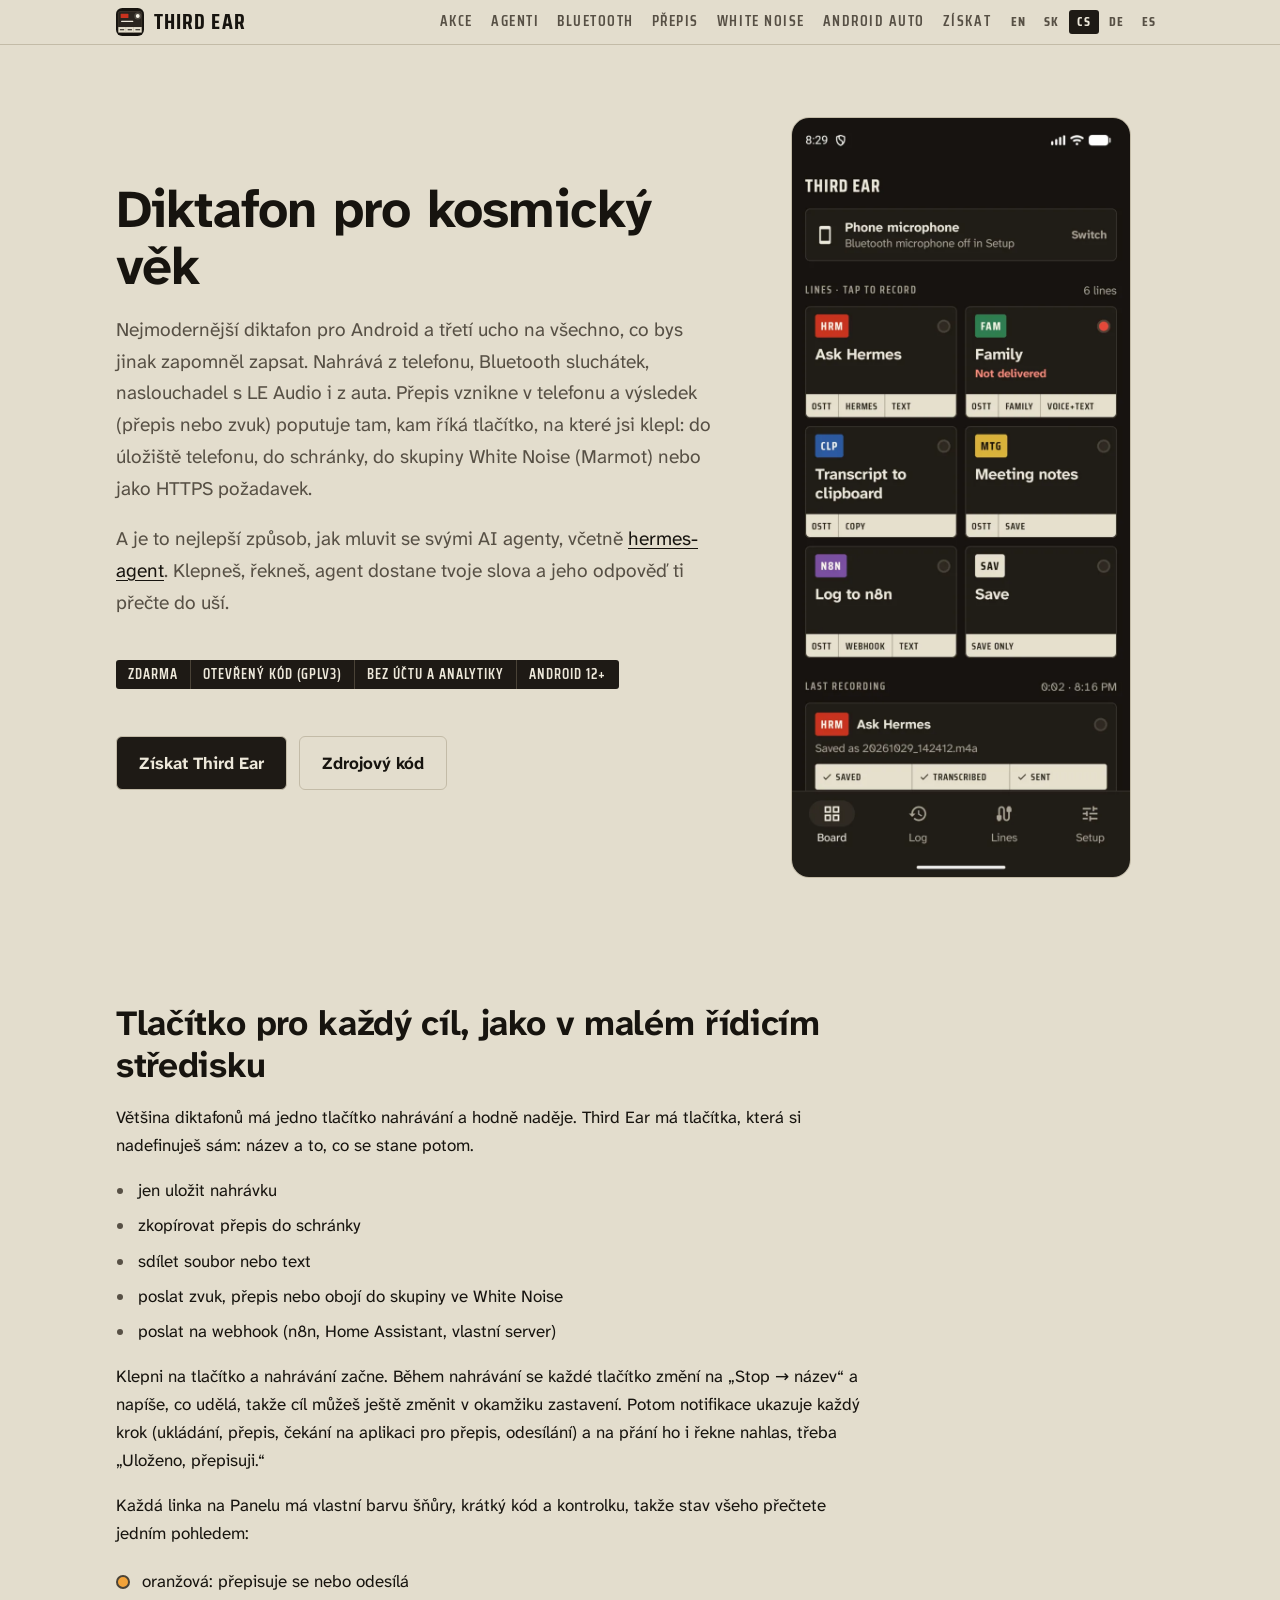
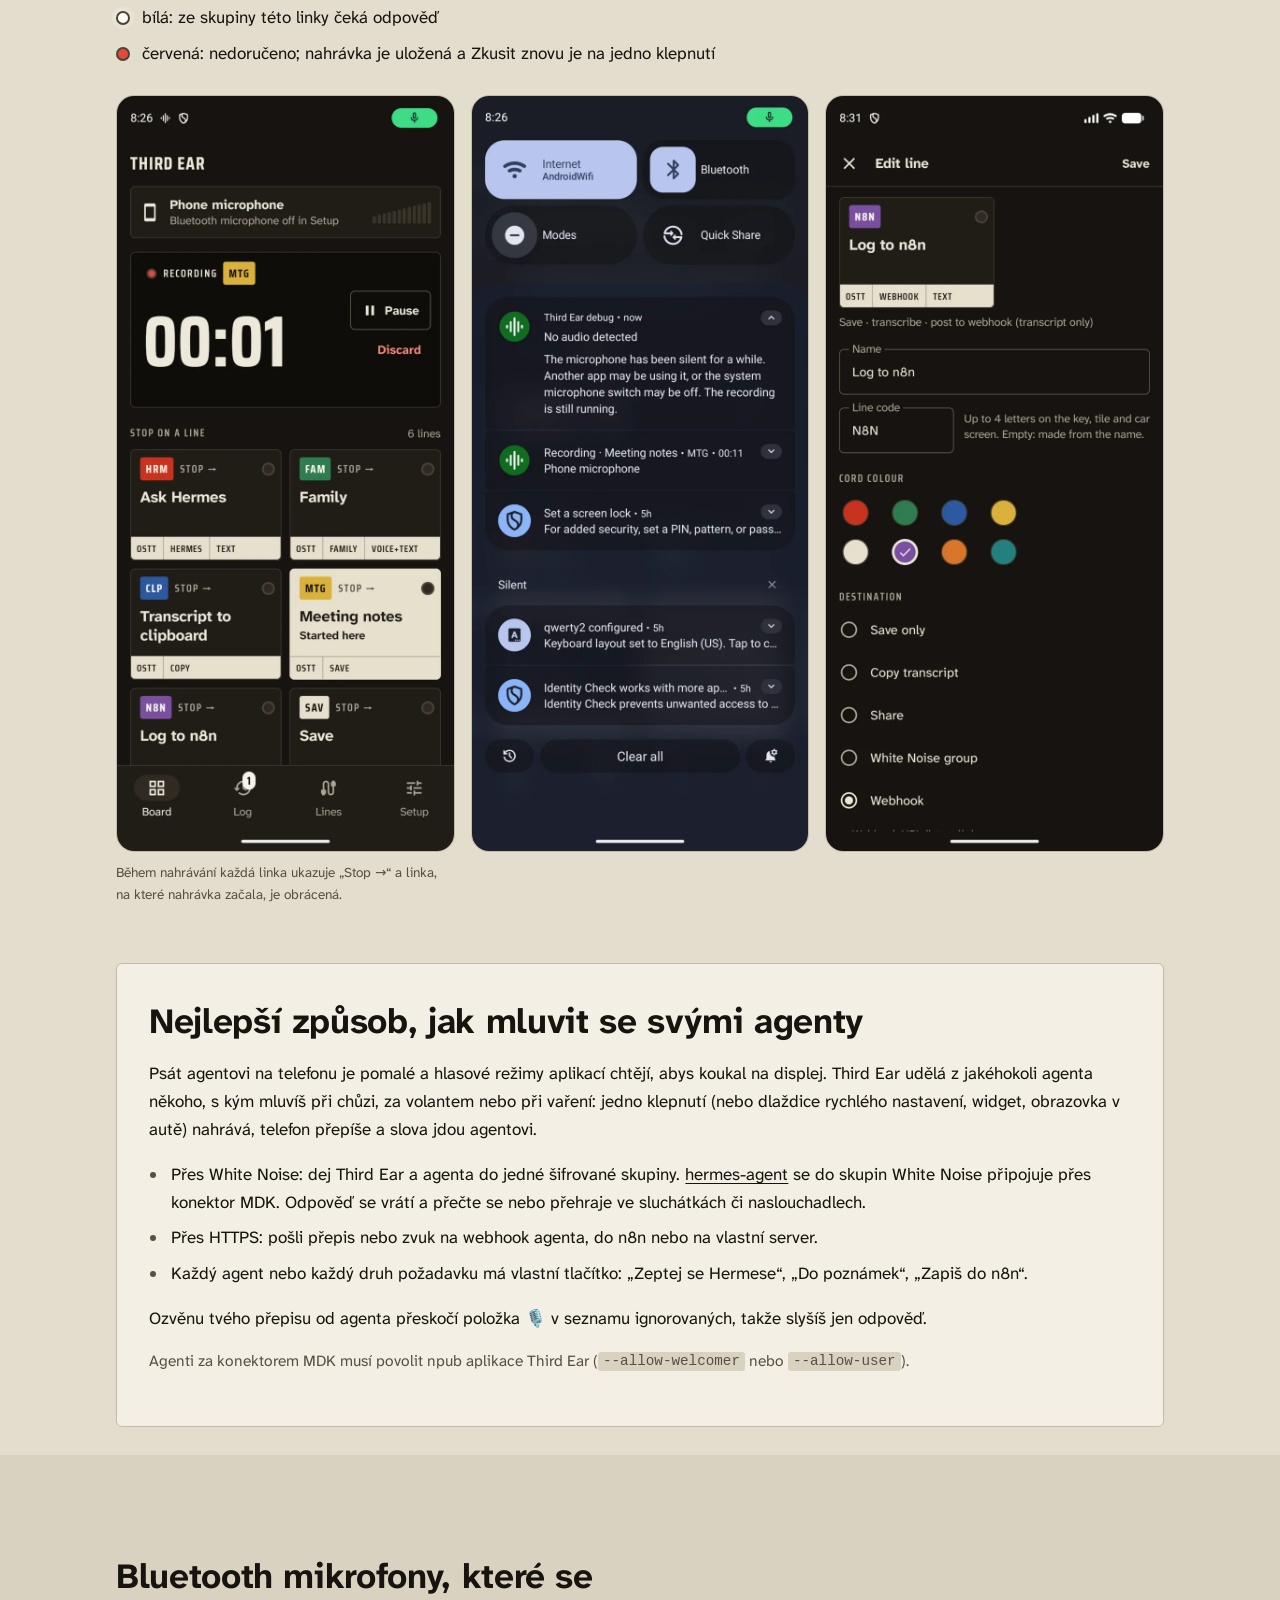
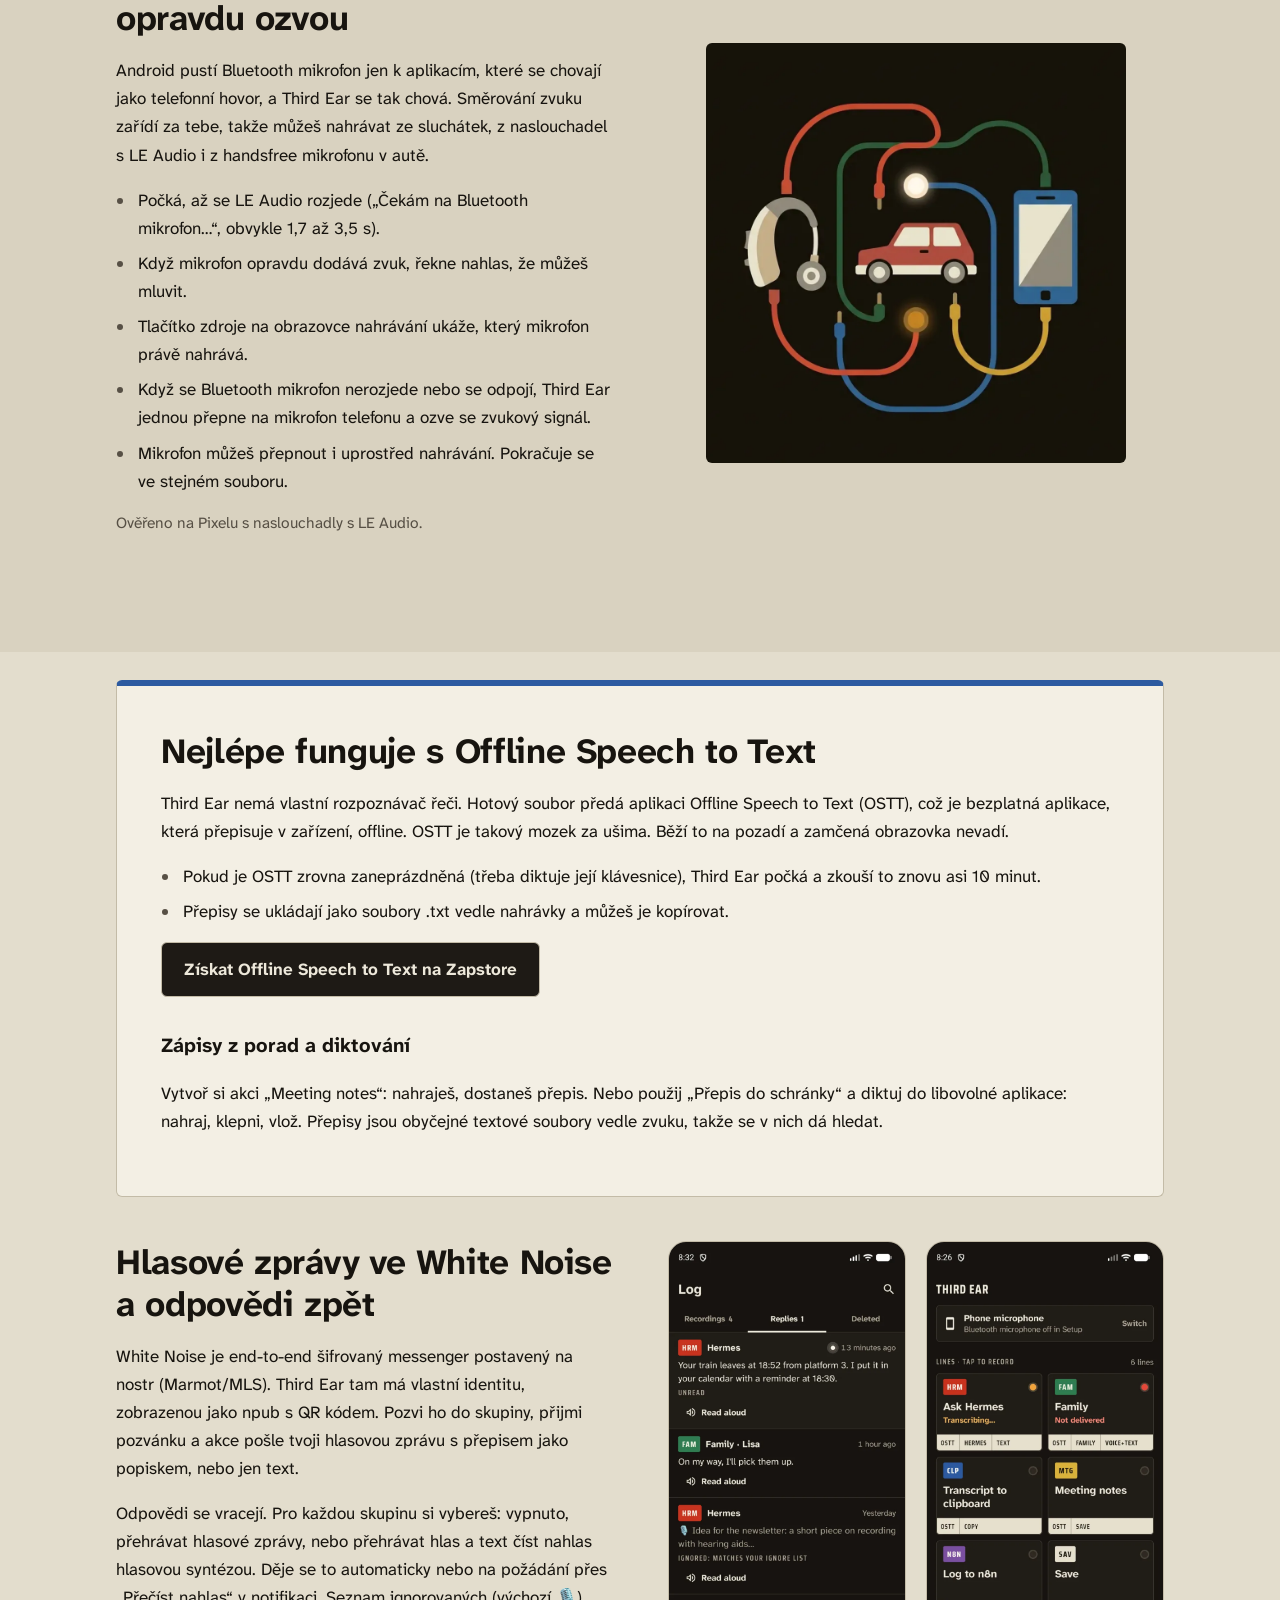
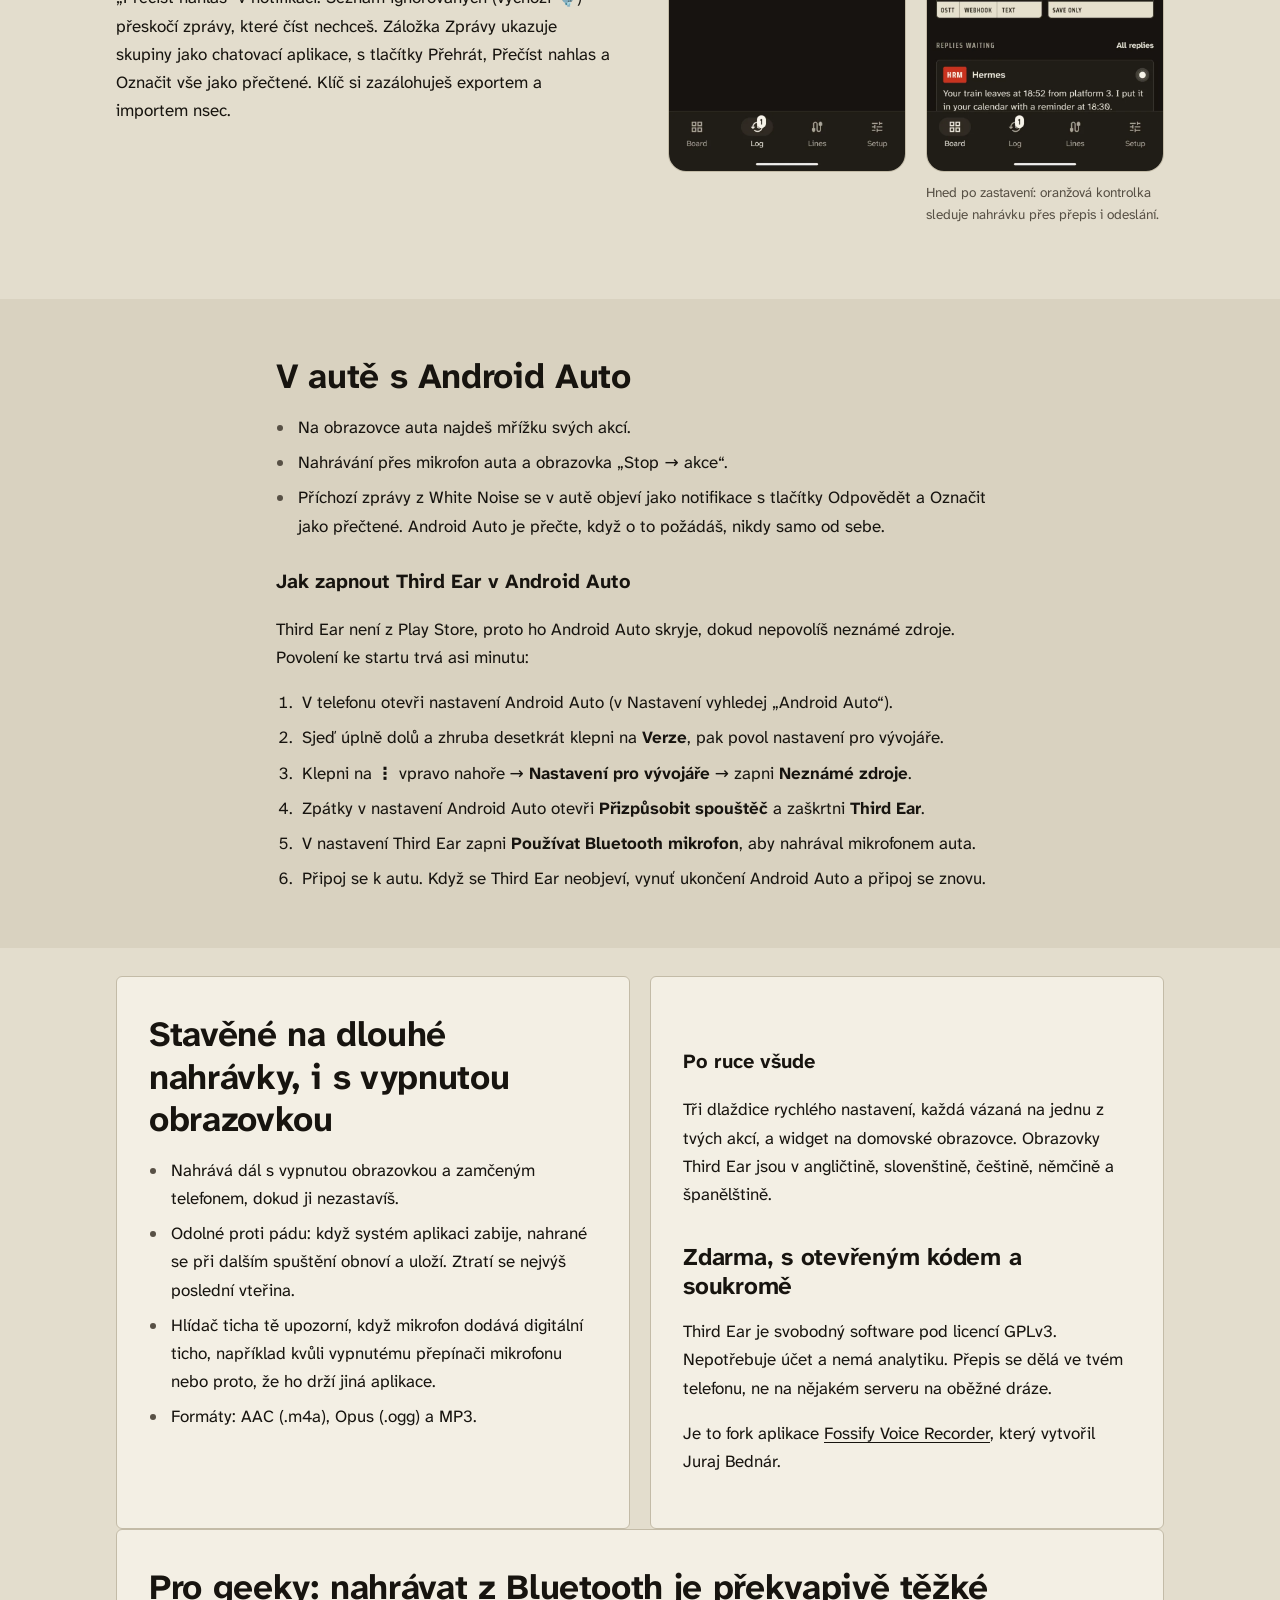
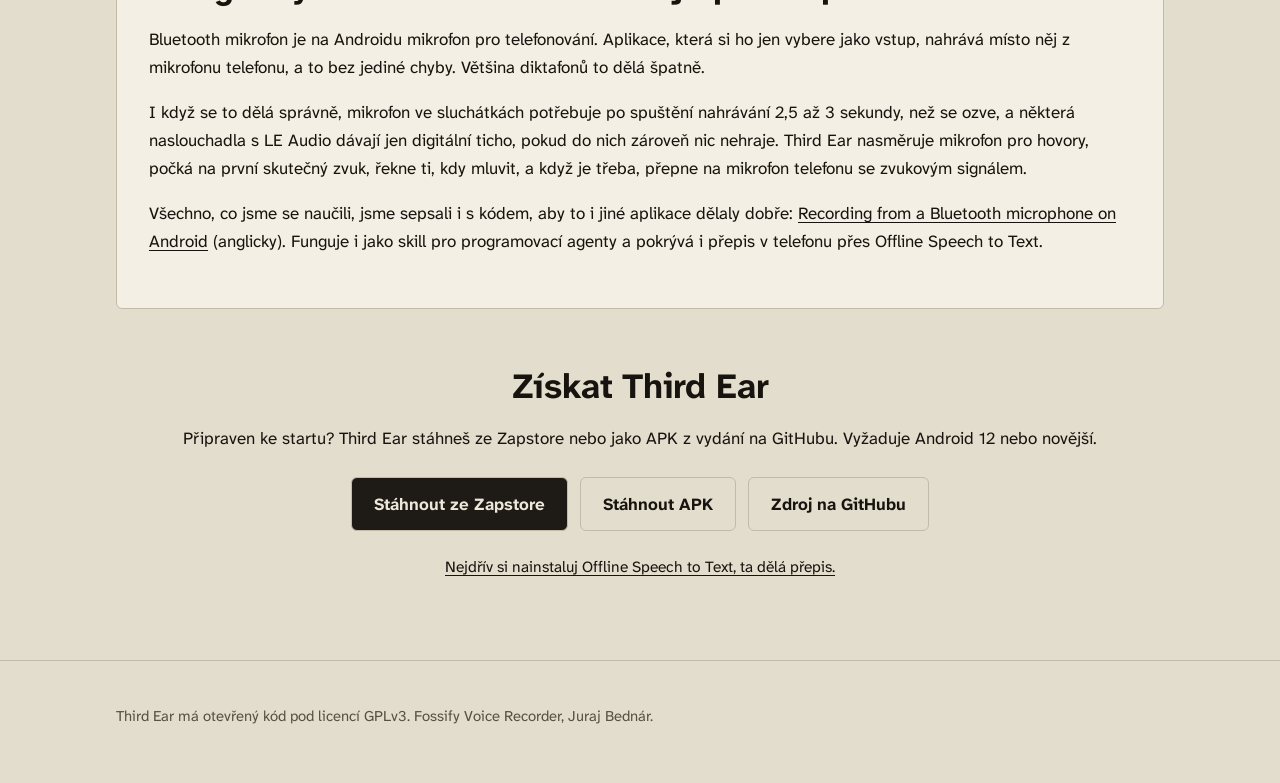
==== cs/index.html @ 3739c3a9 "Website: talk to your agents (hermes-agent), where results go, Bluetooth for the geeks Hero lists th" ====
<!doctype html>
<html lang="cs">
<head>
<meta charset="utf-8">
<meta name="viewport" content="width=device-width, initial-scale=1">
<title>Third Ear: diktafon pro kosmický věk</title>
<meta name="description" content="Nejmodernější diktafon pro Android. Zdarma a s otevřeným kódem. Nahrává z telefonu, Bluetooth sluchátek, naslouchadel s LE Audio i z auta, přepisuje v zařízení a spolupracuje s White Noise a Android Auto.">
<meta name="theme-color" content="#16130f">
<meta property="og:title" content="Third Ear: diktafon pro kosmický věk">
<meta property="og:description" content="Nejmodernější diktafon pro Android. Zdarma a s otevřeným kódem. Nahrává z telefonu, Bluetooth sluchátek, naslouchadel s LE Audio i z auta, přepisuje v zařízení a spolupracuje s White Noise a Android Auto.">
<meta property="og:type" content="website">
<meta property="og:image" content="../img/recorder.png">
<link rel="alternate" hreflang="en" href="../">
<link rel="alternate" hreflang="sk" href="../sk/">
<link rel="alternate" hreflang="cs" href="../cs/">
<link rel="alternate" hreflang="de" href="../de/">
<link rel="alternate" hreflang="es" href="../es/">
<link rel="alternate" hreflang="x-default" href="../">
<link rel="icon" href="data:image/svg+xml,%3Csvg xmlns="http://www.w3.org/2000/svg" viewBox="18 18 72 72"%3E %3Crect x="18" y="18" width="72" height="72" rx="16" fill="#16130F"/%3E %3Cpath fill="#2A251F" stroke="#4A4337" stroke-width="1.5" d="M28,27 h52 a4,4 0 0 1 4,4 v50 h-60 v-50 a4,4 0 0 1 4,-4 z"/%3E %3Crect x="30" y="33" width="20" height="11" rx="1.5" fill="#C8321E"/%3E %3Ccircle cx="74" cy="38.5" r="9" fill="#F7F4EA" fill-opacity="0.2"/%3E %3Ccircle cx="74" cy="38.5" r="6.5" fill="#4A4337"/%3E %3Ccircle cx="74" cy="38.5" r="5" fill="#F7F4EA"/%3E %3Crect x="31" y="51" width="31.5" height="3" rx="1.5" fill="#EDE8DA"/%3E %3Crect x="24" y="67" width="60" height="14" fill="#E6E0CE"/%3E %3Cpath fill="#B4AD9B" d="M43,67 h1 v14 h-1 z M63,67 h1 v14 h-1 z"/%3E %3Cpath fill="#1E1A14" d="M28,72.5 h11 v3 h-11 z M48,72.5 h11 v3 h-11 z M68,72.5 h12 v3 h-12 z"/%3E %3C/svg%3E">
<link rel="preconnect" href="https://fonts.googleapis.com">
<link rel="preconnect" href="https://fonts.gstatic.com" crossorigin>
<link rel="stylesheet" href="https://fonts.googleapis.com/css2?family=Atkinson+Hyperlegible+Next:wght@400;700&family=Saira+Condensed:wght@600;700&display=swap">
<link rel="stylesheet" href="../css/style.css">
</head>
<body>
<a class="skip" href="#main">Přeskočit na obsah</a>
<header class="top">
 <div class="wrap bar">
  <a class="brand" href="../cs/"><svg xmlns="http://www.w3.org/2000/svg" viewBox="18 18 72 72" width="28" height="28" aria-hidden="true"> <rect x="18" y="18" width="72" height="72" rx="16" fill="#16130F"/> <path fill="#2A251F" stroke="#4A4337" stroke-width="1.5" d="M28,27 h52 a4,4 0 0 1 4,4 v50 h-60 v-50 a4,4 0 0 1 4,-4 z"/> <rect x="30" y="33" width="20" height="11" rx="1.5" fill="#C8321E"/> <circle cx="74" cy="38.5" r="9" fill="#F7F4EA" fill-opacity="0.2"/> <circle cx="74" cy="38.5" r="6.5" fill="#4A4337"/> <circle cx="74" cy="38.5" r="5" fill="#F7F4EA"/> <rect x="31" y="51" width="31.5" height="3" rx="1.5" fill="#EDE8DA"/> <rect x="24" y="67" width="60" height="14" fill="#E6E0CE"/> <path fill="#B4AD9B" d="M43,67 h1 v14 h-1 z M63,67 h1 v14 h-1 z"/> <path fill="#1E1A14" d="M28,72.5 h11 v3 h-11 z M48,72.5 h11 v3 h-11 z M68,72.5 h12 v3 h-12 z"/> </svg>Third Ear</a>
  <nav class="links" aria-label="Sections"><a href="#actions">Akce</a><a href="#agents">Agenti</a><a href="#bluetooth">Bluetooth</a><a href="#ostt">Přepis</a><a href="#whitenoise">White Noise</a><a href="#car">Android Auto</a><a href="#get">Získat</a></nav>
  <nav class="lang" aria-label="Language"><a href="../" hreflang="en" lang="en">EN</a><a href="../sk/" hreflang="sk" lang="sk">SK</a><a href="../cs/" hreflang="cs" lang="cs" aria-current="page">CS</a><a href="../de/" hreflang="de" lang="de">DE</a><a href="../es/" hreflang="es" lang="es">ES</a></nav>
 </div>
</header>
<main id="main">
<section class="hero wrap">
 <div class="hero-text">
  <h1>Diktafon pro kosmický věk</h1>
  <p class="lead">Nejmodernější diktafon pro Android a třetí ucho na všechno, co bys jinak zapomněl zapsat. Nahrává z telefonu, Bluetooth sluchátek, naslouchadel s LE Audio i z auta. Přepis vznikne v telefonu a výsledek (přepis nebo zvuk) poputuje tam, kam říká tlačítko, na které jsi klepl: do úložiště telefonu, do schránky, do skupiny White Noise (Marmot) nebo jako HTTPS požadavek.</p>
  <p class="lead">A je to nejlepší způsob, jak mluvit se svými AI agenty, včetně <a href="https://github.com/NousResearch/hermes-agent">hermes-agent</a>. Klepneš, řekneš, agent dostane tvoje slova a jeho odpověď ti přečte do uší.</p>
  <ul class="badges"><li>Zdarma</li><li>Otevřený kód (GPLv3)</li><li>Bez účtu a analytiky</li><li>Android 12+</li></ul>
  <p class="cta"><a class="btn primary" href="#get">Získat Third Ear</a> <a class="btn" href="https://github.com/jooray/third-ear">Zdrojový kód</a></p>
 </div>
 <div class="hero-shot"><img class="shot hero-img" src="../img/recorder.webp" width="720" height="1616" alt="Panel Third Ear: šest linek (Ask Hermes, Family, Transcript to clipboard, Meeting notes, Log to n8n, Save), každá s barevným kódem, kontrolkou a potištěným proužkem, který říká, co dělá" loading="lazy" decoding="async"></div>
</section>

<section id="actions" class="wrap stack">
 <div class="copy">
  <h2>Tlačítko pro každý cíl, jako v malém řídicím středisku</h2>
  <p>Většina diktafonů má jedno tlačítko nahrávání a hodně naděje. Third Ear má tlačítka, která si nadefinuješ sám: název a to, co se stane potom.</p>
  <ul class="list"><li>jen uložit nahrávku</li><li>zkopírovat přepis do schránky</li><li>sdílet soubor nebo text</li><li>poslat zvuk, přepis nebo obojí do skupiny ve White Noise</li><li>poslat na webhook (n8n, Home Assistant, vlastní server)</li></ul>
  <p>Klepni na tlačítko a nahrávání začne. Během nahrávání se každé tlačítko změní na „Stop → název“ a napíše, co udělá, takže cíl můžeš ještě změnit v okamžiku zastavení. Potom notifikace ukazuje každý krok (ukládání, přepis, čekání na aplikaci pro přepis, odesílání) a na přání ho i řekne nahlas, třeba „Uloženo, přepisuji.“</p>
  <p>Každá linka na Panelu má vlastní barvu šňůry, krátký kód a kontrolku, takže stav všeho přečtete jedním pohledem:</p>
  <ul class="lamps"><li><i class="busy"></i>oranžová: přepisuje se nebo odesílá</li><li><i class="reply"></i>bílá: ze skupiny této linky čeká odpověď</li><li><i class="fault"></i>červená: nedoručeno; nahrávka je uložená a Zkusit znovu je na jedno klepnutí</li></ul>
 </div>
 <div class="shots three">
  <figure><img class="shot" src="../img/recording.webp" width="720" height="1616" alt="Obrazovka během nahrávání: velký časovač a každá linka ukazuje „Stop →“ a co udělá; linka, na které nahrávka začala, je obrácená" loading="lazy" decoding="async"><figcaption>Během nahrávání každá linka ukazuje „Stop →“ a linka, na které nahrávka začala, je obrácená.</figcaption></figure>
  <figure><img class="shot" src="../img/notification.webp" width="720" height="1616" alt="Oznámení nahrávání v barvě linky, s Pozastavit a „Stop → Meeting notes“" loading="lazy" decoding="async"></figure>
  <figure><img class="shot" src="../img/action-editor.webp" width="720" height="1616" alt="Úprava linky: klávesa tak, jak bude vypadat, název, kód linky, barva šňůry a cíl" loading="lazy" decoding="async"></figure>
 </div>
</section>

<section id="agents" class="wrap">
 <div class="card">
  <h2>Nejlepší způsob, jak mluvit se svými agenty</h2>
  <p>Psát agentovi na telefonu je pomalé a hlasové režimy aplikací chtějí, abys koukal na displej. Third Ear udělá z jakéhokoli agenta někoho, s kým mluvíš při chůzi, za volantem nebo při vaření: jedno klepnutí (nebo dlaždice rychlého nastavení, widget, obrazovka v autě) nahrává, telefon přepíše a slova jdou agentovi.</p>
  <ul class="list"><li>Přes White Noise: dej Third Ear a agenta do jedné šifrované skupiny. <a href="https://github.com/NousResearch/hermes-agent">hermes-agent</a> se do skupin White Noise připojuje přes konektor MDK. Odpověď se vrátí a přečte se nebo přehraje ve sluchátkách či naslouchadlech.</li><li>Přes HTTPS: pošli přepis nebo zvuk na webhook agenta, do n8n nebo na vlastní server.</li><li>Každý agent nebo každý druh požadavku má vlastní tlačítko: „Zeptej se Hermese“, „Do poznámek“, „Zapiš do n8n“.</li></ul>
  <p>Ozvěnu tvého přepisu od agenta přeskočí položka 🎙️ v seznamu ignorovaných, takže slyšíš jen odpověď.</p>
  <p class="note">Agenti za konektorem MDK musí povolit npub aplikace Third Ear (<code>--allow-welcomer</code> nebo <code>--allow-user</code>).</p>
 </div>
</section>

<section id="bluetooth" class="band">
 <div class="wrap split rev">
  <div class="copy">
   <h2>Bluetooth mikrofony, které se opravdu ozvou</h2>
   <p>Android pustí Bluetooth mikrofon jen k aplikacím, které se chovají jako telefonní hovor, a Third Ear se tak chová. Směrování zvuku zařídí za tebe, takže můžeš nahrávat ze sluchátek, z naslouchadel s LE Audio i z handsfree mikrofonu v autě.</p>
   <ul class="list"><li>Počká, až se LE Audio rozjede („Čekám na Bluetooth mikrofon…“, obvykle 1,7 až 3,5 s).</li><li>Když mikrofon opravdu dodává zvuk, řekne nahlas, že můžeš mluvit.</li><li>Tlačítko zdroje na obrazovce nahrávání ukáže, který mikrofon právě nahrává.</li><li>Když se Bluetooth mikrofon nerozjede nebo se odpojí, Third Ear jednou přepne na mikrofon telefonu a ozve se zvukový signál.</li><li>Mikrofon můžeš přepnout i uprostřed nahrávání. Pokračuje se ve stejném souboru.</li></ul>
   <p class="note">Ověřeno na Pixelu s naslouchadly s LE Audio.</p>
  </div>
  <div class="art"><img src="../img/hero-art.webp" width="1024" height="1024" alt="Ilustrace: naslouchadlo, auto a telefon propojené šňůrami ústředny v červené, zelené, modré a žluté, s rozsvícenou bílou a oranžovou kontrolkou" loading="lazy" decoding="async"></div>
 </div>
</section>

<section id="ostt" class="wrap">
 <div class="card ostt">
  <h2>Nejlépe funguje s Offline Speech to Text</h2>
  <p>Third Ear nemá vlastní rozpoznávač řeči. Hotový soubor předá aplikaci Offline Speech to Text (OSTT), což je bezplatná aplikace, která přepisuje v zařízení, offline. OSTT je takový mozek za ušima. Běží to na pozadí a zamčená obrazovka nevadí.</p>
  <ul class="list"><li>Pokud je OSTT zrovna zaneprázdněná (třeba diktuje její klávesnice), Third Ear počká a zkouší to znovu asi 10 minut.</li><li>Přepisy se ukládají jako soubory .txt vedle nahrávky a můžeš je kopírovat.</li></ul>
  <p><a class="btn primary" href="https://zapstore.dev/apps/app.offlinespeechtotext">Získat Offline Speech to Text na Zapstore</a></p>
  <h3 class="sub">Zápisy z porad a diktování</h3>
  <p>Vytvoř si akci „Meeting notes“: nahraješ, dostaneš přepis. Nebo použij „Přepis do schránky“ a diktuj do libovolné aplikace: nahraj, klepni, vlož. Přepisy jsou obyčejné textové soubory vedle zvuku, takže se v nich dá hledat.</p>
 </div>
</section>

<section id="whitenoise" class="wrap split">
 <div class="copy">
  <h2>Hlasové zprávy ve White Noise a odpovědi zpět</h2>
  <p>White Noise je end-to-end šifrovaný messenger postavený na nostr (Marmot/MLS). Third Ear tam má vlastní identitu, zobrazenou jako npub s QR kódem. Pozvi ho do skupiny, přijmi pozvánku a akce pošle tvoji hlasovou zprávu s přepisem jako popiskem, nebo jen text.</p>
  <p>Odpovědi se vracejí. Pro každou skupinu si vybereš: vypnuto, přehrávat hlasové zprávy, nebo přehrávat hlas a text číst nahlas hlasovou syntézou. Děje se to automaticky nebo na požádání přes „Přečíst nahlas“ v notifikaci. Seznam ignorovaných (výchozí 🎙️) přeskočí zprávy, které číst nechceš. Záložka Zprávy ukazuje skupiny jako chatovací aplikace, s tlačítky Přehrát, Přečíst nahlas a Označit vše jako přečtené. Klíč si zazálohuješ exportem a importem nsec.</p>
 </div>
 <div class="shots two">
  <figure><img class="shot" src="../img/replies.webp" width="720" height="1616" alt="Záznam, Odpovědi: nepřečtená odpověď od Herma s Přečíst nahlas; ozvěna přepisu ignorovaná položkou 🎙️" loading="lazy" decoding="async"></figure>
  <figure><img class="shot" src="../img/board-busy.webp" width="720" height="1616" alt="Panel hned po zastavení: Ask Hermes odesílá (oranžová kontrolka), Family nebylo doručeno (červená kontrolka)" loading="lazy" decoding="async"><figcaption>Hned po zastavení: oranžová kontrolka sleduje nahrávku přes přepis i odeslání.</figcaption></figure>
 </div>
</section>

<section id="car" class="band">
 <div class="wrap narrow">
  <h2>V autě s Android Auto</h2>
  <ul class="list"><li>Na obrazovce auta najdeš mřížku svých akcí.</li><li>Nahrávání přes mikrofon auta a obrazovka „Stop → akce“.</li><li>Příchozí zprávy z White Noise se v autě objeví jako notifikace s tlačítky Odpovědět a Označit jako přečtené. Android Auto je přečte, když o to požádáš, nikdy samo od sebe.</li></ul>
  <h3 id="car-setup">Jak zapnout Third Ear v Android Auto</h3>
  <p>Third Ear není z Play Store, proto ho Android Auto skryje, dokud nepovolíš neznámé zdroje. Povolení ke startu trvá asi minutu:</p>
  <ol class="steps"><li>V telefonu otevři nastavení Android Auto (v Nastavení vyhledej „Android Auto“).</li><li>Sjeď úplně dolů a zhruba desetkrát klepni na <b>Verze</b>, pak povol nastavení pro vývojáře.</li><li>Klepni na <b>⋮</b> vpravo nahoře → <b>Nastavení pro vývojáře</b> → zapni <b>Neznámé zdroje</b>.</li><li>Zpátky v nastavení Android Auto otevři <b>Přizpůsobit spouštěč</b> a zaškrtni <b>Third Ear</b>.</li><li>V nastavení Third Ear zapni <b>Používat Bluetooth mikrofon</b>, aby nahrával mikrofonem auta.</li><li>Připoj se k autu. Když se Third Ear neobjeví, vynuť ukončení Android Auto a připoj se znovu.</li></ol>
 </div>
</section>

<section id="reliability" class="wrap grid2">
 <div class="card">
  <h2>Stavěné na dlouhé nahrávky, i s vypnutou obrazovkou</h2>
  <ul class="list"><li>Nahrává dál s vypnutou obrazovkou a zamčeným telefonem, dokud ji nezastavíš.</li><li>Odolné proti pádu: když systém aplikaci zabije, nahrané se při dalším spuštění obnoví a uloží. Ztratí se nejvýš poslední vteřina.</li><li>Hlídač ticha tě upozorní, když mikrofon dodává digitální ticho, například kvůli vypnutému přepínači mikrofonu nebo proto, že ho drží jiná aplikace.</li><li>Formáty: AAC (.m4a), Opus (.ogg) a MP3.</li></ul>
 </div>
 <div class="card">
  <h3 class="sub">Po ruce všude</h3>
  <p>Tři dlaždice rychlého nastavení, každá vázaná na jednu z tvých akcí, a widget na domovské obrazovce. Obrazovky Third Ear jsou v angličtině, slovenštině, češtině, němčině a španělštině.</p>
  <h2 class="h2b">Zdarma, s otevřeným kódem a soukromě</h2>
  <p>Third Ear je svobodný software pod licencí GPLv3. Nepotřebuje účet a nemá analytiku. Přepis se dělá ve tvém telefonu, ne na nějakém serveru na oběžné dráze.</p>
  <p>Je to fork aplikace <a href="https://github.com/FossifyOrg/Voice-Recorder">Fossify Voice Recorder</a>, který vytvořil Juraj Bednár.</p>
 </div>
</section>

<section id="geek" class="wrap">
 <div class="card">
  <h2>Pro geeky: nahrávat z Bluetooth je překvapivě těžké</h2>
  <p>Bluetooth mikrofon je na Androidu mikrofon pro telefonování. Aplikace, která si ho jen vybere jako vstup, nahrává místo něj z mikrofonu telefonu, a to bez jediné chyby. Většina diktafonů to dělá špatně.</p>
  <p>I když se to dělá správně, mikrofon ve sluchátkách potřebuje po spuštění nahrávání 2,5 až 3 sekundy, než se ozve, a některá naslouchadla s LE Audio dávají jen digitální ticho, pokud do nich zároveň nic nehraje. Third Ear nasměruje mikrofon pro hovory, počká na první skutečný zvuk, řekne ti, kdy mluvit, a když je třeba, přepne na mikrofon telefonu se zvukovým signálem.</p>
  <p>Všechno, co jsme se naučili, jsme sepsali i s kódem, aby to i jiné aplikace dělaly dobře: <a href="https://github.com/jooray/android-bluetooth-microphone">Recording from a Bluetooth microphone on Android</a> (anglicky). Funguje i jako skill pro programovací agenty a pokrývá i přepis v telefonu přes Offline Speech to Text.</p>
 </div>
</section>

<section id="get" class="wrap get">
 <h2>Získat Third Ear</h2>
 <p>Připraven ke startu? Third Ear stáhneš ze Zapstore nebo jako APK z vydání na GitHubu. Vyžaduje Android 12 nebo novější.</p>
 <p class="cta"><a class="btn primary" href="https://zapstore.dev/apps/app.thirdear">Stáhnout ze Zapstore</a>
 <a class="btn" href="https://github.com/jooray/third-ear/releases/latest">Stáhnout APK</a>
 <a class="btn" href="https://github.com/jooray/third-ear">Zdroj na GitHubu</a></p>
 <p class="note"><a href="https://zapstore.dev/apps/app.offlinespeechtotext">Nejdřív si nainstaluj Offline Speech to Text, ta dělá přepis.</a></p>
</section>
</main>
<footer class="foot">
 <div class="wrap">
  <p>Third Ear má otevřený kód pod licencí GPLv3. Fossify Voice Recorder, Juraj Bednár.</p>
 </div>
</footer>
</body>
</html>
---- css/style.css ----
:root{--bg:#16130f;--bg2:#1c1914;--card:#211d18;--line:#3a342b;--text:#ede8da;--mute:#ada595;--acc:#e6e0ce;--accfg:#1e1a14;--link:#ede8da;--strip:#e6e0ce;--stripfg:#1e1a14;--striprule:#b4ad9b;--red:#c8321e;--green:#2f7d4f;--blue:#2c5aa0;--yellow:#d9b23a;--lamp:#f7f4ea;color-scheme:dark light}
@media (prefers-color-scheme:light){:root{--bg:#e3ddcd;--bg2:#d9d2c0;--card:#f3efe4;--line:#c3bba7;--text:#17140f;--mute:#575045;--acc:#1e1a15;--accfg:#ede8da;--link:#17140f;--strip:#1e1a15;--stripfg:#ede8da;--striprule:#4a4337;--lamp:#fffdf6}}
*{box-sizing:border-box}
html{scroll-behavior:smooth;-webkit-text-size-adjust:100%}
body{margin:0;background:var(--bg);color:var(--text);font:400 1.0625rem/1.65 "Atkinson Hyperlegible Next",system-ui,-apple-system,"Segoe UI",Roboto,sans-serif;overflow-x:hidden}
a{color:var(--link);text-underline-offset:.18em}
img{max-width:100%;height:auto;display:block}
code{background:var(--bg2);padding:.1em .35em;border-radius:3px;font-size:.92em;overflow-wrap:anywhere}
.wrap{max-width:1080px;margin:0 auto;padding:0 16px}
.narrow{max-width:760px}
.skip{position:absolute;left:-999px;top:0;background:var(--acc);color:var(--accfg);padding:.5rem 1rem;z-index:10}
.skip:focus{left:8px;top:8px}
.top{position:sticky;top:0;z-index:5;background:var(--bg);border-bottom:1px solid var(--line)}
.bar{display:flex;align-items:center;gap:12px;flex-wrap:wrap;padding-top:8px;padding-bottom:8px}
.brand{display:flex;align-items:center;gap:10px;font:700 1.35rem/1 "Saira Condensed",sans-serif;letter-spacing:.05em;text-transform:uppercase;color:var(--text);text-decoration:none}
.links{display:none;gap:18px;margin-left:auto}
.links a{color:var(--mute);text-decoration:none;font:600 .95rem/1 "Saira Condensed",sans-serif;letter-spacing:.1em;text-transform:uppercase}
.links a:hover{color:var(--text)}
.lang{display:flex;gap:2px;margin-left:auto}
.lang a{padding:5px 8px;border-radius:3px;font:700 .85rem/1 "Saira Condensed",sans-serif;letter-spacing:.08em;text-decoration:none;color:var(--mute)}
.lang a[aria-current]{background:var(--acc);color:var(--accfg)}
.lang a:not([aria-current]):hover{background:var(--card);color:var(--text)}
@media(min-width:900px){.links{display:flex}.lang{margin-left:0}}
h1{font-size:clamp(2rem,6.5vw,3.3rem);line-height:1.08;margin:0 0 1rem;letter-spacing:-.015em;overflow-wrap:break-word}
h2{font-size:clamp(1.55rem,4.5vw,2.2rem);line-height:1.2;margin:0 0 1rem;letter-spacing:-.01em;overflow-wrap:break-word}
h3{font-size:1.25rem;margin:1.8rem 0 .5rem}
h3.sub{margin-top:2rem}.h2b{margin-top:2.2rem;font-size:1.5rem}
.hero{display:grid;gap:32px;padding-top:40px;padding-bottom:56px;align-items:center}
.lead{font-size:1.2rem;color:var(--mute);max-width:36em}
/* the facts printed as a designation strip */
.badges{list-style:none;padding:0;margin:1.4rem 0;display:inline-flex;flex-wrap:wrap;background:var(--strip);border-radius:3px;overflow:hidden}
.badges li{padding:6px 12px;font:600 .9rem/1.2 "Saira Condensed",sans-serif;letter-spacing:.07em;text-transform:uppercase;color:var(--stripfg);border-right:1px solid var(--striprule)}
.badges li:last-child{border-right:0}
.cta{display:flex;flex-wrap:wrap;gap:12px;margin:1.5rem 0}
.btn{display:inline-block;padding:12px 22px;border-radius:6px;border:1px solid var(--line);color:var(--text);text-decoration:none;font-weight:700}
.btn.primary{background:var(--acc);color:var(--accfg)}
.btn:hover{background:var(--card)}
.btn.primary:hover{background:var(--acc);filter:brightness(1.08)}
.btn.disabled{opacity:.85;cursor:default}
.btn.disabled:hover{filter:none}
a:focus-visible,.btn:focus-visible{outline:3px solid var(--link);outline-offset:3px}
.shot{border-radius:18px;border:1px solid var(--line);width:100%;height:auto;background:var(--card)}
.hero-shot{max-width:320px;margin:0 auto}
.hero-img{border-color:var(--line)}
section{padding-top:28px;padding-bottom:28px}
.band{background:var(--bg2);padding-top:56px;padding-bottom:56px;margin:28px 0}
.split{display:grid;gap:32px;align-items:start;padding-top:44px;padding-bottom:44px}
.stack{padding-top:44px;padding-bottom:44px}
.stack .copy{max-width:760px}
.list{padding-left:1.2rem;margin:1rem 0}
.list li{margin:.45rem 0;padding-left:.2rem}
.list li::marker{color:var(--mute)}
.note{color:var(--mute);font-size:.97rem}
.shots{display:grid;gap:20px;grid-template-columns:1fr 1fr;min-width:0}
.shots figure{margin:0;min-width:0}
.shots.three{display:flex;gap:16px;overflow-x:auto;scroll-snap-type:x mandatory;margin-top:28px;padding-bottom:12px}
.shots.three figure{flex:0 0 min(70vw,260px);scroll-snap-align:start}
figcaption{font-size:.85rem;color:var(--mute);margin-top:.6rem}
.art{max-width:420px;margin:0 auto}
.art img{border-radius:6px}
.card{background:var(--card);border:1px solid var(--line);border-radius:6px;padding:28px 22px}
.ostt{border-top:6px solid var(--blue)}
.grid2{display:grid;gap:20px}
.get{text-align:center;padding-top:56px;padding-bottom:64px}
.get .cta{justify-content:center}
.foot{border-top:1px solid var(--line);padding:28px 0 40px;color:var(--mute);font-size:.93rem}
@media(min-width:760px){
 .hero{grid-template-columns:1.2fr .8fr;padding-top:72px;padding-bottom:80px}
 .hero-shot{max-width:340px}
 .split{grid-template-columns:1fr 1fr;gap:56px}
 .split.rev{align-items:center}
 .shots.three{display:grid;grid-template-columns:repeat(3,1fr);overflow:visible}
 .shots.three figure{flex:none}
 .grid2{grid-template-columns:1fr 1fr}
 .card{padding:36px 32px}
 #ostt .card{padding:44px}
}
@media(prefers-reduced-motion:reduce){html{scroll-behavior:auto}}
h2,h3{font-weight:700}
/* the line code cell and lamp, as on the keys */
.code{display:inline-block;font:700 .85rem/1 "Saira Condensed",sans-serif;letter-spacing:.1em;padding:4px 7px;border-radius:3px;color:#f7f4ea;vertical-align:.12em;margin-right:.45em}
.code.red{background:var(--red)}.code.green{background:var(--green)}.code.blue{background:var(--blue)}.code.yellow{background:var(--yellow);color:#17140f}
.lamps{list-style:none;padding:0;margin:1.2rem 0}
.lamps li{display:flex;gap:12px;align-items:baseline;margin:.5rem 0}
.lamps i{flex:none;width:14px;height:14px;border-radius:50%;border:2px solid #4a4337;transform:translateY(2px)}
.lamps .busy{background:#f2a33a}.lamps .reply{background:var(--lamp);box-shadow:0 0 0 4px color-mix(in srgb,var(--lamp) 18%,transparent)}.lamps .fault{background:#e5483a}
::selection{background:var(--strip);color:var(--stripfg)}
.steps{margin:.6rem 0 0;padding-left:1.4rem;display:grid;gap:.45rem}
.steps li{padding-left:.2rem}
#car-setup{margin-top:1.6rem}
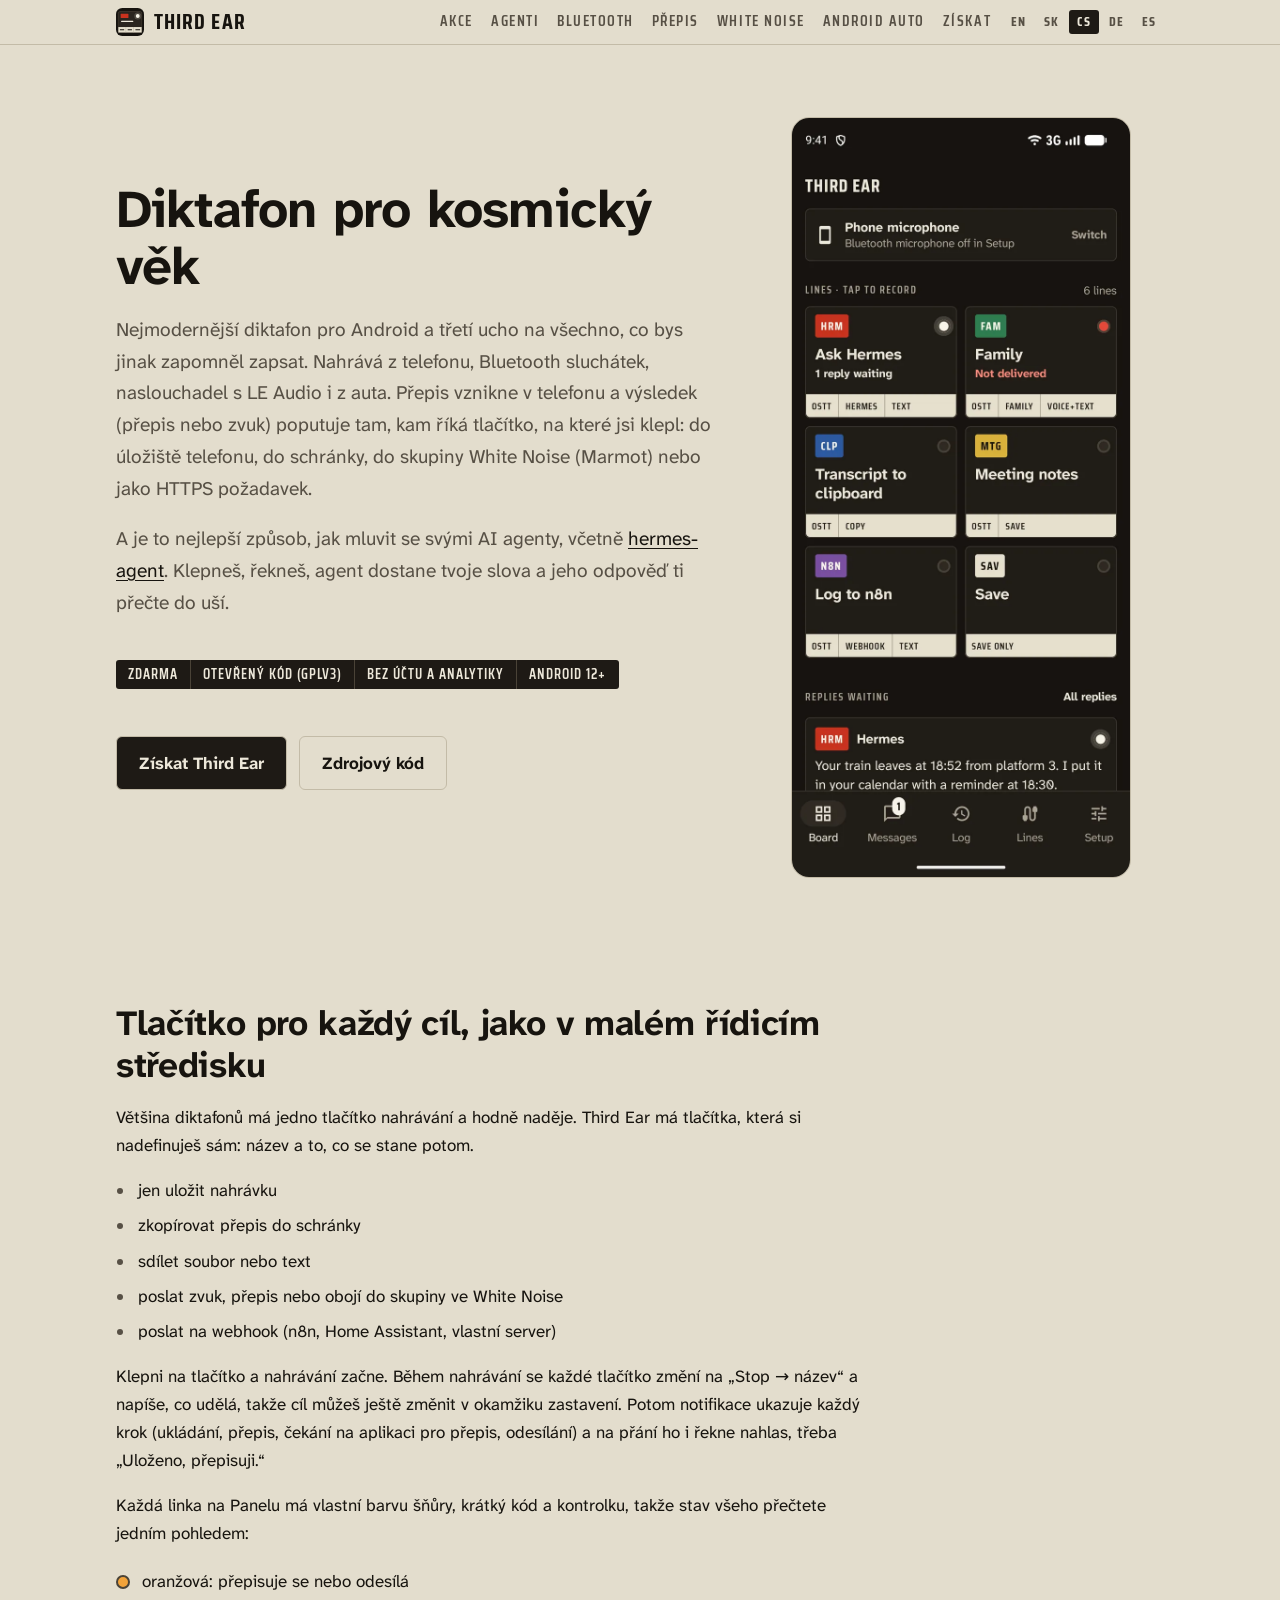
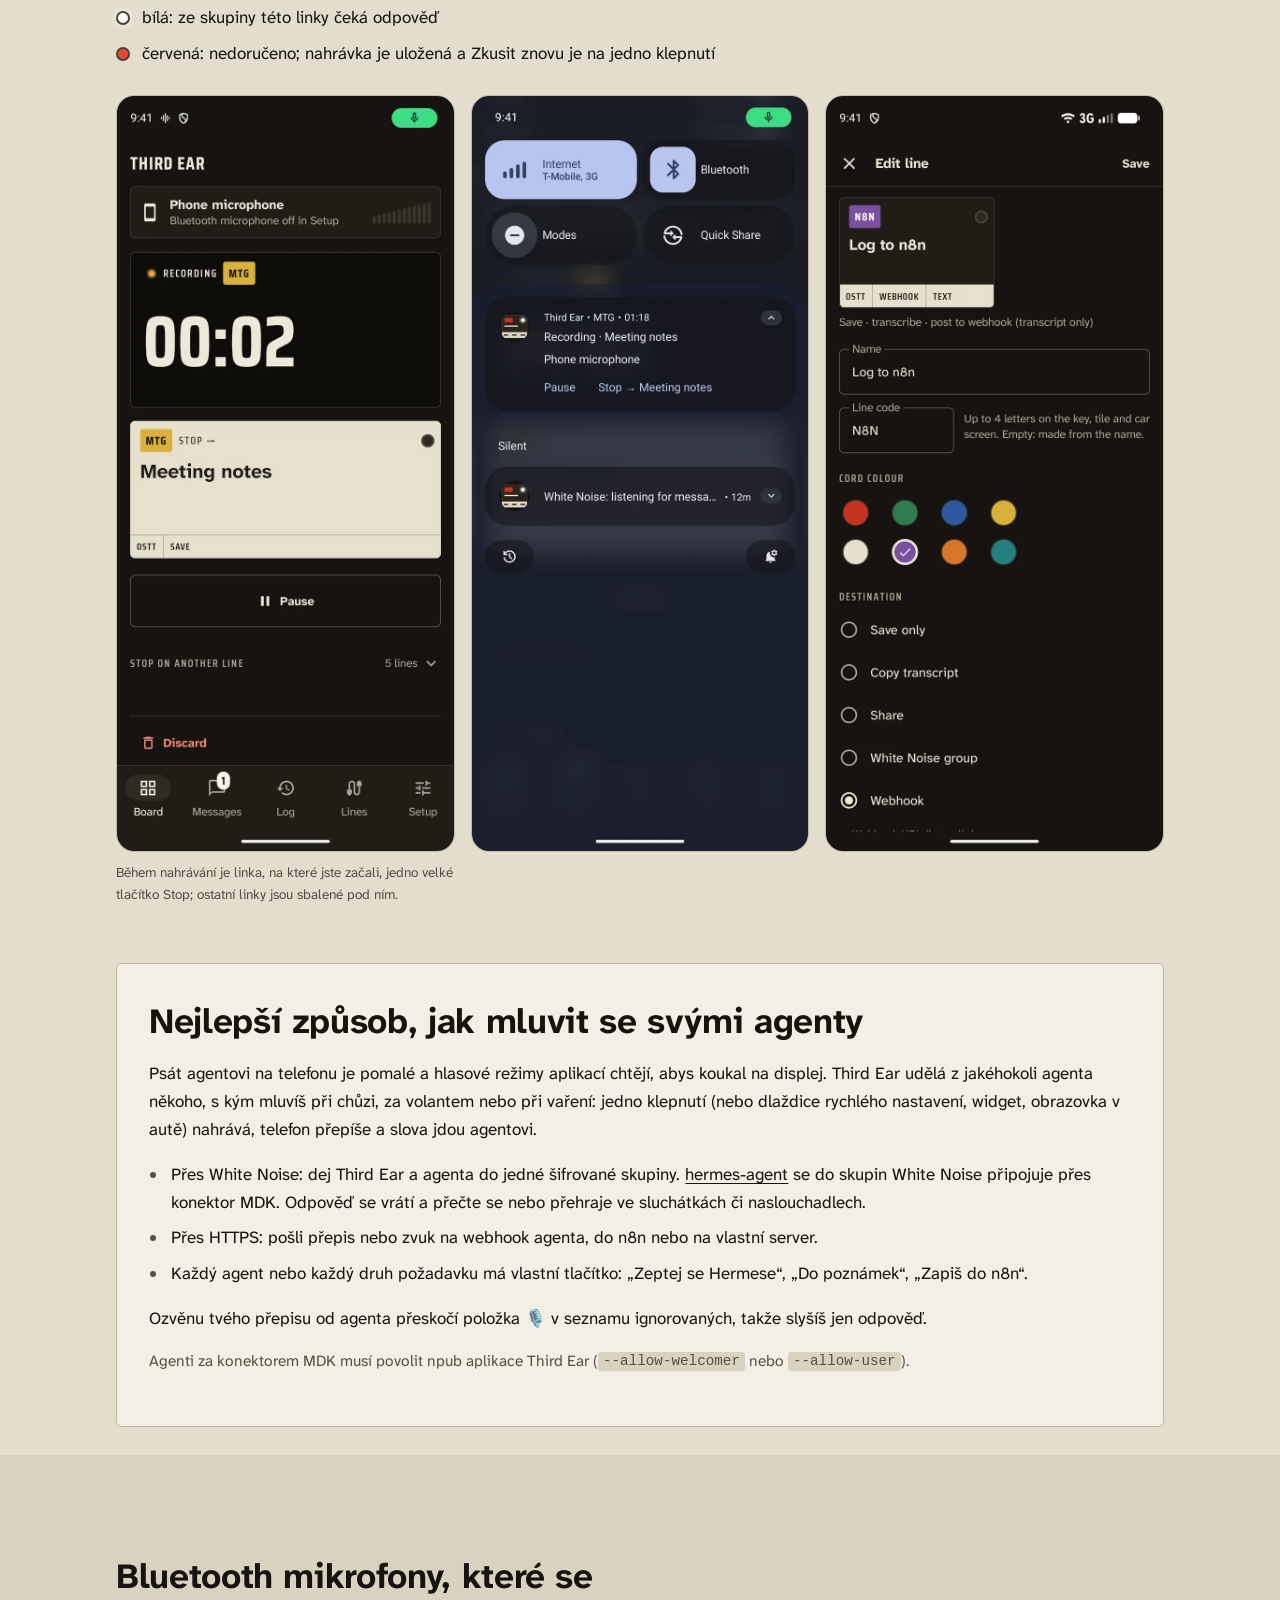
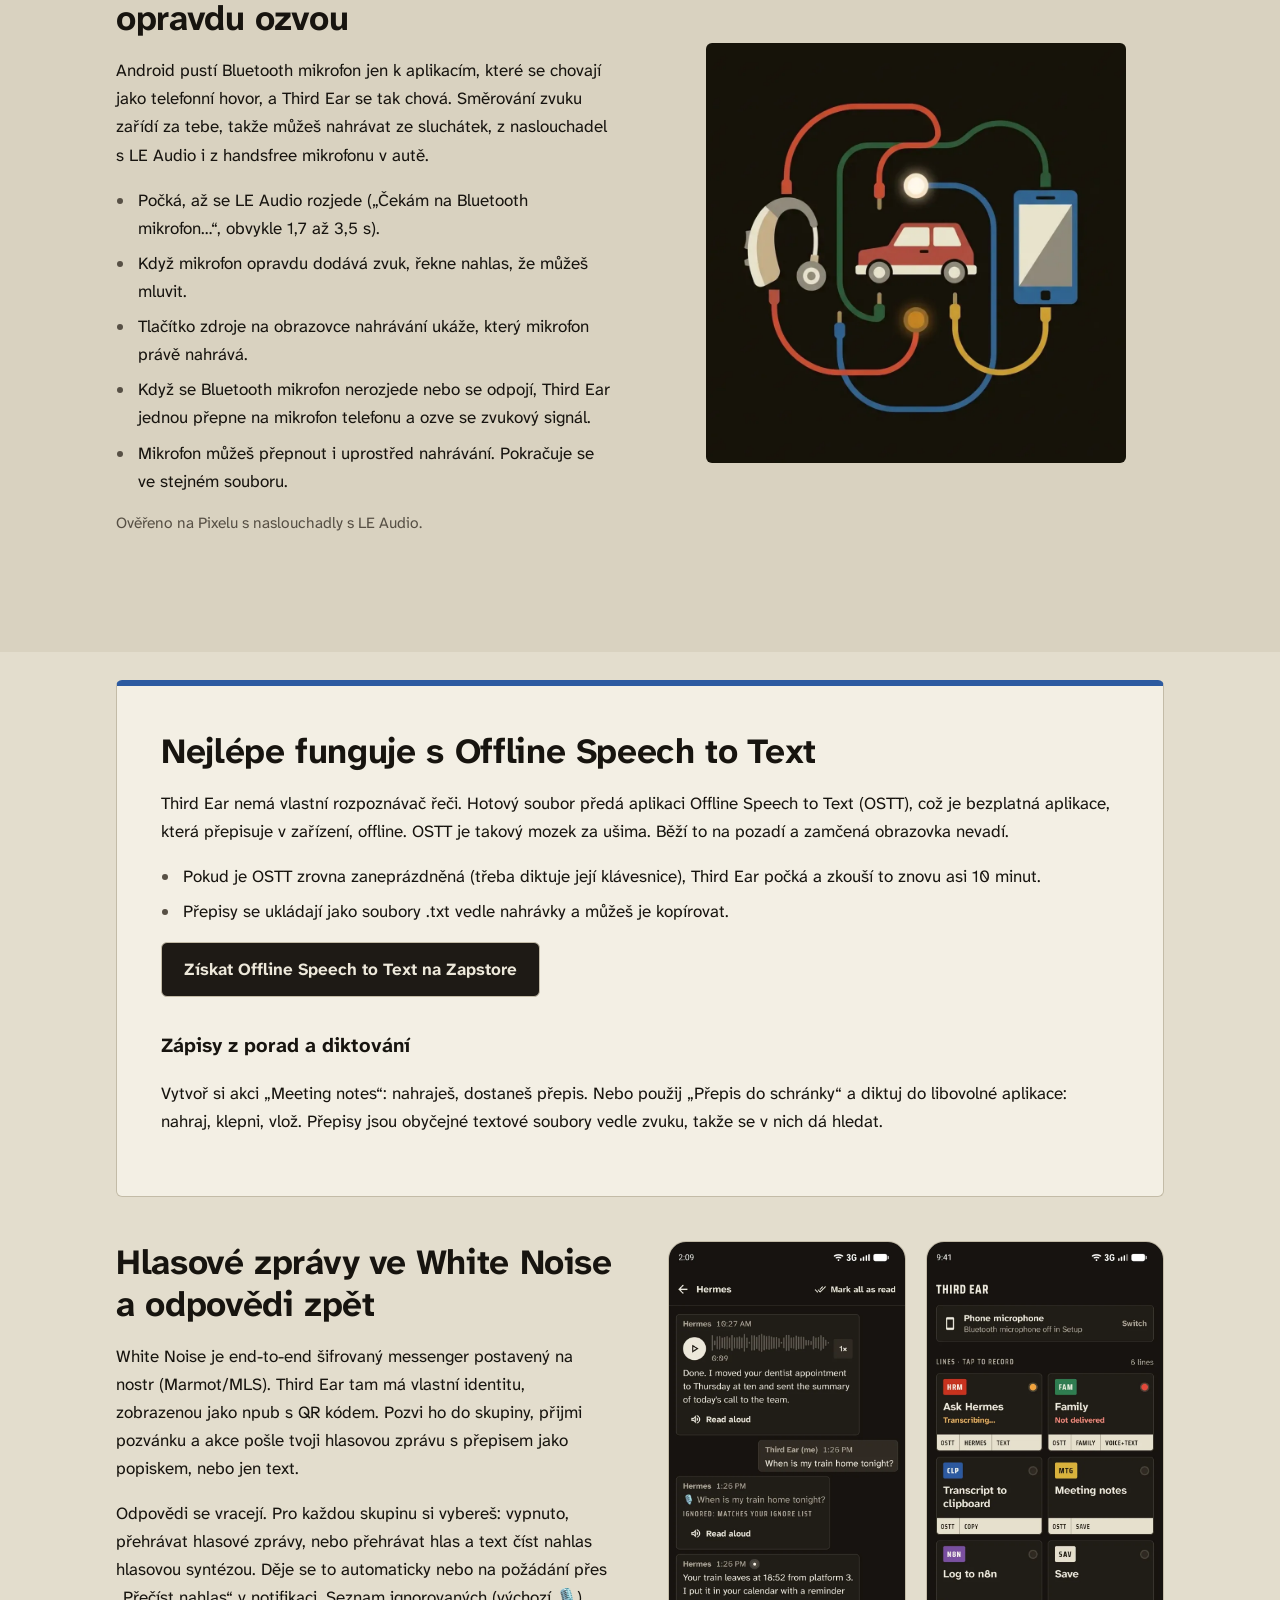
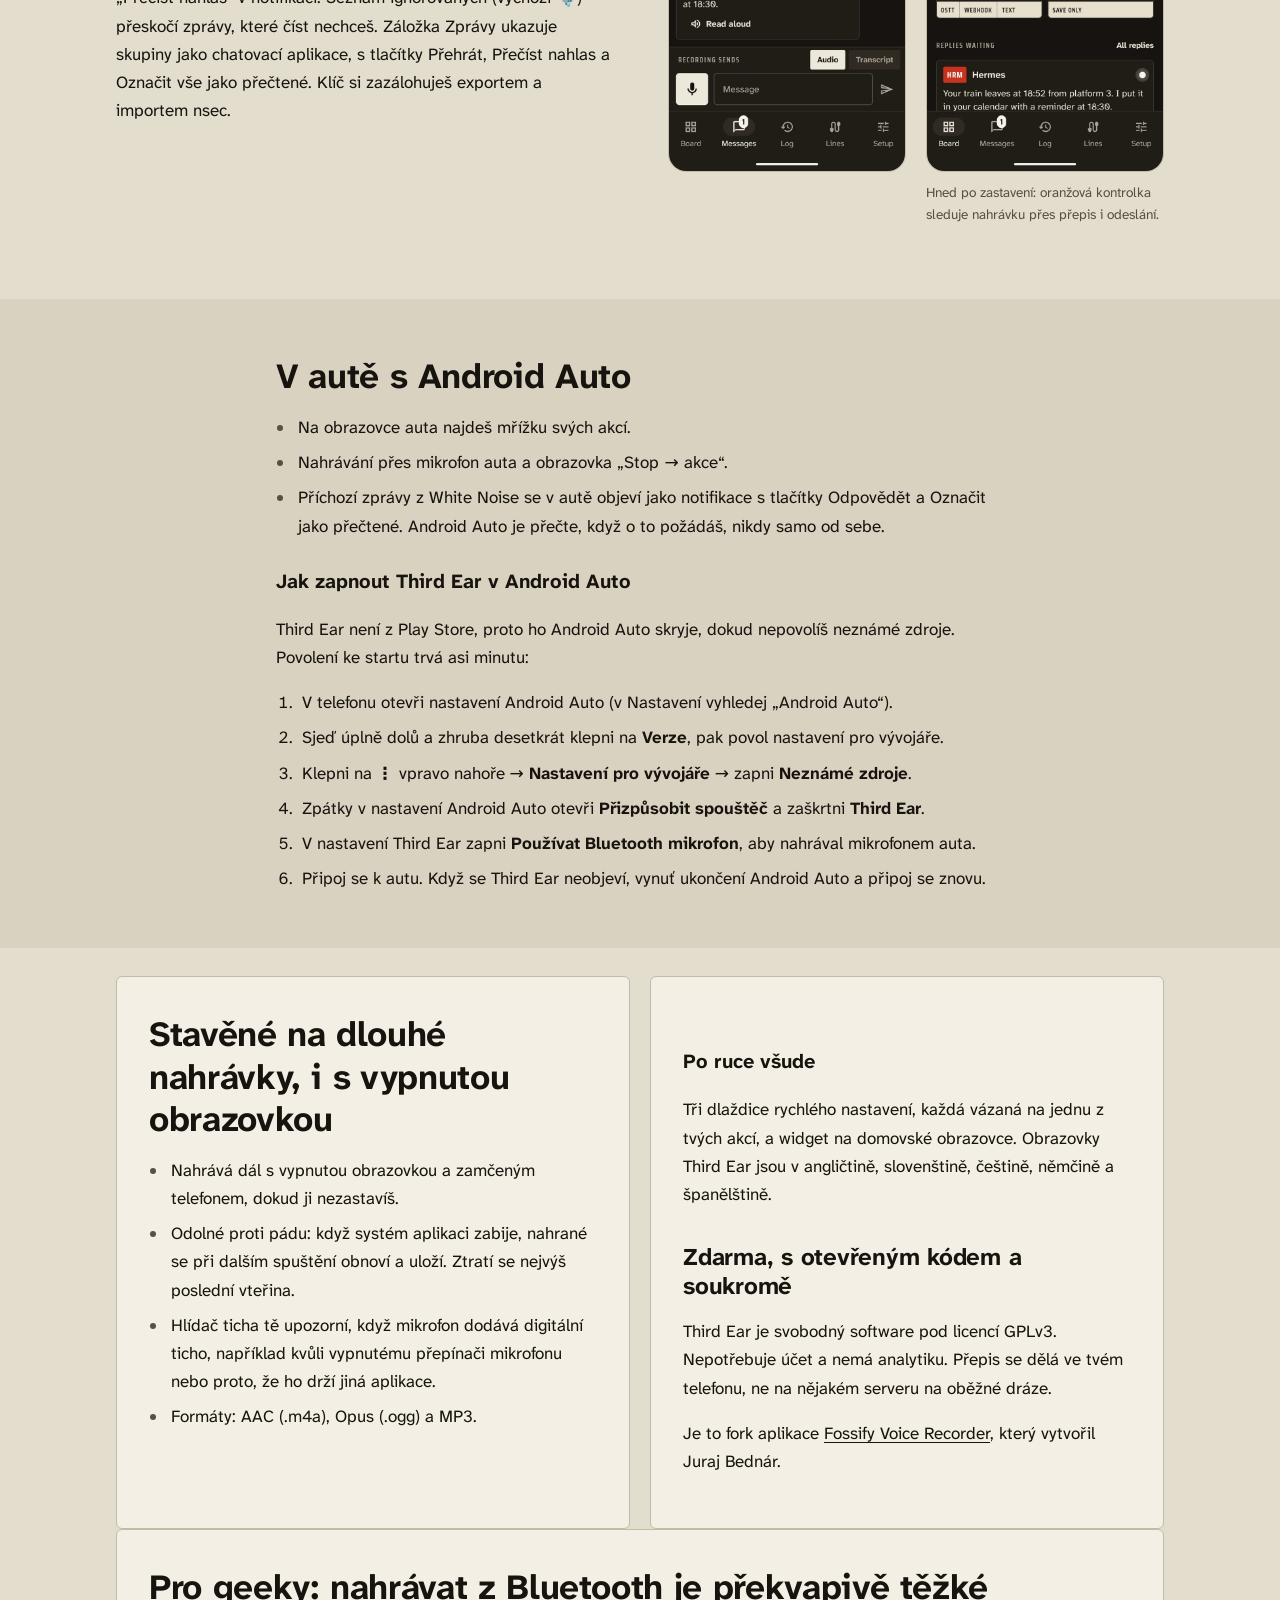
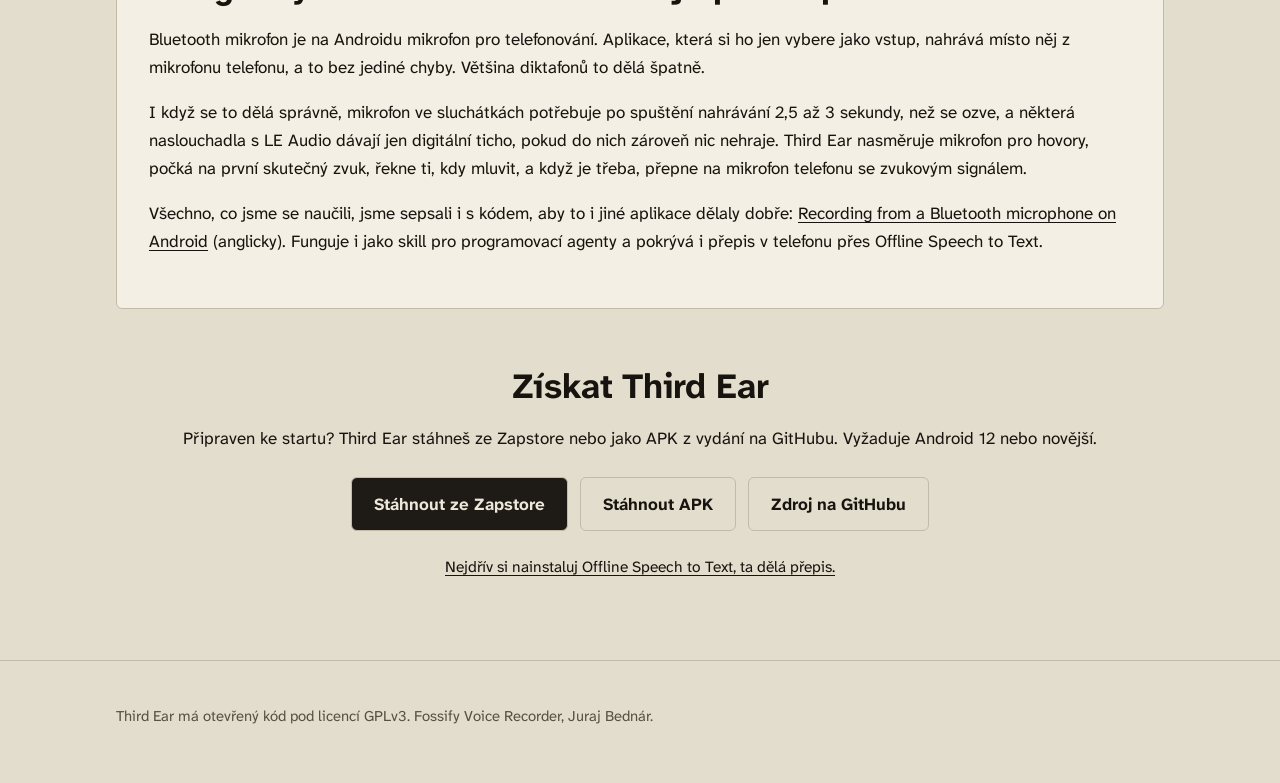
==== commit 58842bd3: "Website: screenshots from 0.1.3, the Messages conversation instead of Log replies Board, recording (" ====
--- a/cs/index.html
+++ b/cs/index.html
@@ -53,7 +53,7 @@
   <ul class="lamps"><li><i class="busy"></i>oranžová: přepisuje se nebo odesílá</li><li><i class="reply"></i>bílá: ze skupiny této linky čeká odpověď</li><li><i class="fault"></i>červená: nedoručeno; nahrávka je uložená a Zkusit znovu je na jedno klepnutí</li></ul>
  </div>
  <div class="shots three">
-  <figure><img class="shot" src="../img/recording.webp" width="720" height="1616" alt="Obrazovka během nahrávání: velký časovač a každá linka ukazuje „Stop →“ a co udělá; linka, na které nahrávka začala, je obrácená" loading="lazy" decoding="async"><figcaption>Během nahrávání každá linka ukazuje „Stop →“ a linka, na které nahrávka začala, je obrácená.</figcaption></figure>
+  <figure><img class="shot" src="../img/recording.webp" width="720" height="1616" alt="Obrazovka během nahrávání: velký časovač a linka, na které nahrávka začala, jako jedno velké tlačítko „Stop →“, pod ním Pauza a ostatní linky sbalené" loading="lazy" decoding="async"><figcaption>Během nahrávání je linka, na které jste začali, jedno velké tlačítko Stop; ostatní linky jsou sbalené pod ním.</figcaption></figure>
   <figure><img class="shot" src="../img/notification.webp" width="720" height="1616" alt="Oznámení nahrávání v barvě linky, s Pozastavit a „Stop → Meeting notes“" loading="lazy" decoding="async"></figure>
   <figure><img class="shot" src="../img/action-editor.webp" width="720" height="1616" alt="Úprava linky: klávesa tak, jak bude vypadat, název, kód linky, barva šňůry a cíl" loading="lazy" decoding="async"></figure>
  </div>
@@ -99,8 +99,8 @@
   <p>Odpovědi se vracejí. Pro každou skupinu si vybereš: vypnuto, přehrávat hlasové zprávy, nebo přehrávat hlas a text číst nahlas hlasovou syntézou. Děje se to automaticky nebo na požádání přes „Přečíst nahlas“ v notifikaci. Seznam ignorovaných (výchozí 🎙️) přeskočí zprávy, které číst nechceš. Záložka Zprávy ukazuje skupiny jako chatovací aplikace, s tlačítky Přehrát, Přečíst nahlas a Označit vše jako přečtené. Klíč si zazálohuješ exportem a importem nsec.</p>
  </div>
  <div class="shots two">
-  <figure><img class="shot" src="../img/replies.webp" width="720" height="1616" alt="Záznam, Odpovědi: nepřečtená odpověď od Herma s Přečíst nahlas; ozvěna přepisu ignorovaná položkou 🎙️" loading="lazy" decoding="async"></figure>
-  <figure><img class="shot" src="../img/board-busy.webp" width="720" height="1616" alt="Panel hned po zastavení: Ask Hermes odesílá (oranžová kontrolka), Family nebylo doručeno (červená kontrolka)" loading="lazy" decoding="async"><figcaption>Hned po zastavení: oranžová kontrolka sleduje nahrávku přes přepis i odeslání.</figcaption></figure>
+  <figure><img class="shot" src="../img/conversation.webp" width="720" height="1616" alt="Zprávy, skupina Hermes: hlasová zpráva s waveformem při 1×, otázka položená z Third Ear, nepřečtená odpověď s Přečíst nahlas a ozvěna přepisu ignorovaná položkou 🎙️" loading="lazy" decoding="async"></figure>
+  <figure><img class="shot" src="../img/board-busy.webp" width="720" height="1616" alt="Panel hned po zastavení: Ask Hermes přepisuje (oranžová kontrolka), Family nebylo doručeno (červená kontrolka)" loading="lazy" decoding="async"><figcaption>Hned po zastavení: oranžová kontrolka sleduje nahrávku přes přepis i odeslání.</figcaption></figure>
  </div>
 </section>
 
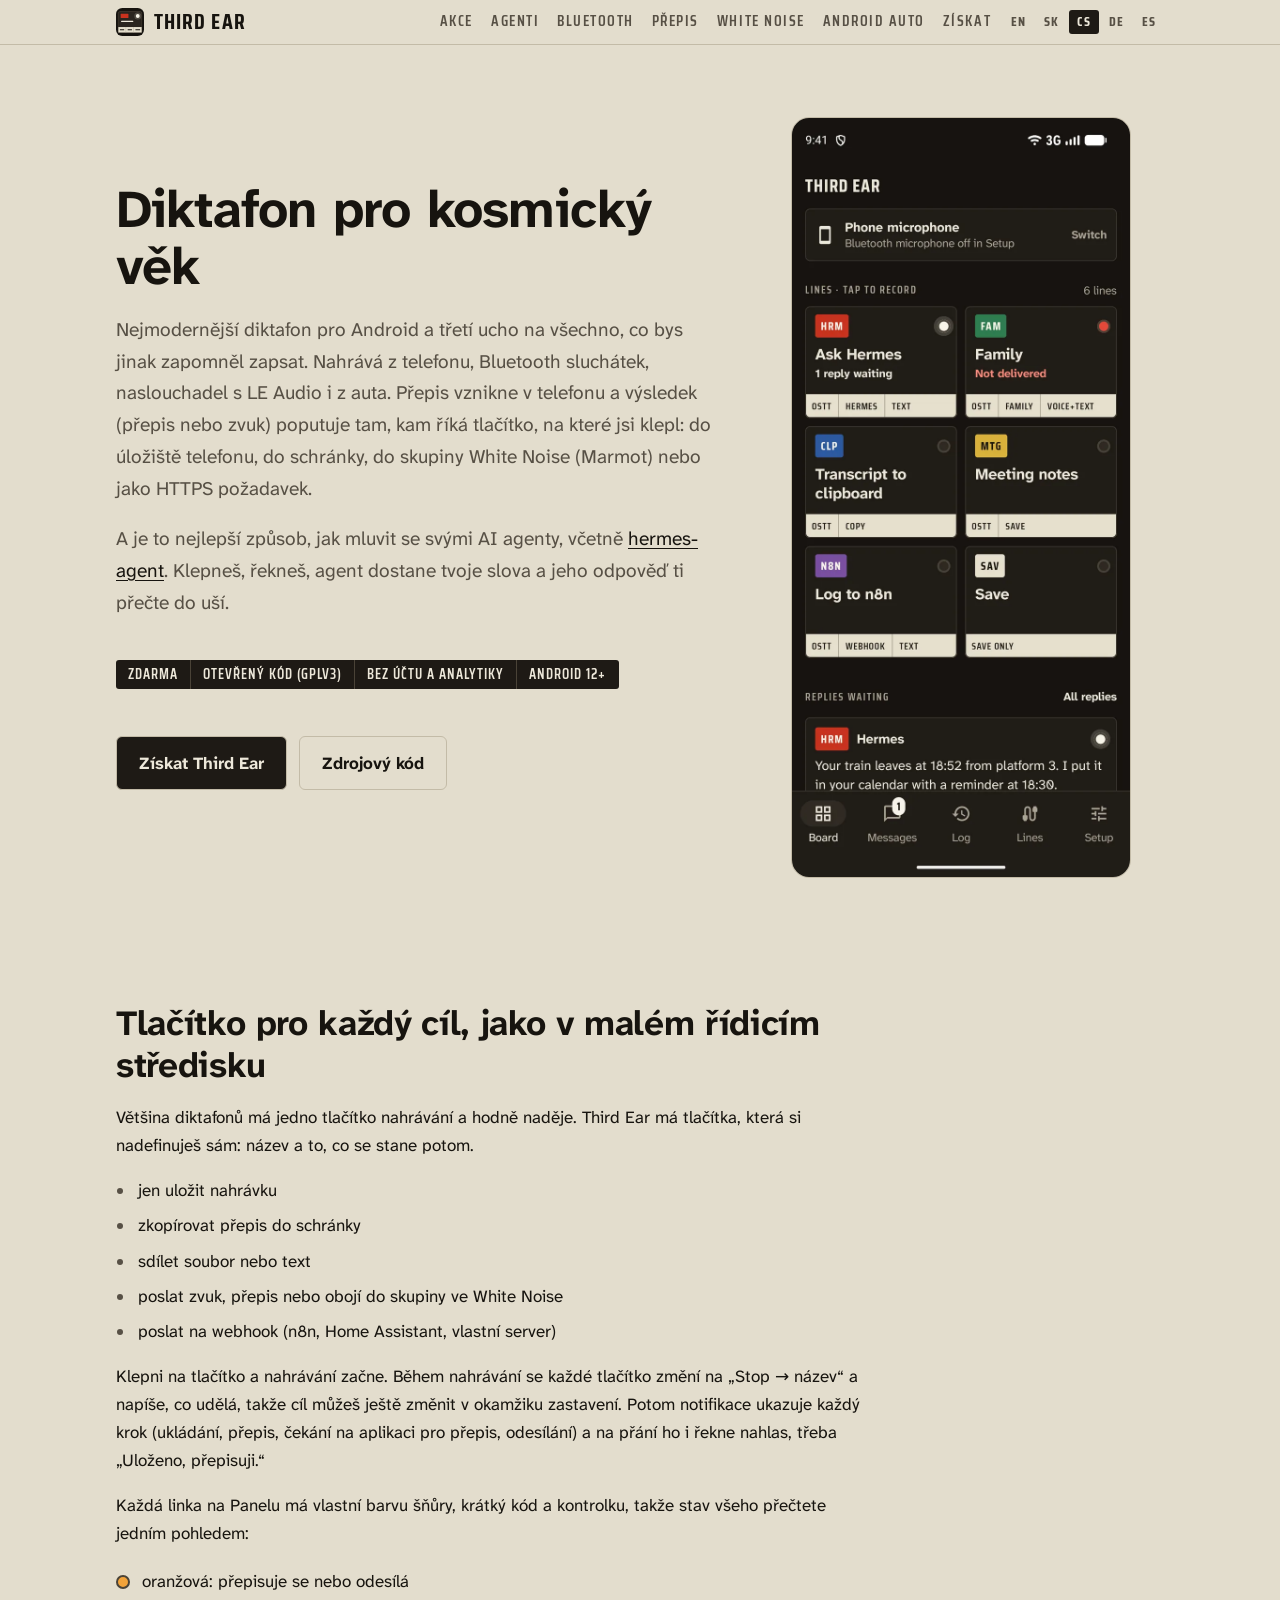
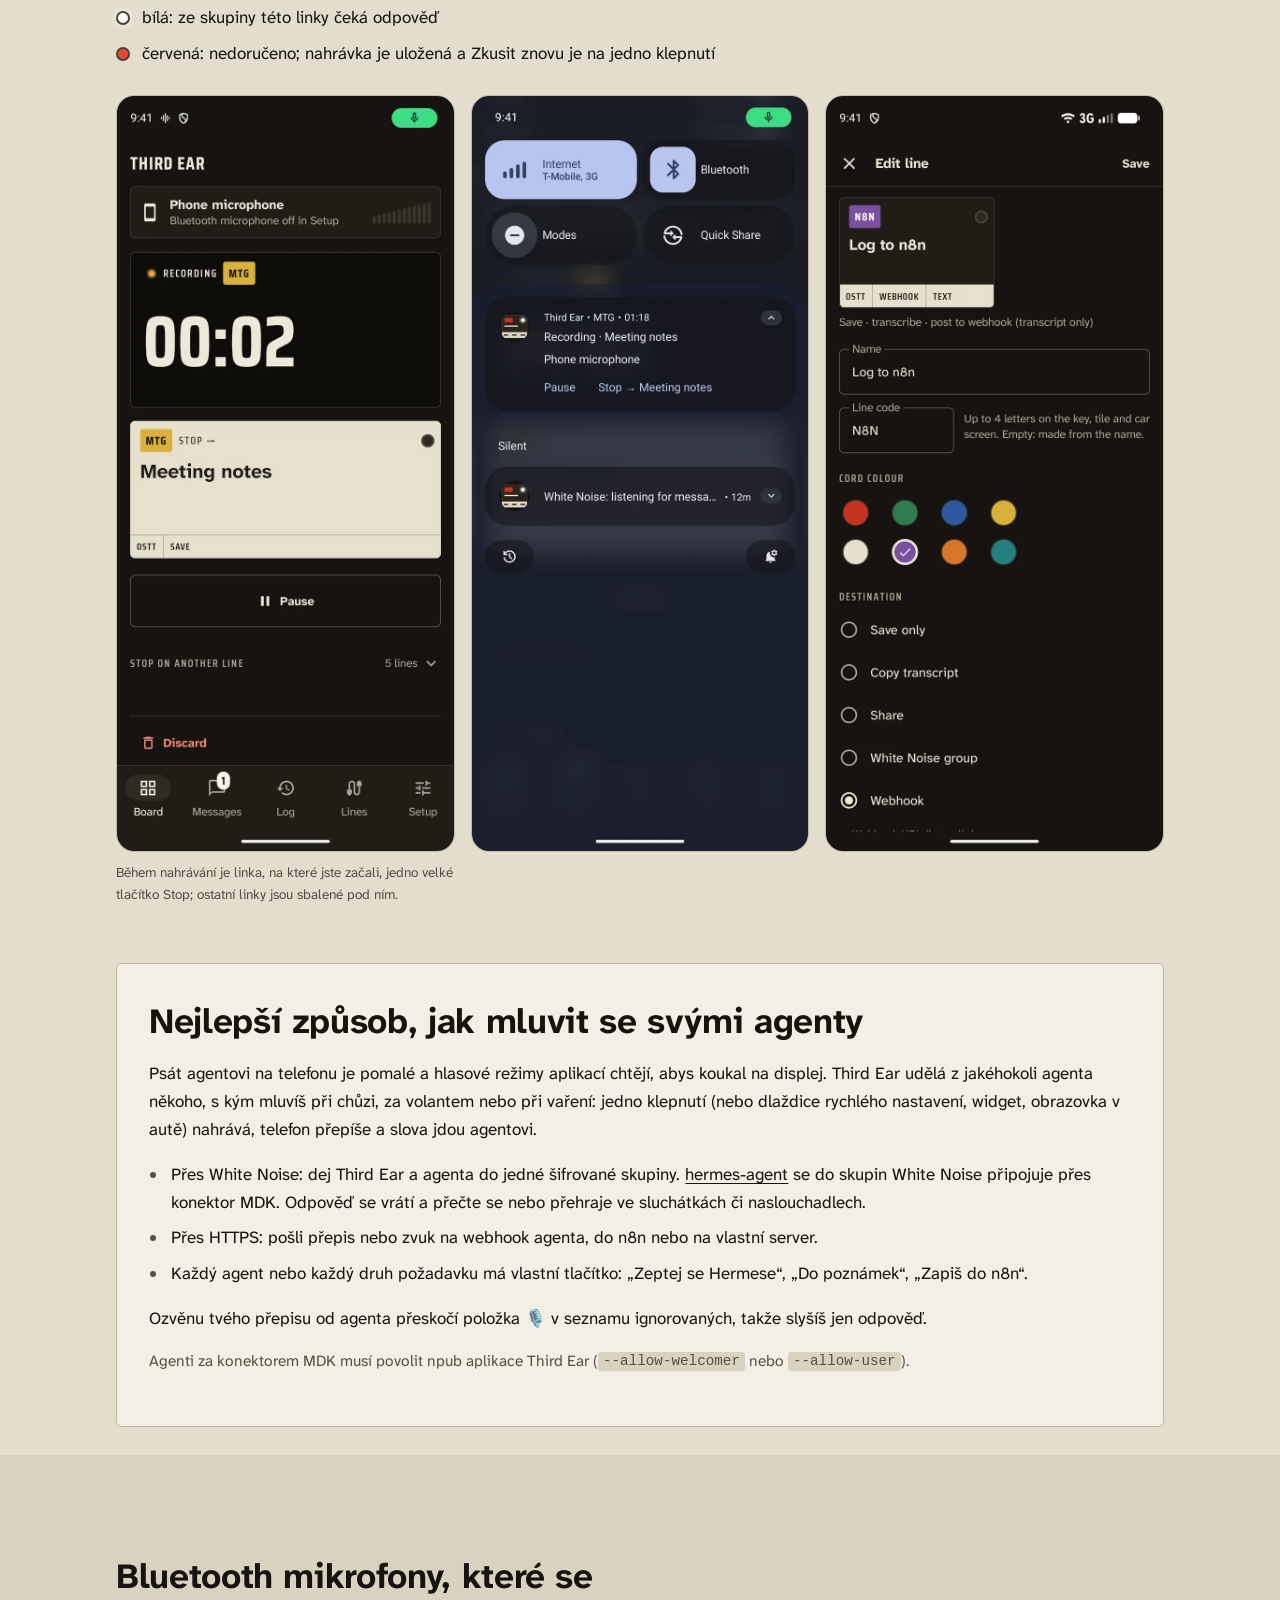
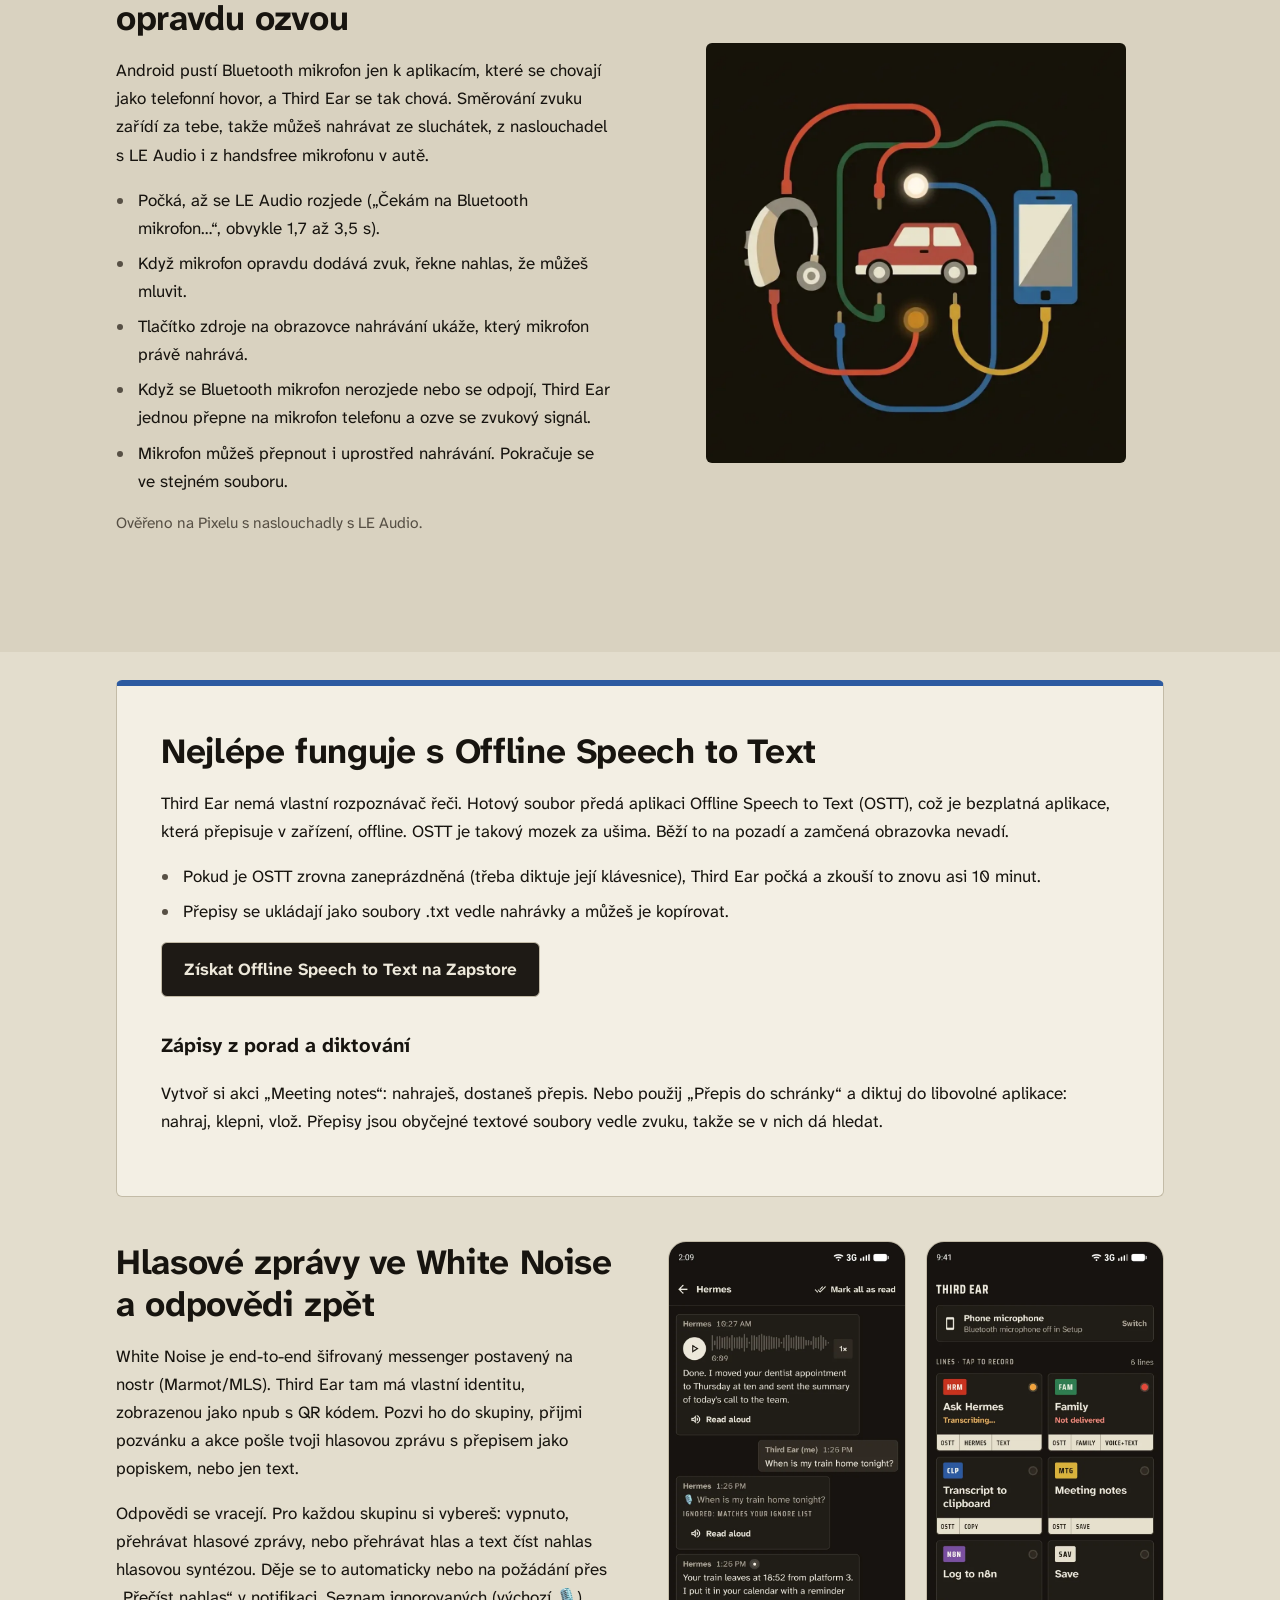
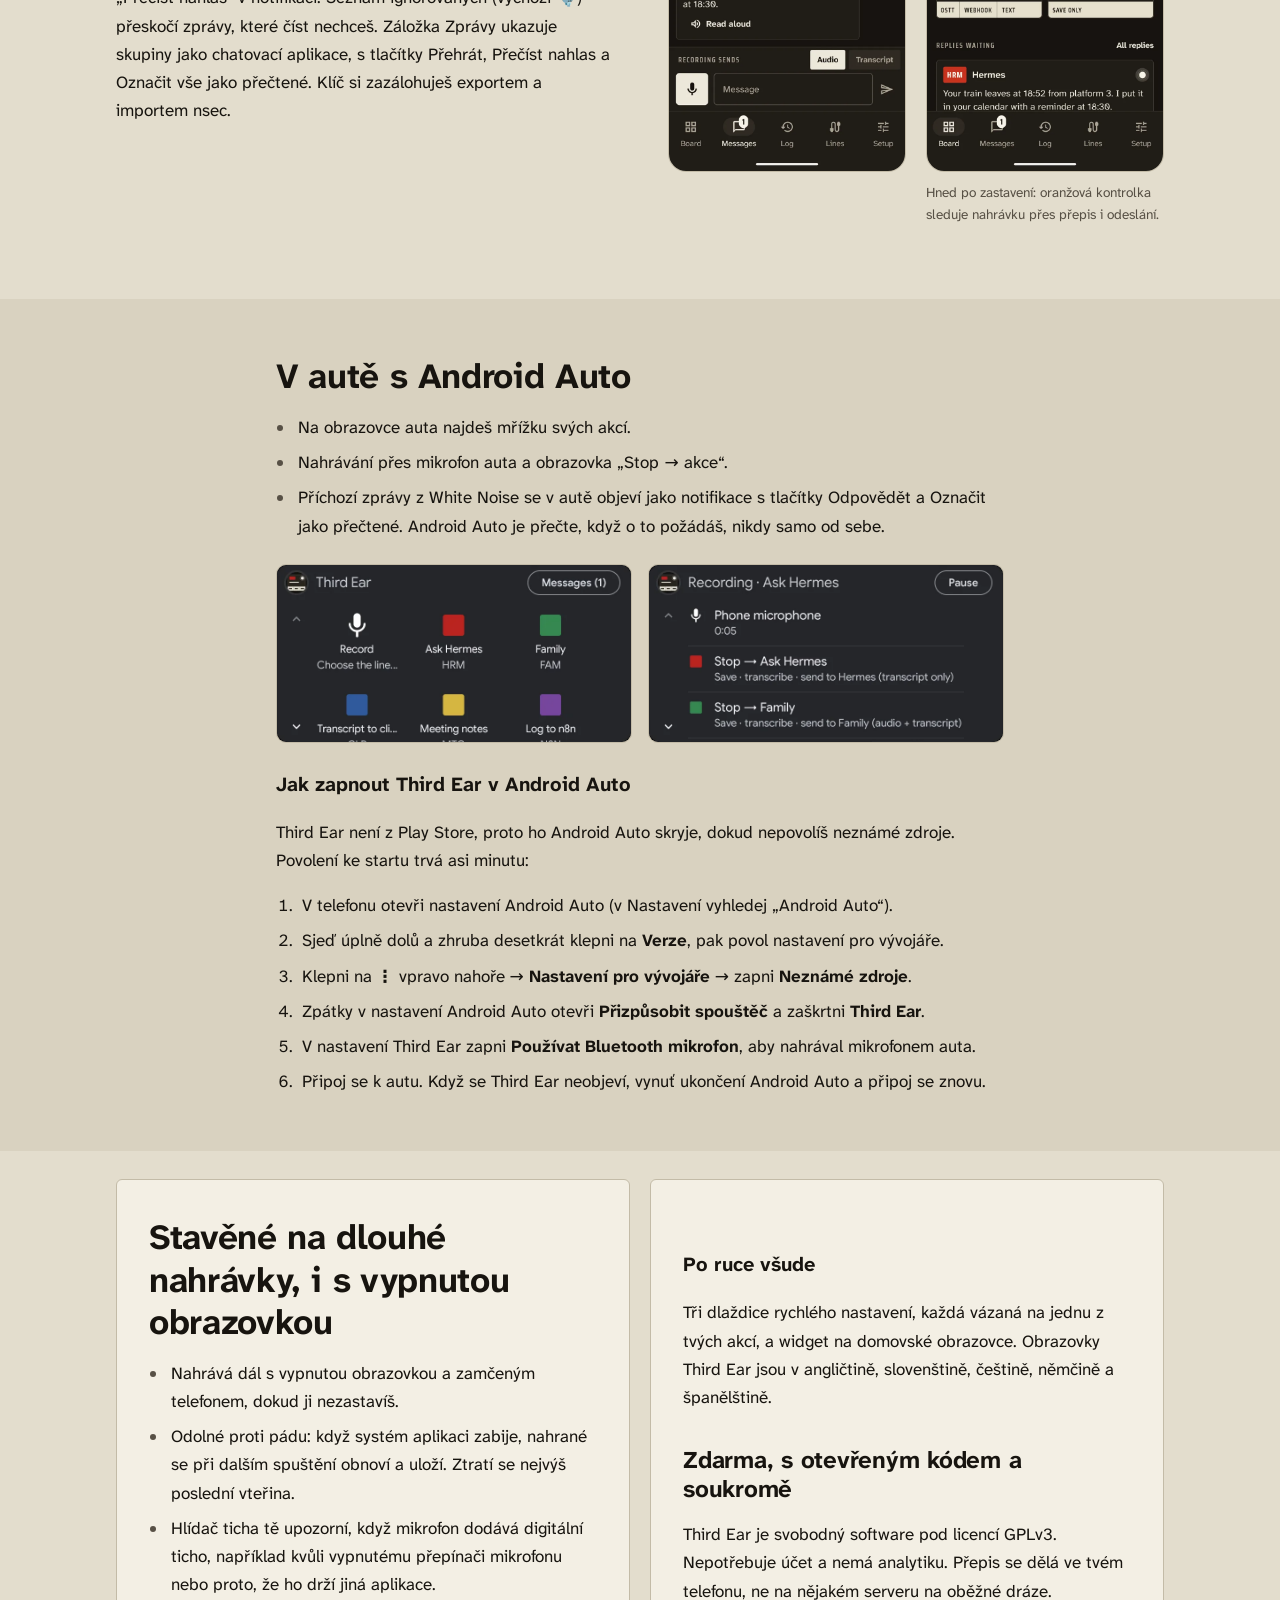
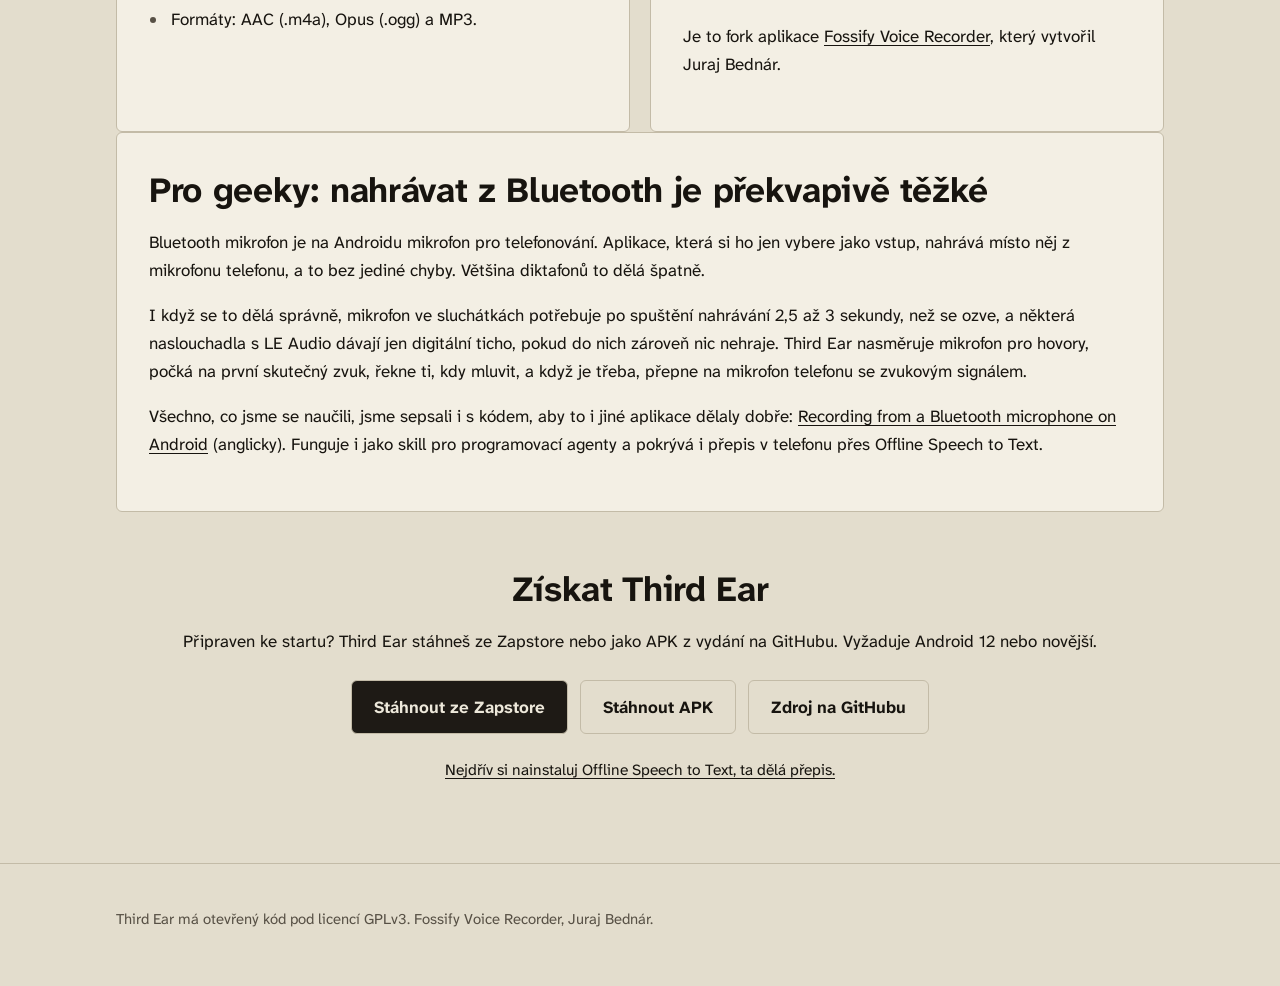
==== commit 251f489c: "Release 0.1.3: release notes, publish script, zapstore.yaml; website shows Android Auto Car screens " ====
--- a/cs/index.html
+++ b/cs/index.html
@@ -108,6 +108,7 @@
  <div class="wrap narrow">
   <h2>V autě s Android Auto</h2>
   <ul class="list"><li>Na obrazovce auta najdeš mřížku svých akcí.</li><li>Nahrávání přes mikrofon auta a obrazovka „Stop → akce“.</li><li>Příchozí zprávy z White Noise se v autě objeví jako notifikace s tlačítky Odpovědět a Označit jako přečtené. Android Auto je přečte, když o to požádáš, nikdy samo od sebe.</li></ul>
+  <div class="car-shots"><img src="../img/car-actions.webp" width="800" height="400" alt="Android Auto: Third Ear na obrazovce auta, tlačítko Nahrát a linky Ask Hermes, Family, Transcript to clipboard, Meeting notes a Log to n8n, nahoře Zprávy (1)" loading="lazy" decoding="async"><img src="../img/car-recording.webp" width="800" height="400" alt="Android Auto během nahrávání na Ask Hermes: mikrofon a čas, Pauza a řádek Stop → pro každou linku" loading="lazy" decoding="async"></div>
   <h3 id="car-setup">Jak zapnout Third Ear v Android Auto</h3>
   <p>Third Ear není z Play Store, proto ho Android Auto skryje, dokud nepovolíš neznámé zdroje. Povolení ke startu trvá asi minutu:</p>
   <ol class="steps"><li>V telefonu otevři nastavení Android Auto (v Nastavení vyhledej „Android Auto“).</li><li>Sjeď úplně dolů a zhruba desetkrát klepni na <b>Verze</b>, pak povol nastavení pro vývojáře.</li><li>Klepni na <b>⋮</b> vpravo nahoře → <b>Nastavení pro vývojáře</b> → zapni <b>Neznámé zdroje</b>.</li><li>Zpátky v nastavení Android Auto otevři <b>Přizpůsobit spouštěč</b> a zaškrtni <b>Third Ear</b>.</li><li>V nastavení Third Ear zapni <b>Používat Bluetooth mikrofon</b>, aby nahrával mikrofonem auta.</li><li>Připoj se k autu. Když se Third Ear neobjeví, vynuť ukončení Android Auto a připoj se znovu.</li></ol>
--- a/css/style.css
+++ b/css/style.css
@@ -88,3 +88,8 @@
 .steps{margin:.6rem 0 0;padding-left:1.4rem;display:grid;gap:.45rem}
 .steps li{padding-left:.2rem}
 #car-setup{margin-top:1.6rem}
+
+/* Android Auto screens: landscape, two side by side, one per row on phones */
+.car-shots{display:grid;grid-template-columns:1fr 1fr;gap:16px;margin:24px 0 8px}
+.car-shots img{width:100%;height:auto;border-radius:10px;border:1px solid var(--line)}
+@media (max-width:640px){.car-shots{grid-template-columns:1fr}}
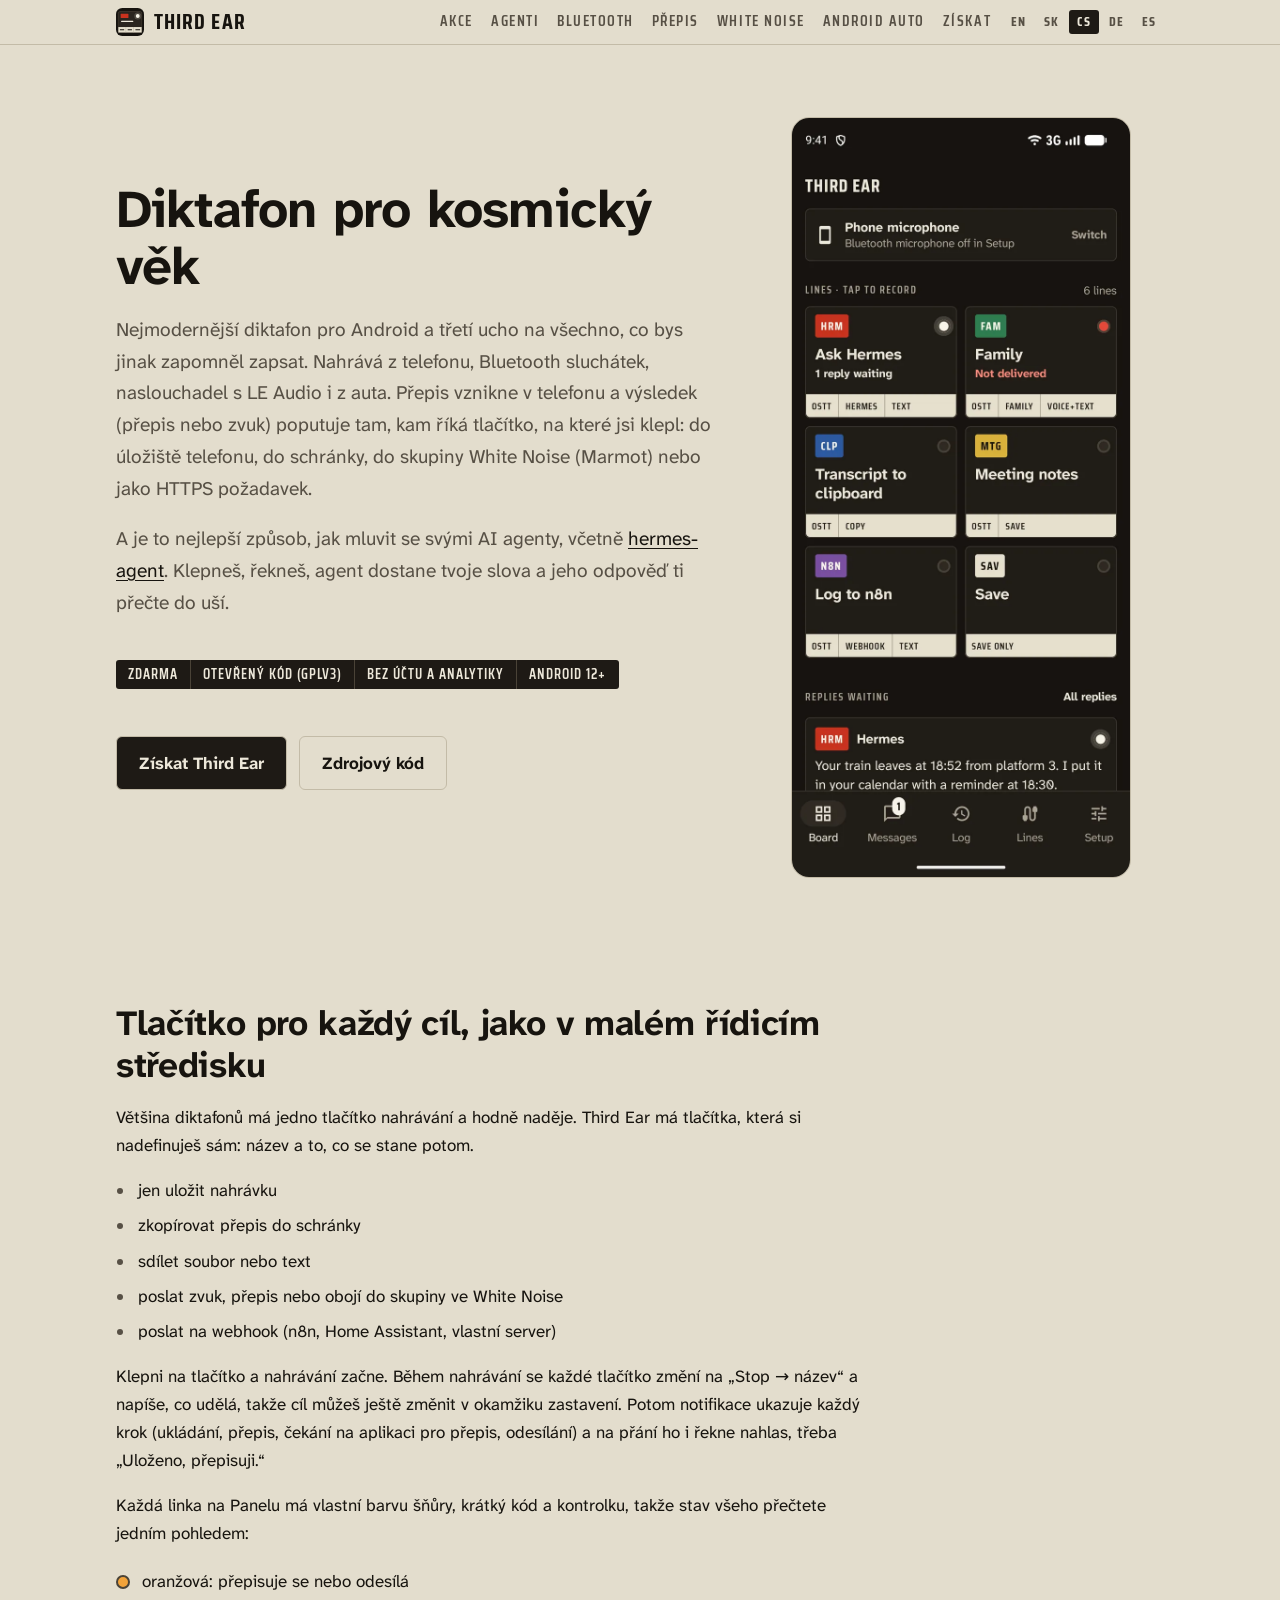
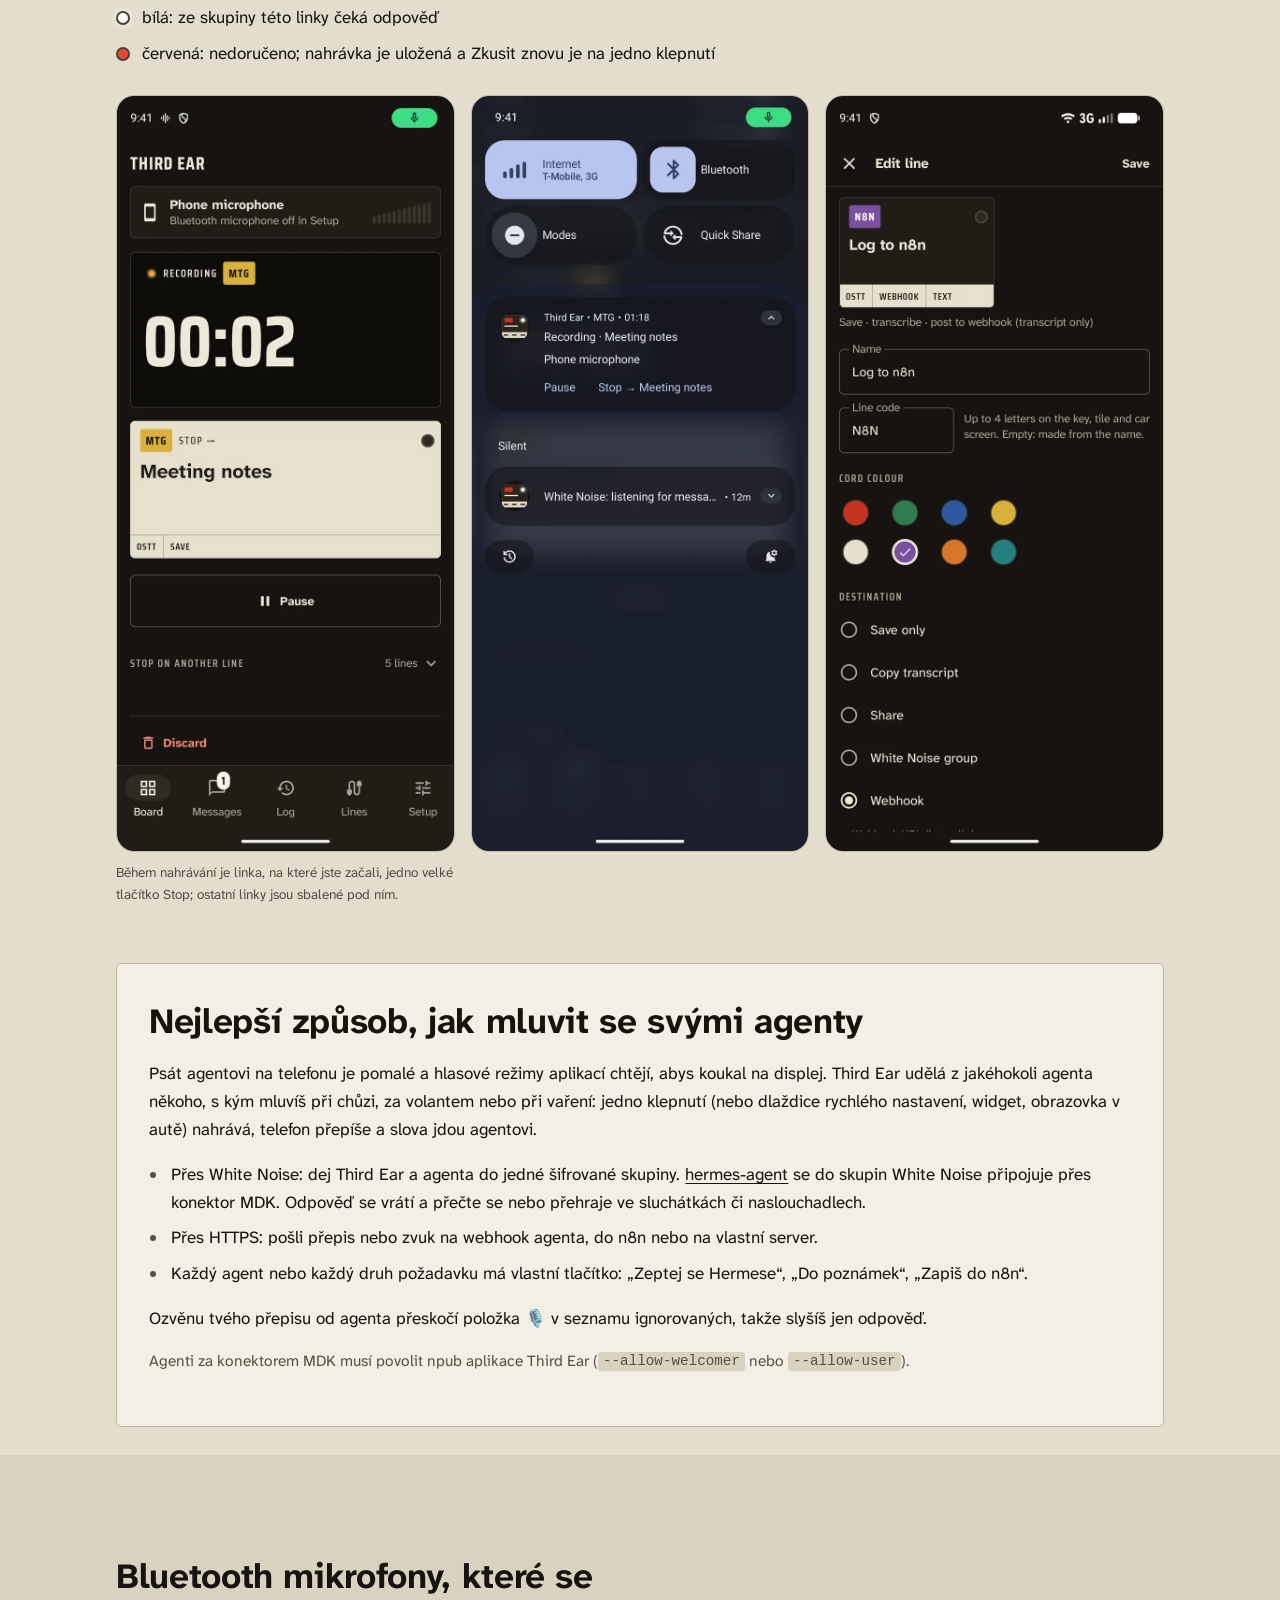
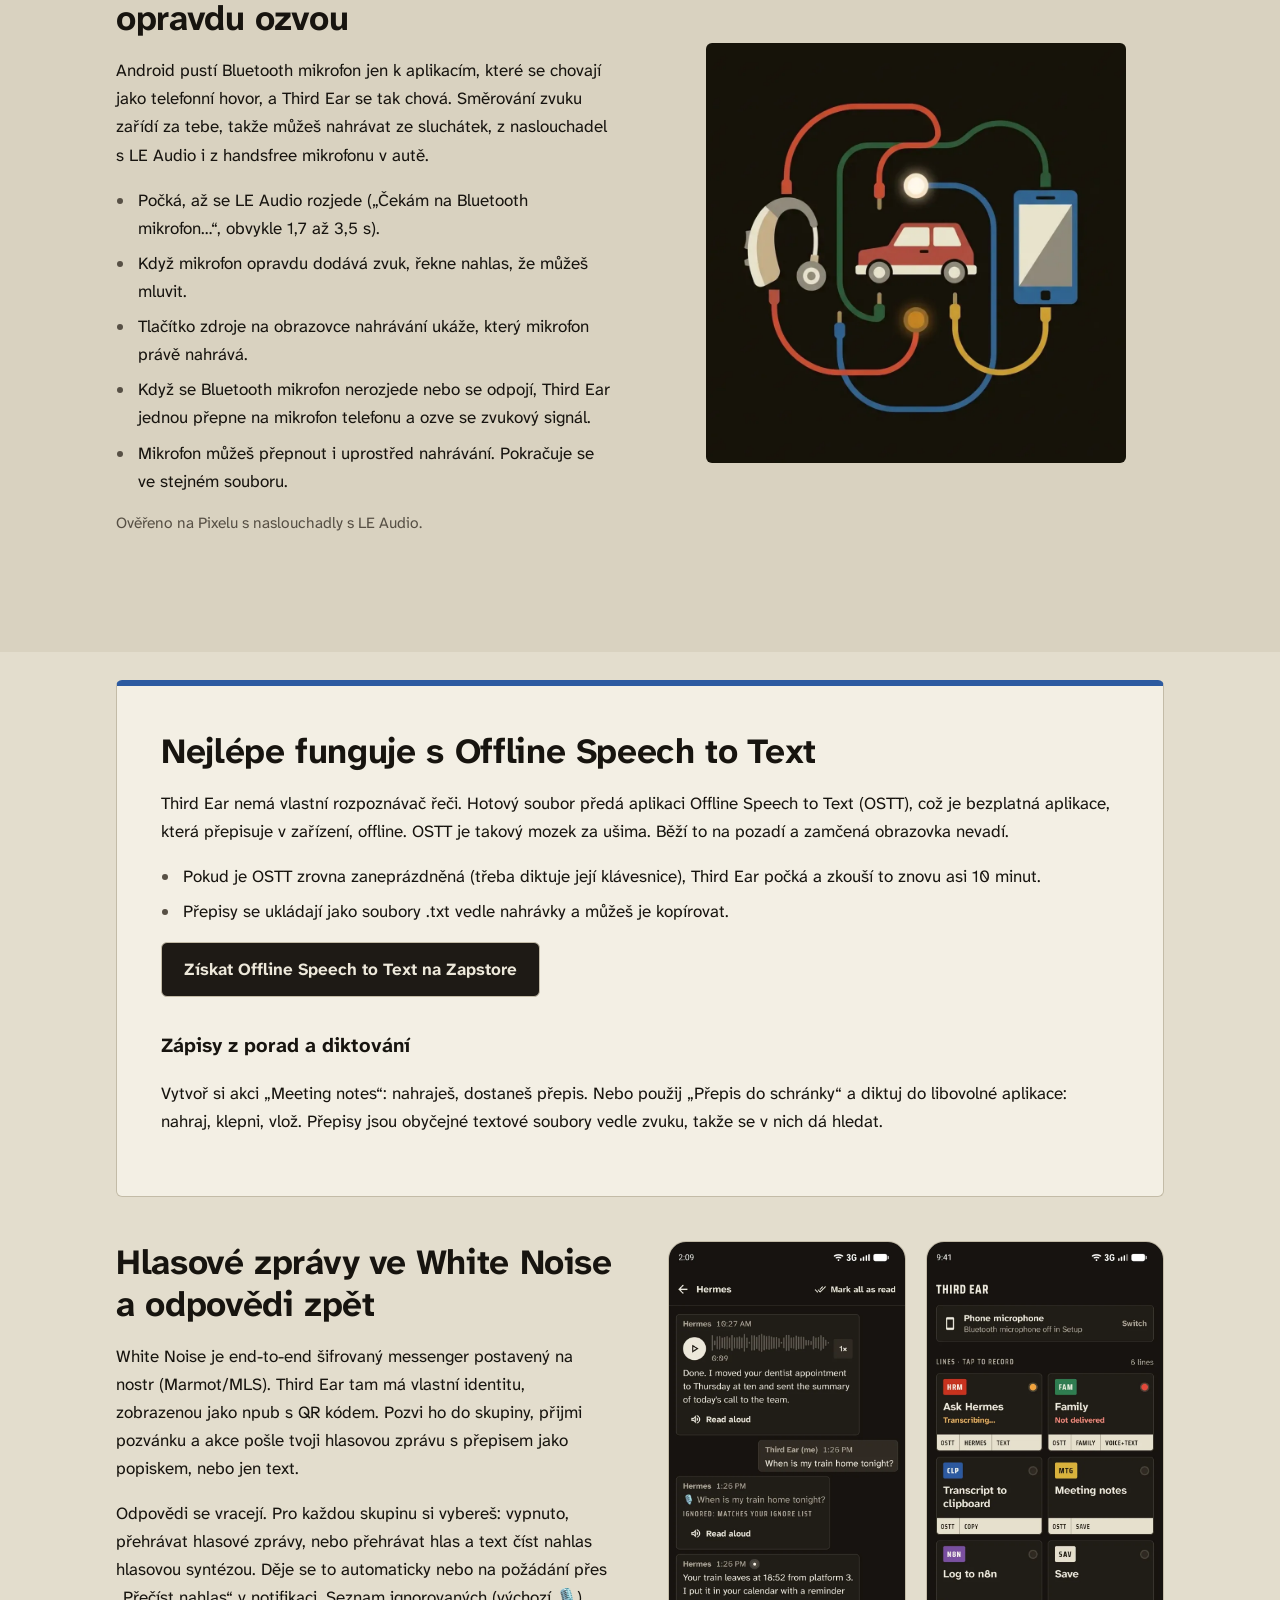
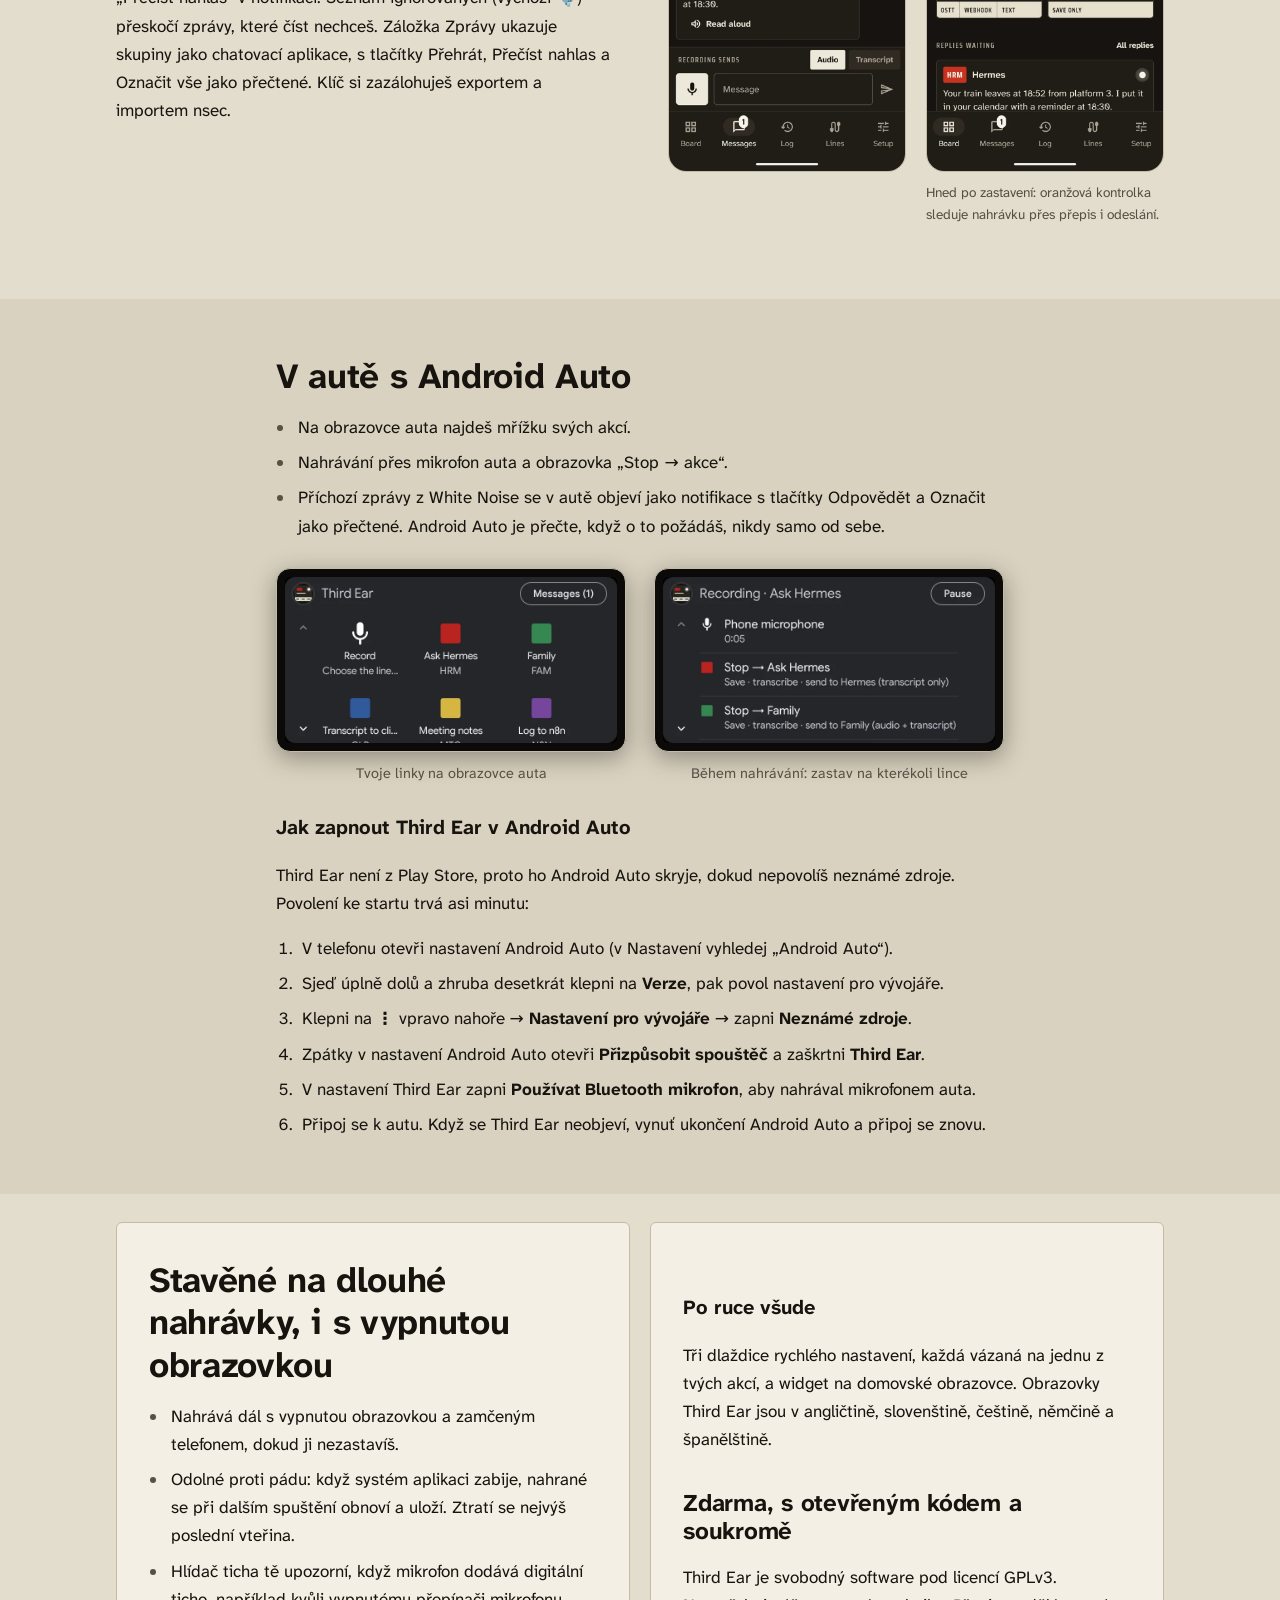
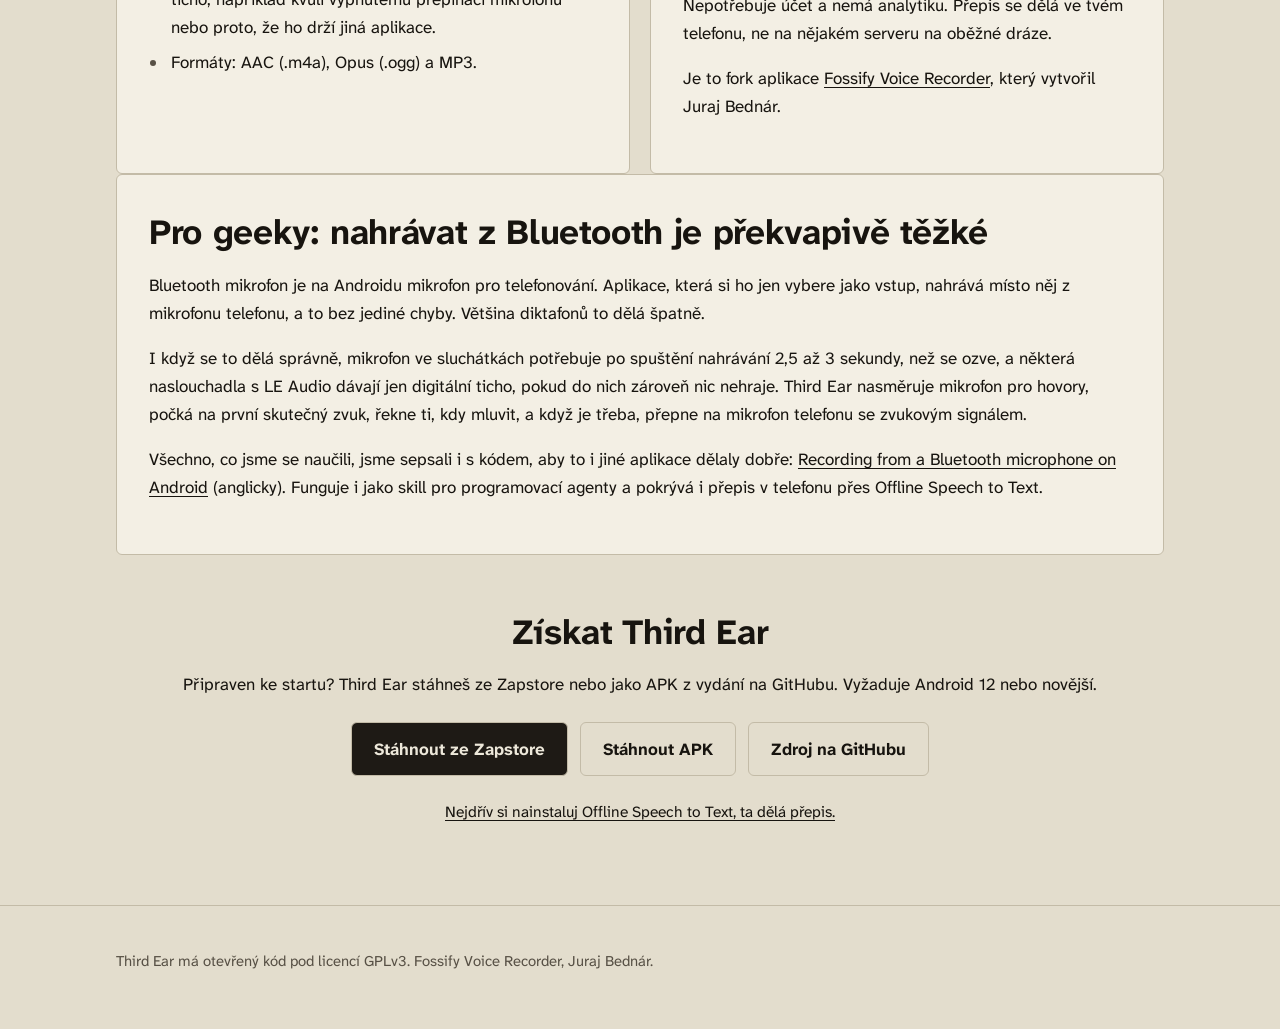
==== commit 71cccfce: "Website: the Android Auto screens get their own frame and caption Stacked on a narrow page the two c" ====
--- a/cs/index.html
+++ b/cs/index.html
@@ -108,7 +108,7 @@
  <div class="wrap narrow">
   <h2>V autě s Android Auto</h2>
   <ul class="list"><li>Na obrazovce auta najdeš mřížku svých akcí.</li><li>Nahrávání přes mikrofon auta a obrazovka „Stop → akce“.</li><li>Příchozí zprávy z White Noise se v autě objeví jako notifikace s tlačítky Odpovědět a Označit jako přečtené. Android Auto je přečte, když o to požádáš, nikdy samo od sebe.</li></ul>
-  <div class="car-shots"><img src="../img/car-actions.webp" width="800" height="400" alt="Android Auto: Third Ear na obrazovce auta, tlačítko Nahrát a linky Ask Hermes, Family, Transcript to clipboard, Meeting notes a Log to n8n, nahoře Zprávy (1)" loading="lazy" decoding="async"><img src="../img/car-recording.webp" width="800" height="400" alt="Android Auto během nahrávání na Ask Hermes: mikrofon a čas, Pauza a řádek Stop → pro každou linku" loading="lazy" decoding="async"></div>
+  <div class="car-shots"><figure class="car"><img src="../img/car-actions.webp" width="800" height="400" alt="Android Auto: Third Ear na obrazovce auta, tlačítko Nahrát a linky Ask Hermes, Family, Transcript to clipboard, Meeting notes a Log to n8n, nahoře Zprávy (1)" loading="lazy" decoding="async"><figcaption>Tvoje linky na obrazovce auta</figcaption></figure><figure class="car"><img src="../img/car-recording.webp" width="800" height="400" alt="Android Auto během nahrávání na Ask Hermes: mikrofon a čas, Pauza a řádek Stop → pro každou linku" loading="lazy" decoding="async"><figcaption>Během nahrávání: zastav na kterékoli lince</figcaption></figure></div>
   <h3 id="car-setup">Jak zapnout Third Ear v Android Auto</h3>
   <p>Third Ear není z Play Store, proto ho Android Auto skryje, dokud nepovolíš neznámé zdroje. Povolení ke startu trvá asi minutu:</p>
   <ol class="steps"><li>V telefonu otevři nastavení Android Auto (v Nastavení vyhledej „Android Auto“).</li><li>Sjeď úplně dolů a zhruba desetkrát klepni na <b>Verze</b>, pak povol nastavení pro vývojáře.</li><li>Klepni na <b>⋮</b> vpravo nahoře → <b>Nastavení pro vývojáře</b> → zapni <b>Neznámé zdroje</b>.</li><li>Zpátky v nastavení Android Auto otevři <b>Přizpůsobit spouštěč</b> a zaškrtni <b>Third Ear</b>.</li><li>V nastavení Third Ear zapni <b>Používat Bluetooth mikrofon</b>, aby nahrával mikrofonem auta.</li><li>Připoj se k autu. Když se Third Ear neobjeví, vynuť ukončení Android Auto a připoj se znovu.</li></ol>
--- a/css/style.css
+++ b/css/style.css
@@ -89,7 +89,8 @@
 .steps li{padding-left:.2rem}
 #car-setup{margin-top:1.6rem}
 
-/* Android Auto screens: landscape, two side by side, one per row on phones */
-.car-shots{display:grid;grid-template-columns:1fr 1fr;gap:16px;margin:24px 0 8px}
-.car-shots img{width:100%;height:auto;border-radius:10px;border:1px solid var(--line)}
-@media (max-width:640px){.car-shots{grid-template-columns:1fr}}
+/* Android Auto screens: each in its own dark bezel with a caption; side by side when there is room */
+.car-shots{display:grid;grid-template-columns:repeat(auto-fit,minmax(260px,1fr));gap:28px;margin:28px 0 12px}
+.car-shots figure.car{margin:0;max-width:440px;justify-self:center;width:100%}
+.car-shots figure.car img{display:block;width:100%;height:auto;border-radius:14px;background:#0b0a08;padding:8px;border:1px solid var(--line);box-shadow:0 6px 24px rgba(0,0,0,.35)}
+.car-shots figcaption{margin-top:10px;font-size:.9rem;color:var(--mute);text-align:center}
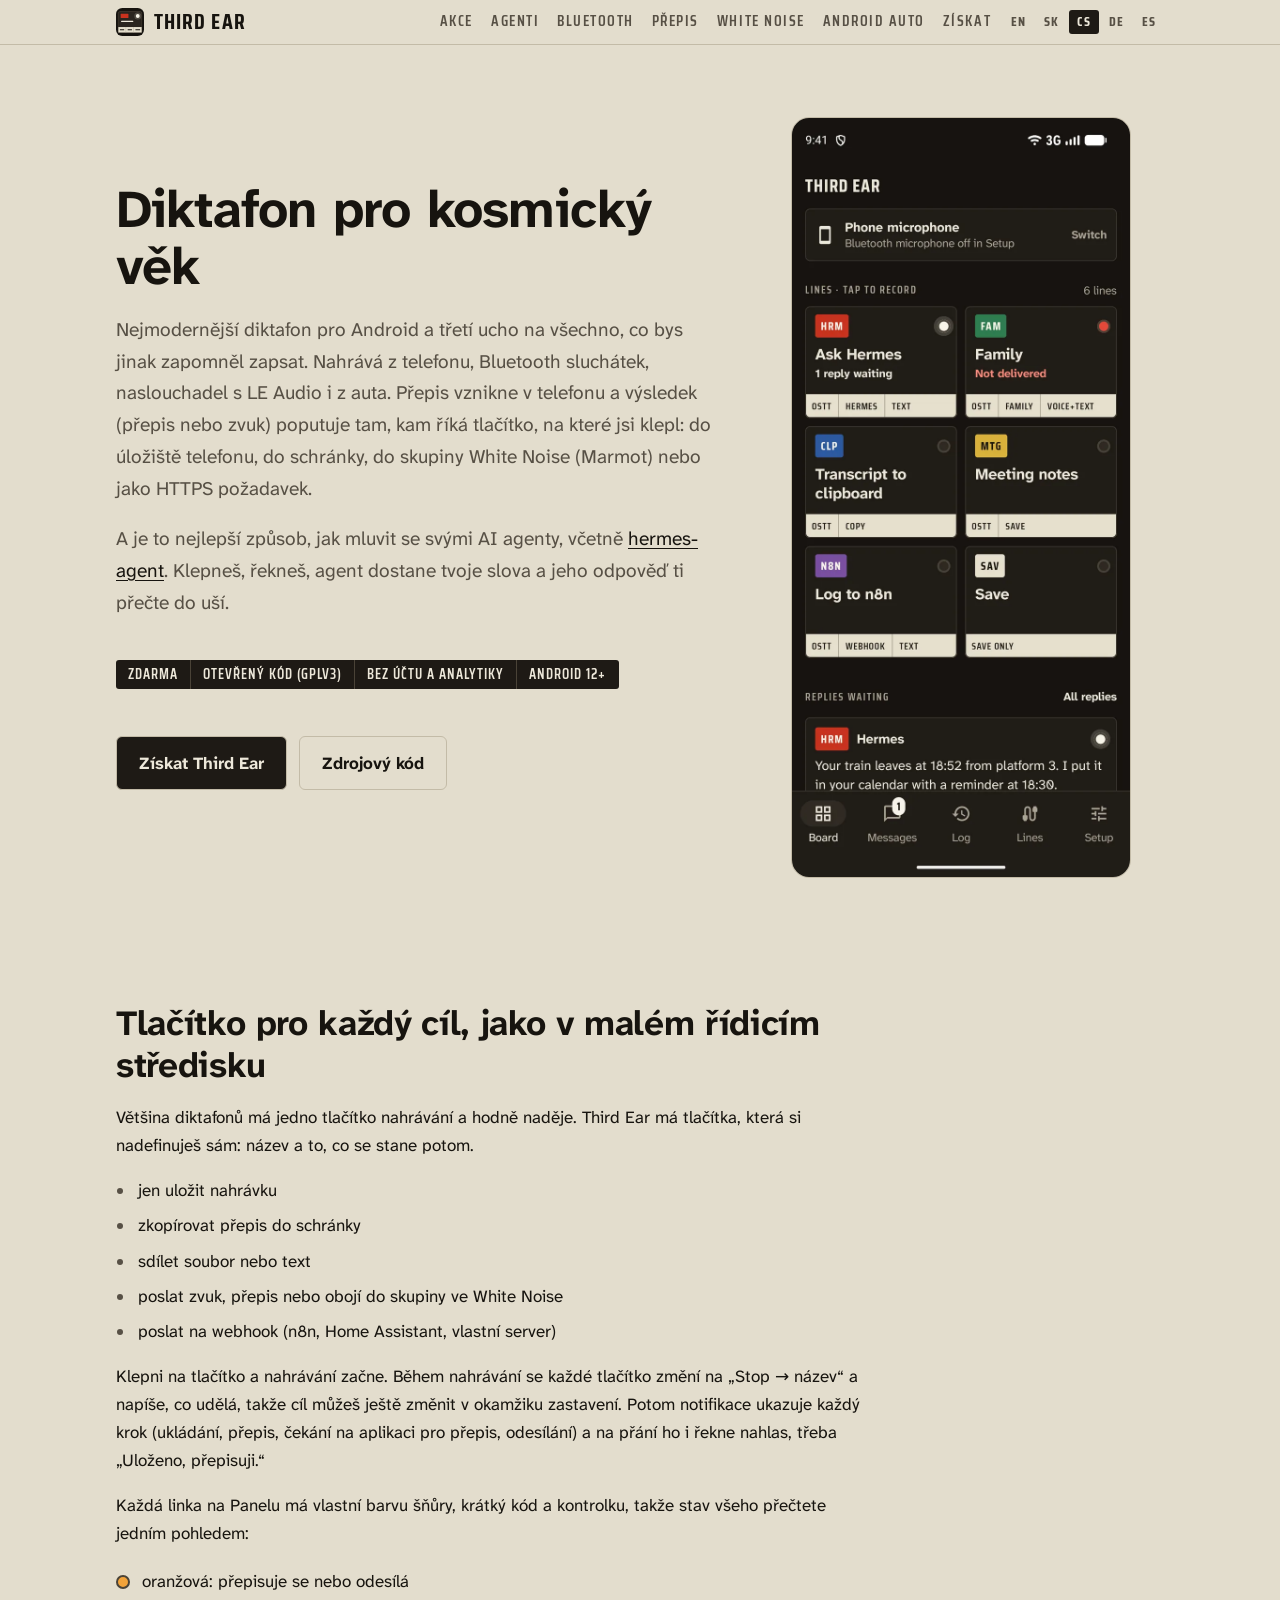
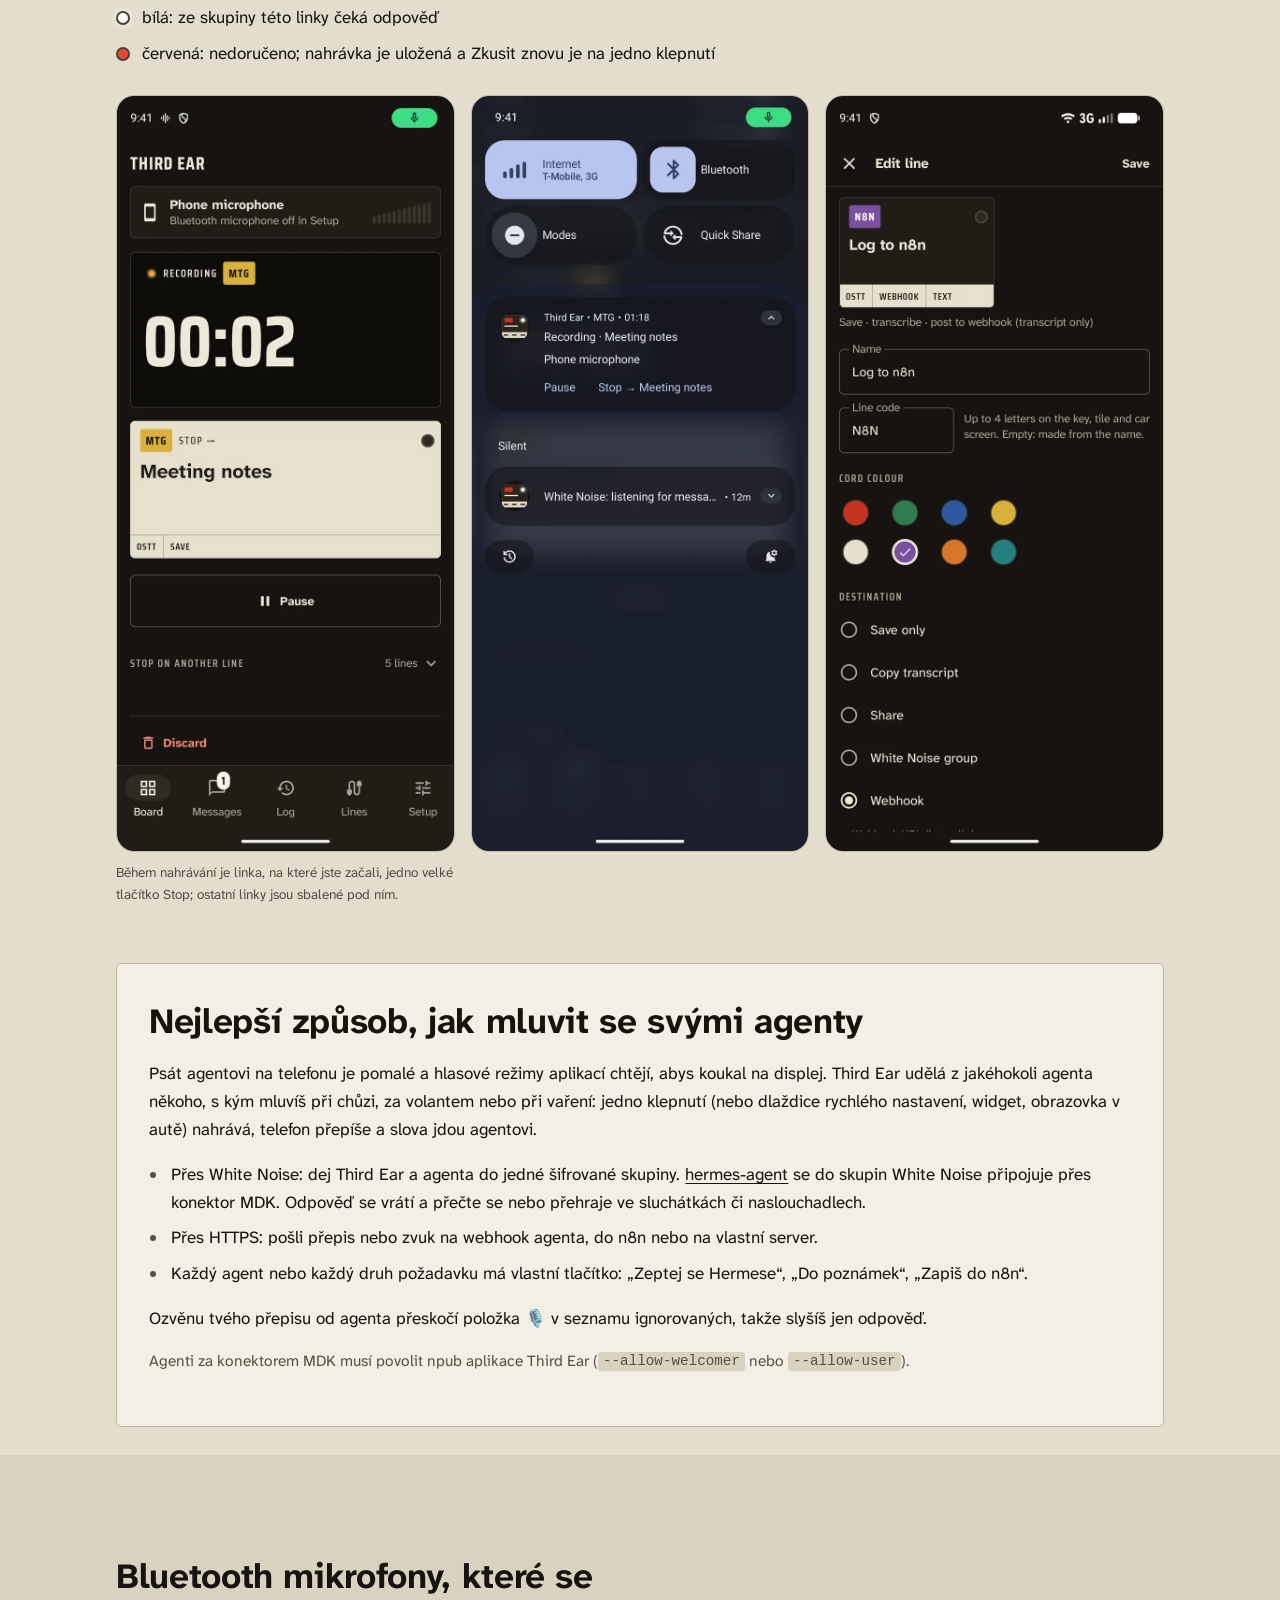
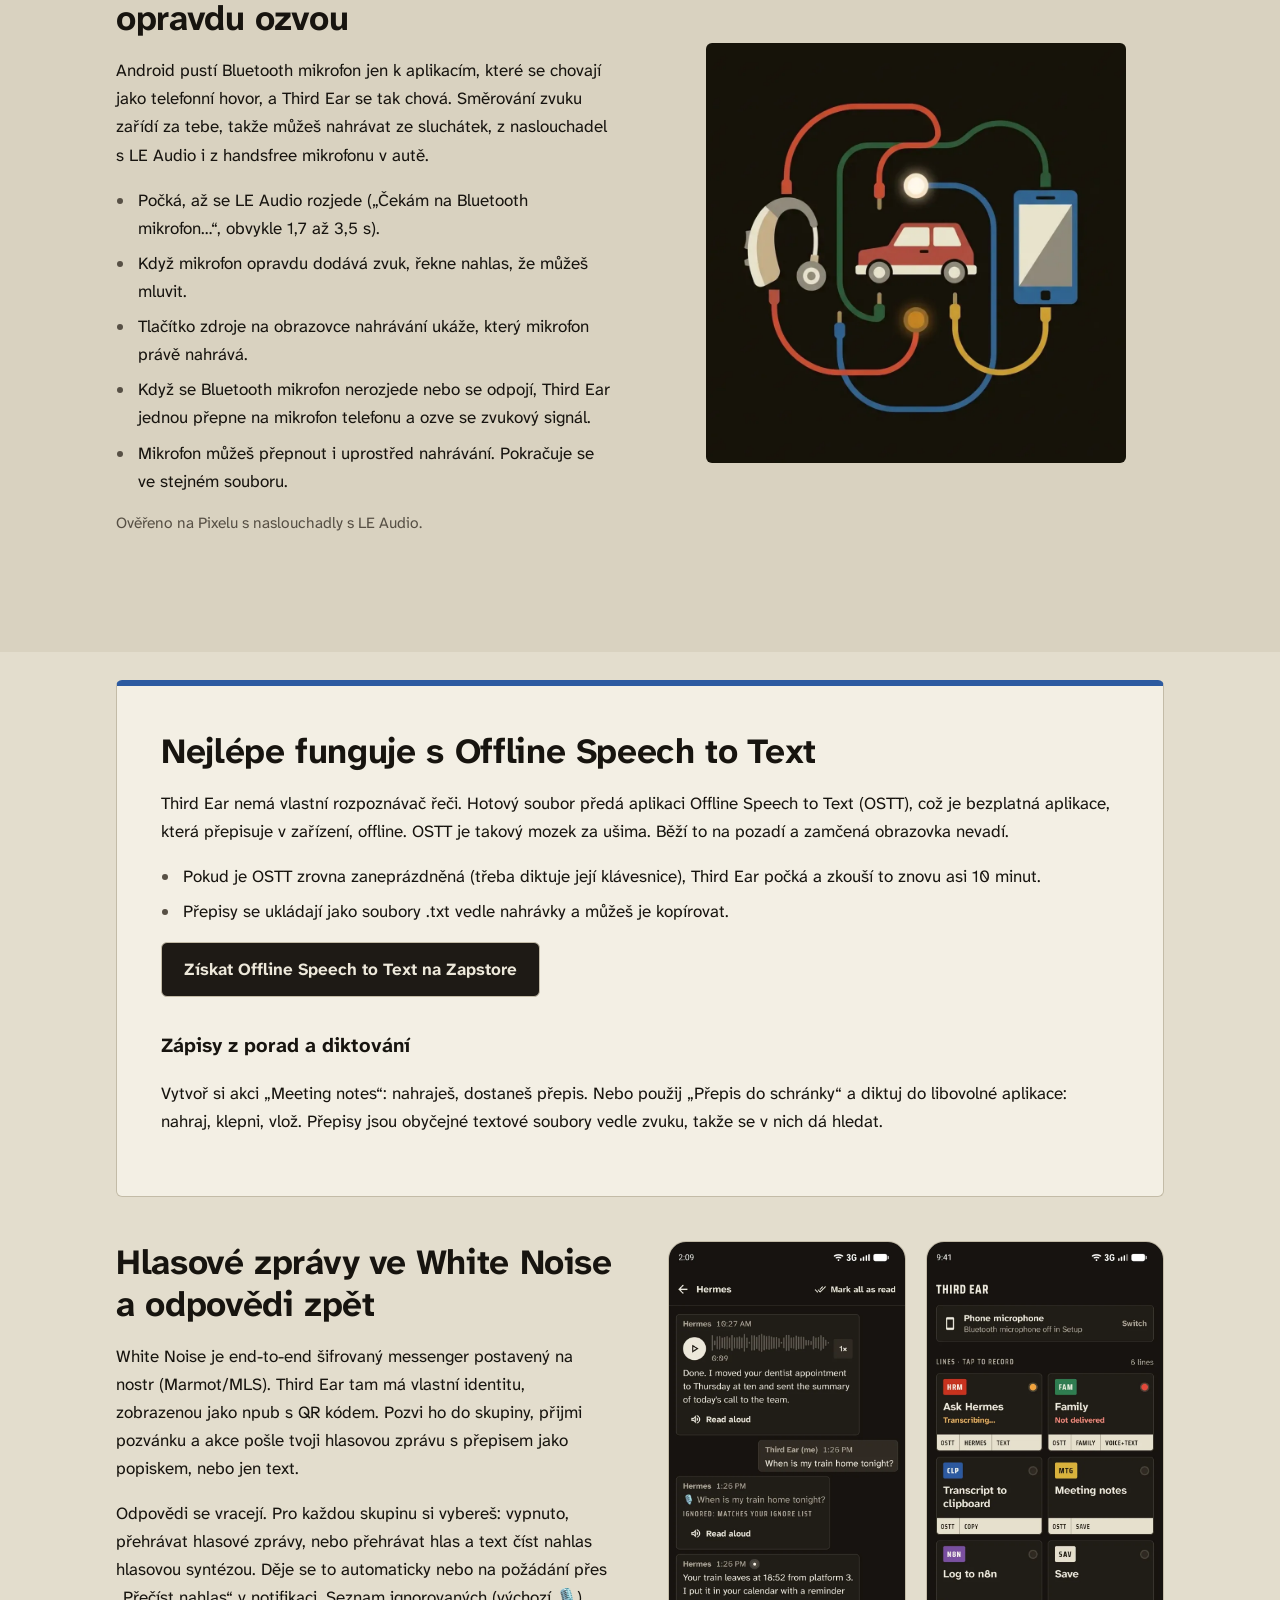
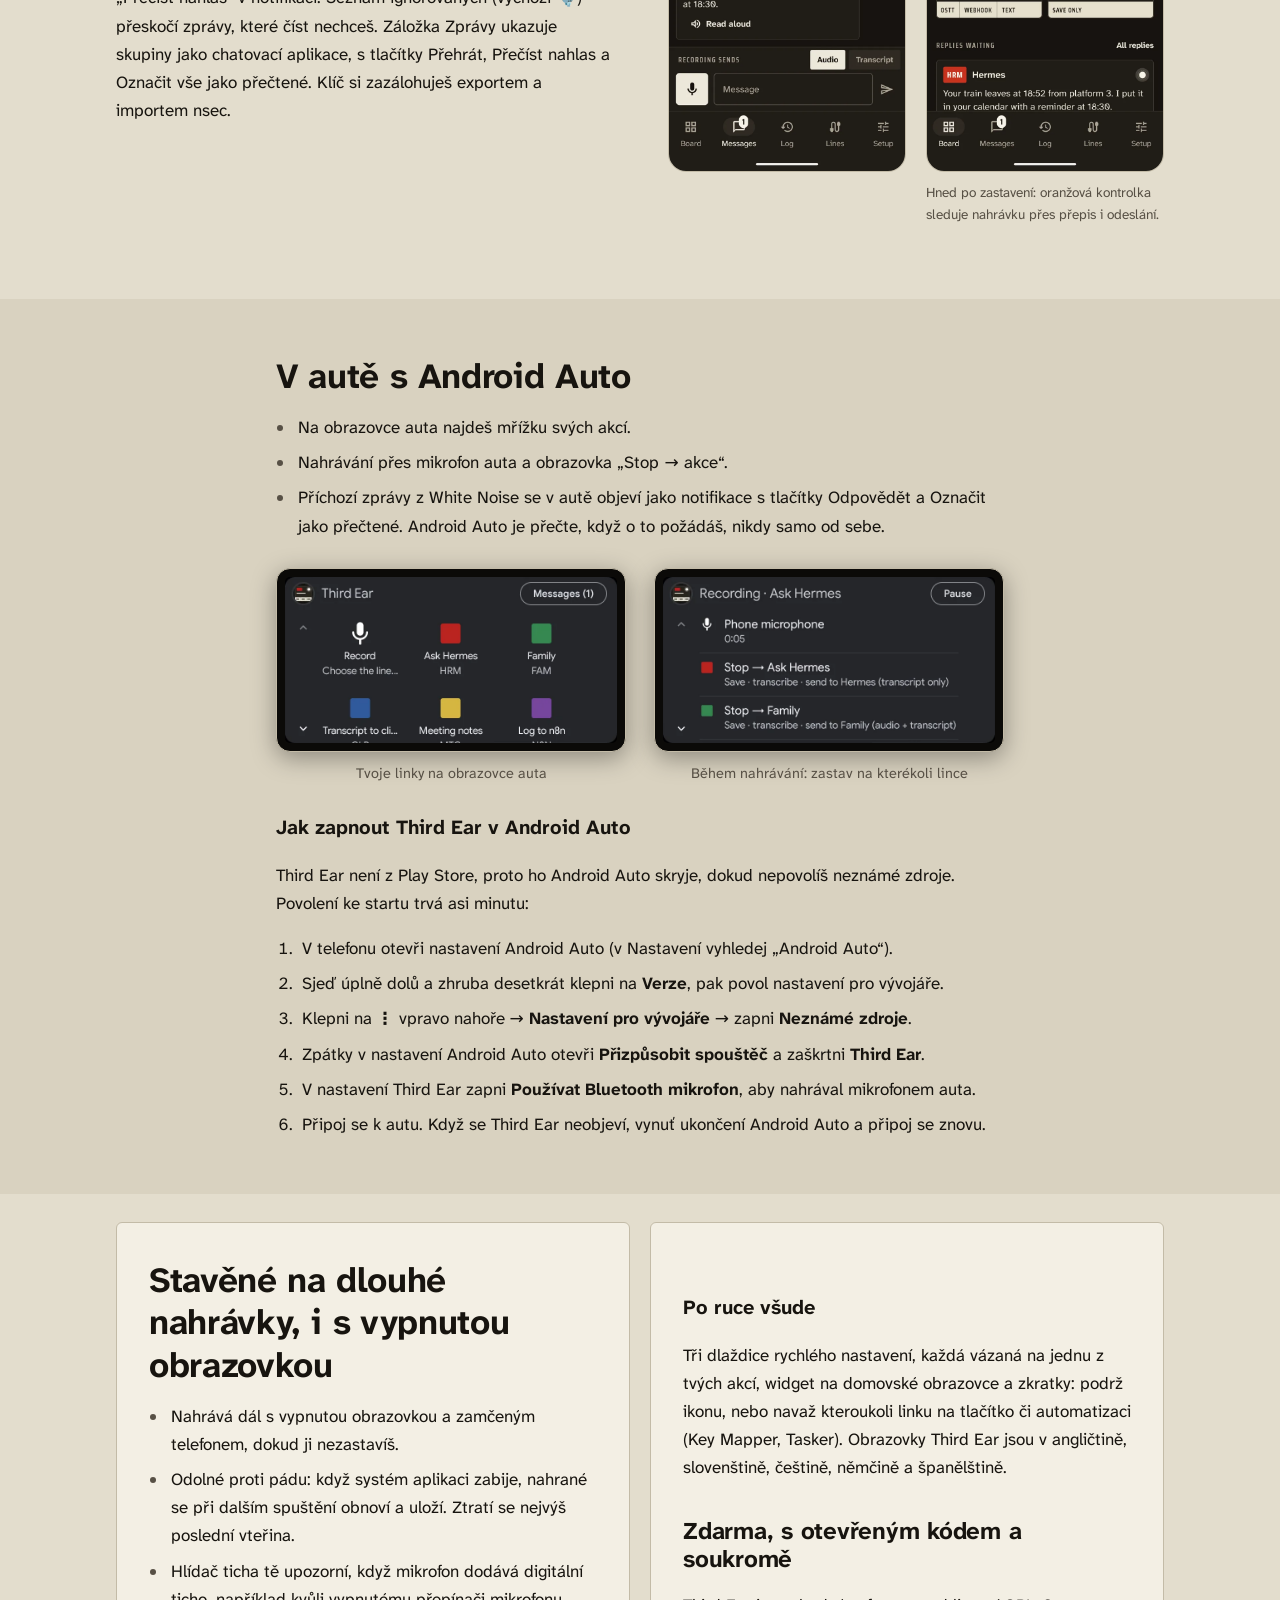
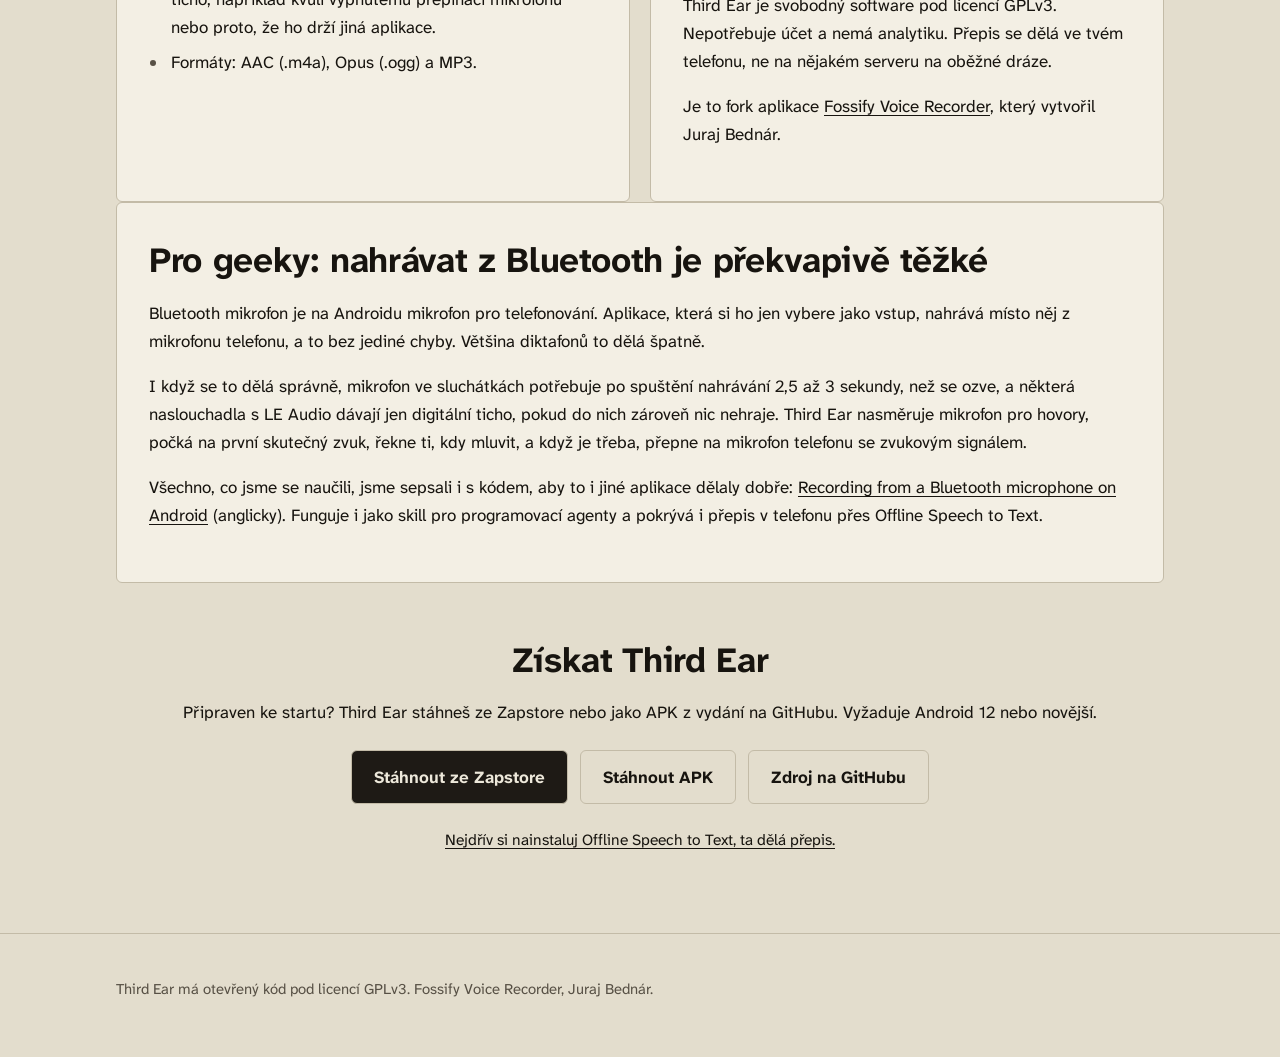
==== commit 28d6e769: "Release 0.1.4: app shortcuts (launcher menu, "Stop recording", picker for automation apps) Long-pres" ====
--- a/cs/index.html
+++ b/cs/index.html
@@ -122,7 +122,7 @@
  </div>
  <div class="card">
   <h3 class="sub">Po ruce všude</h3>
-  <p>Tři dlaždice rychlého nastavení, každá vázaná na jednu z tvých akcí, a widget na domovské obrazovce. Obrazovky Third Ear jsou v angličtině, slovenštině, češtině, němčině a španělštině.</p>
+  <p>Tři dlaždice rychlého nastavení, každá vázaná na jednu z tvých akcí, widget na domovské obrazovce a zkratky: podrž ikonu, nebo navaž kteroukoli linku na tlačítko či automatizaci (Key Mapper, Tasker). Obrazovky Third Ear jsou v angličtině, slovenštině, češtině, němčině a španělštině.</p>
   <h2 class="h2b">Zdarma, s otevřeným kódem a soukromě</h2>
   <p>Third Ear je svobodný software pod licencí GPLv3. Nepotřebuje účet a nemá analytiku. Přepis se dělá ve tvém telefonu, ne na nějakém serveru na oběžné dráze.</p>
   <p>Je to fork aplikace <a href="https://github.com/FossifyOrg/Voice-Recorder">Fossify Voice Recorder</a>, který vytvořil Juraj Bednár.</p>
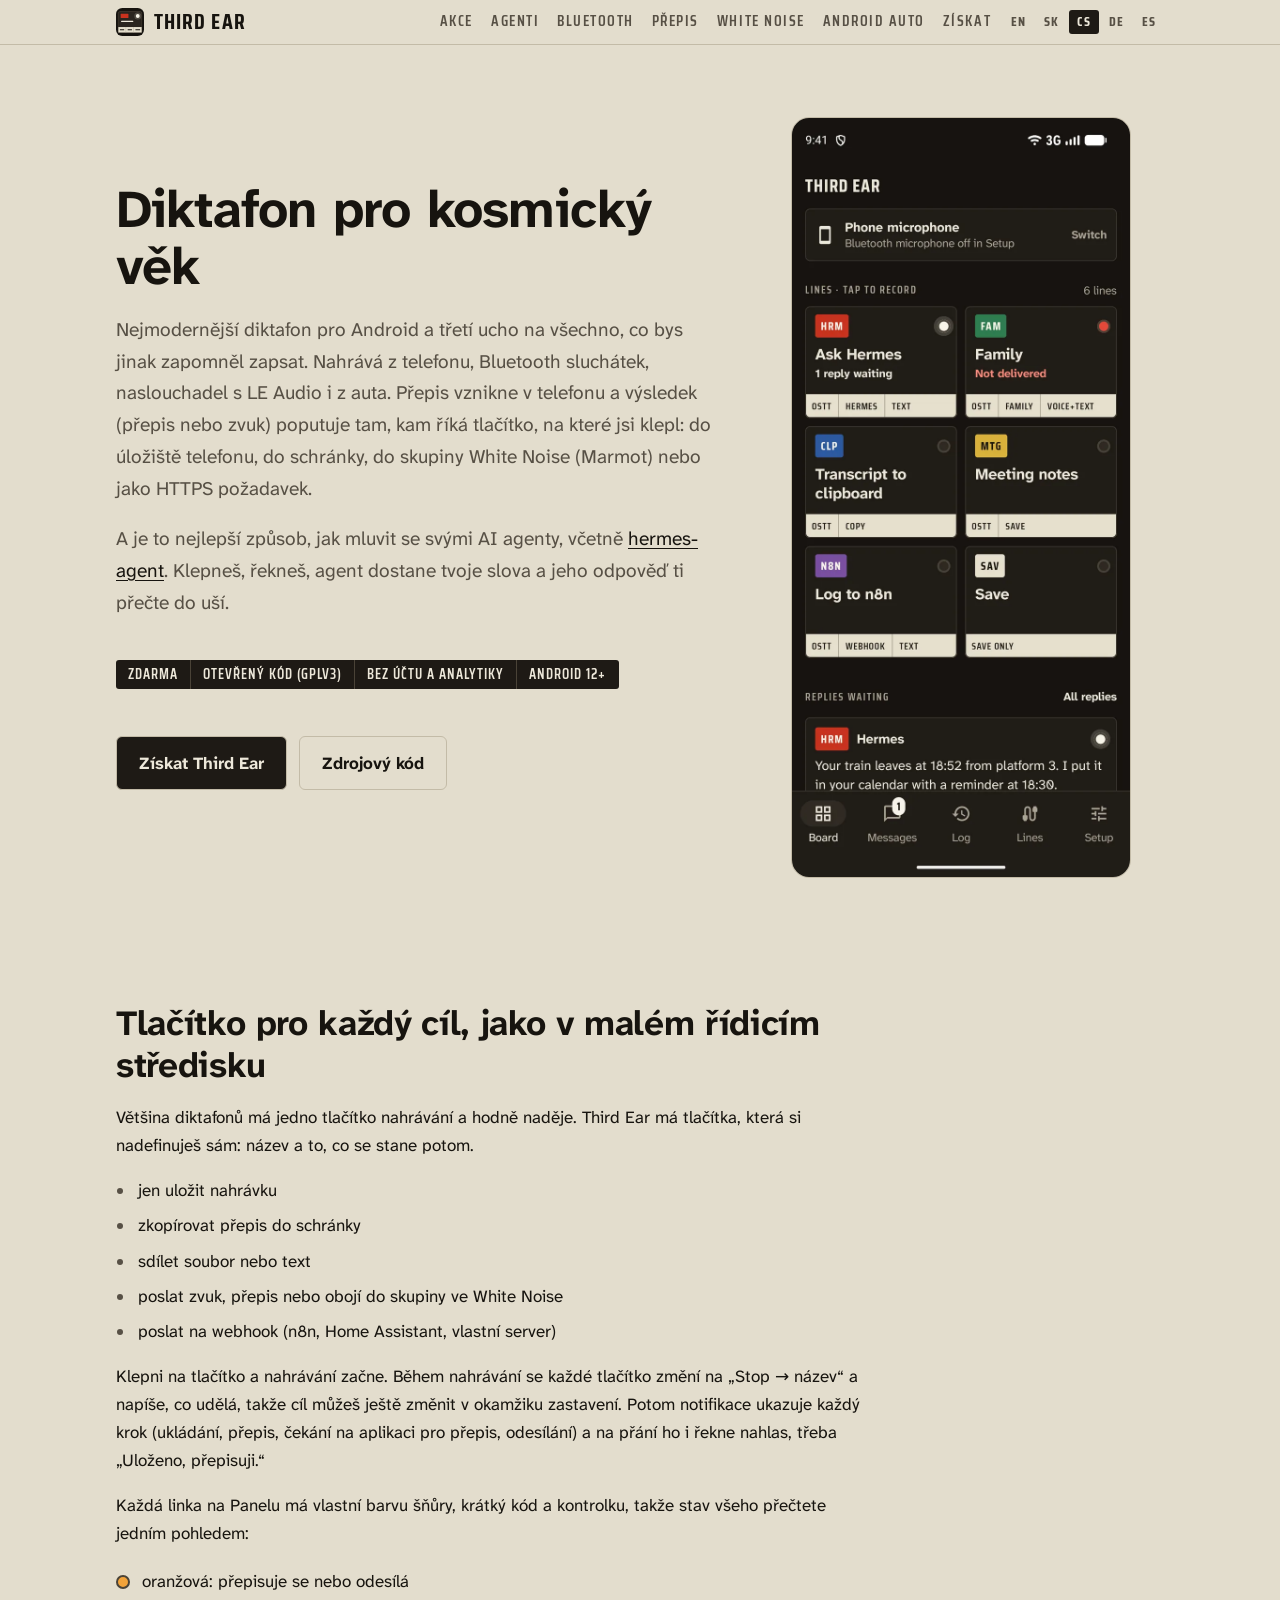
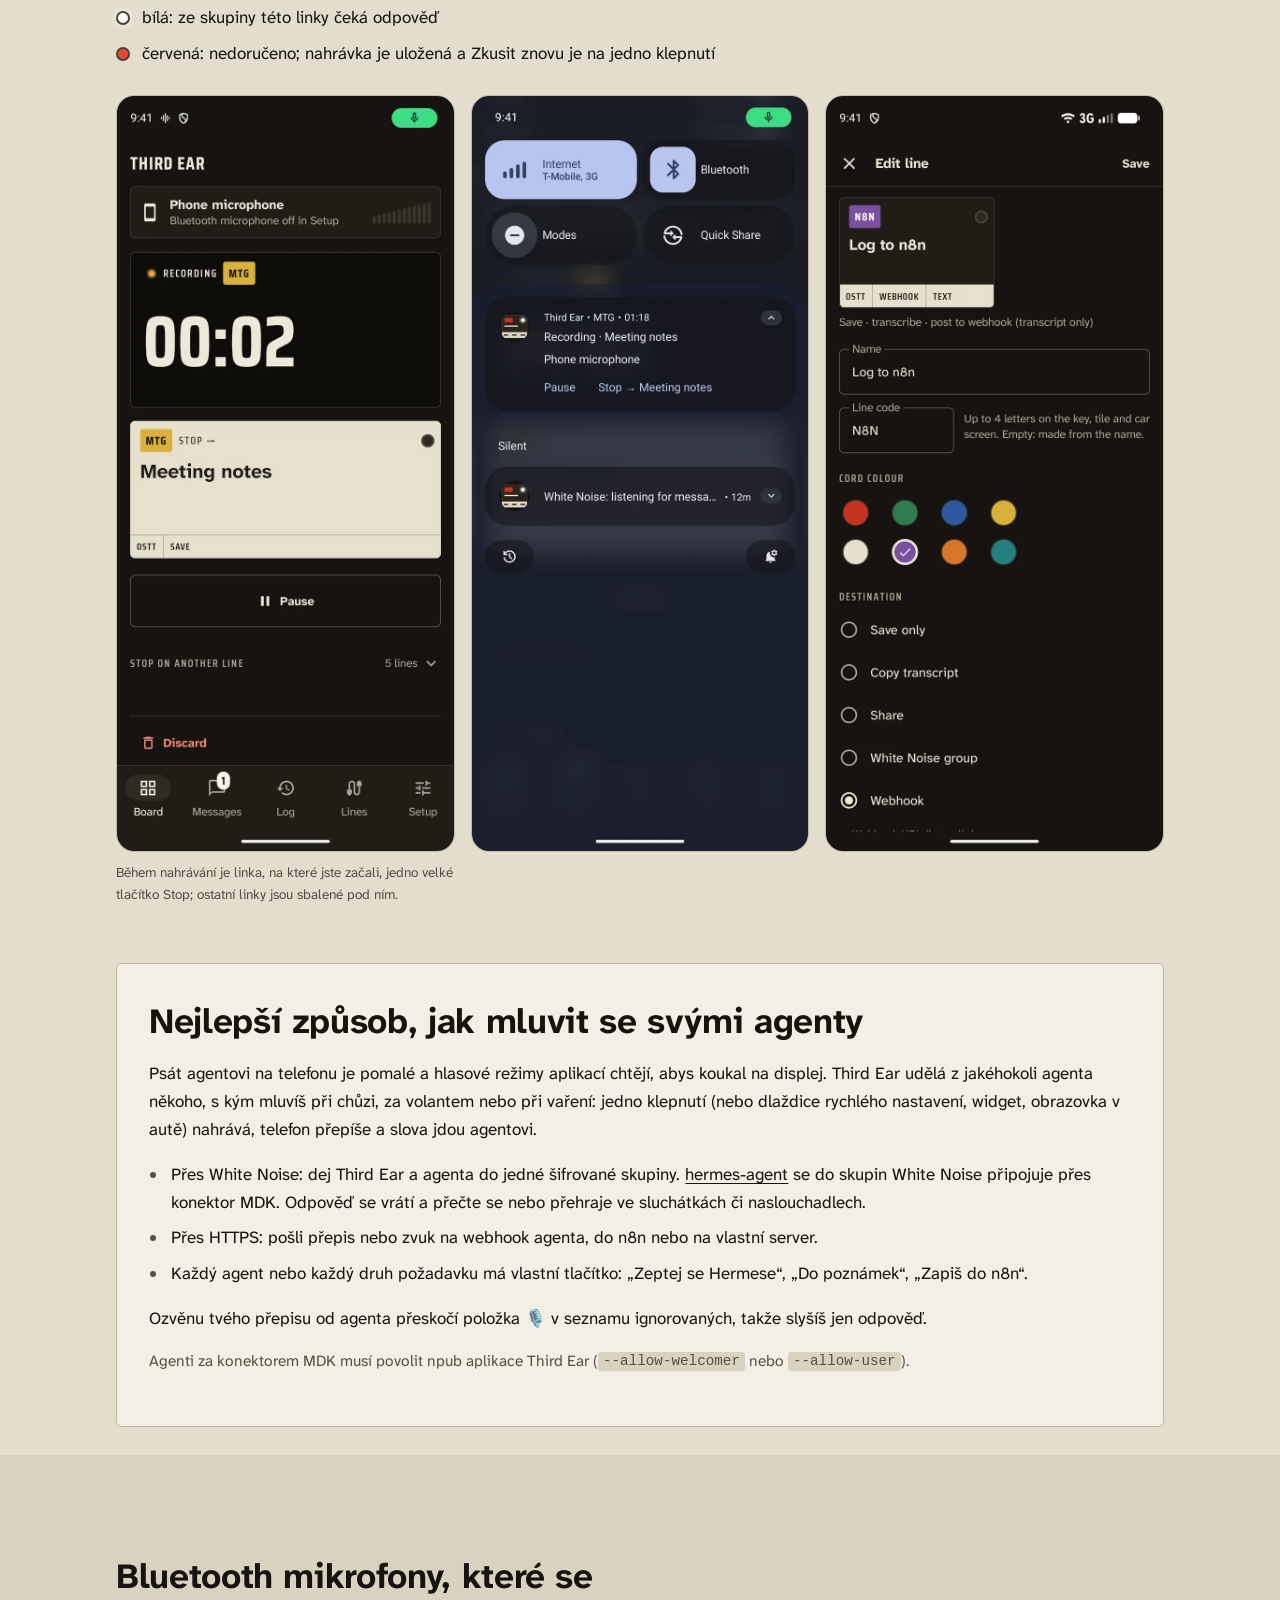
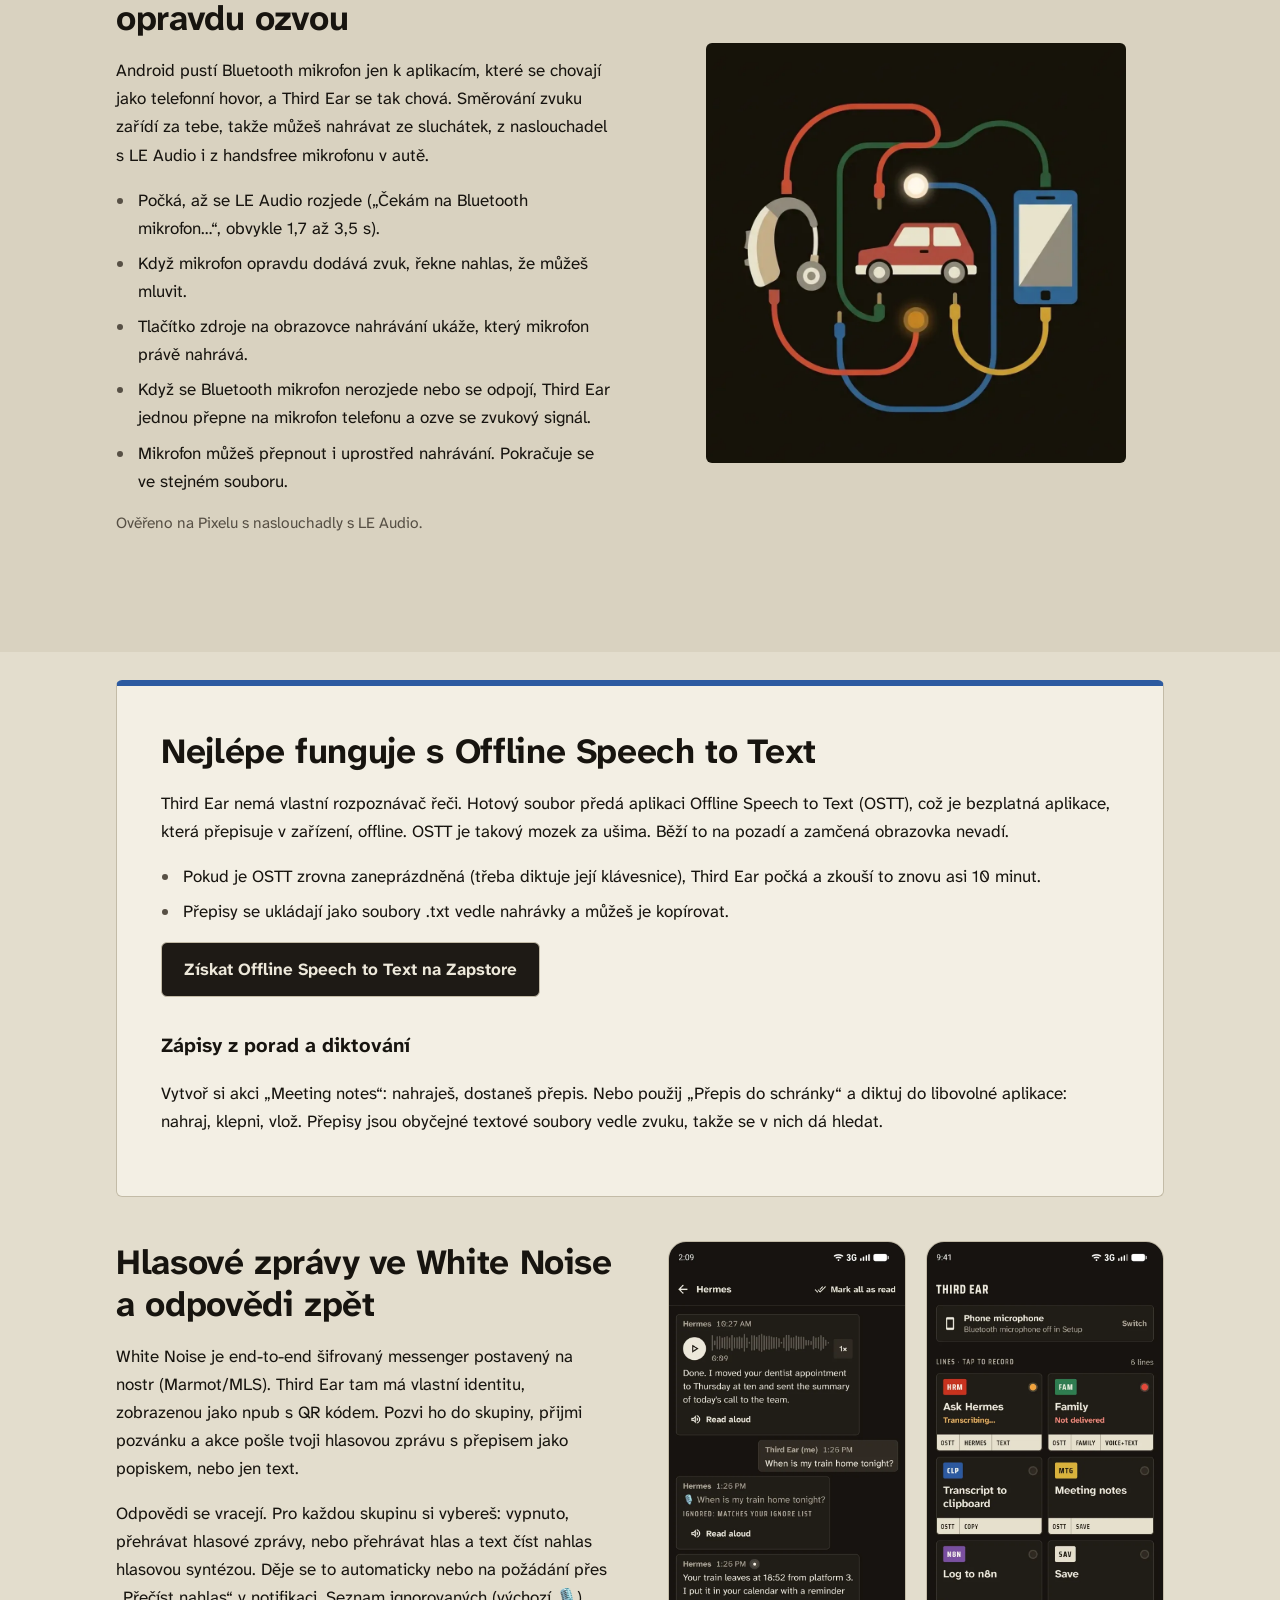
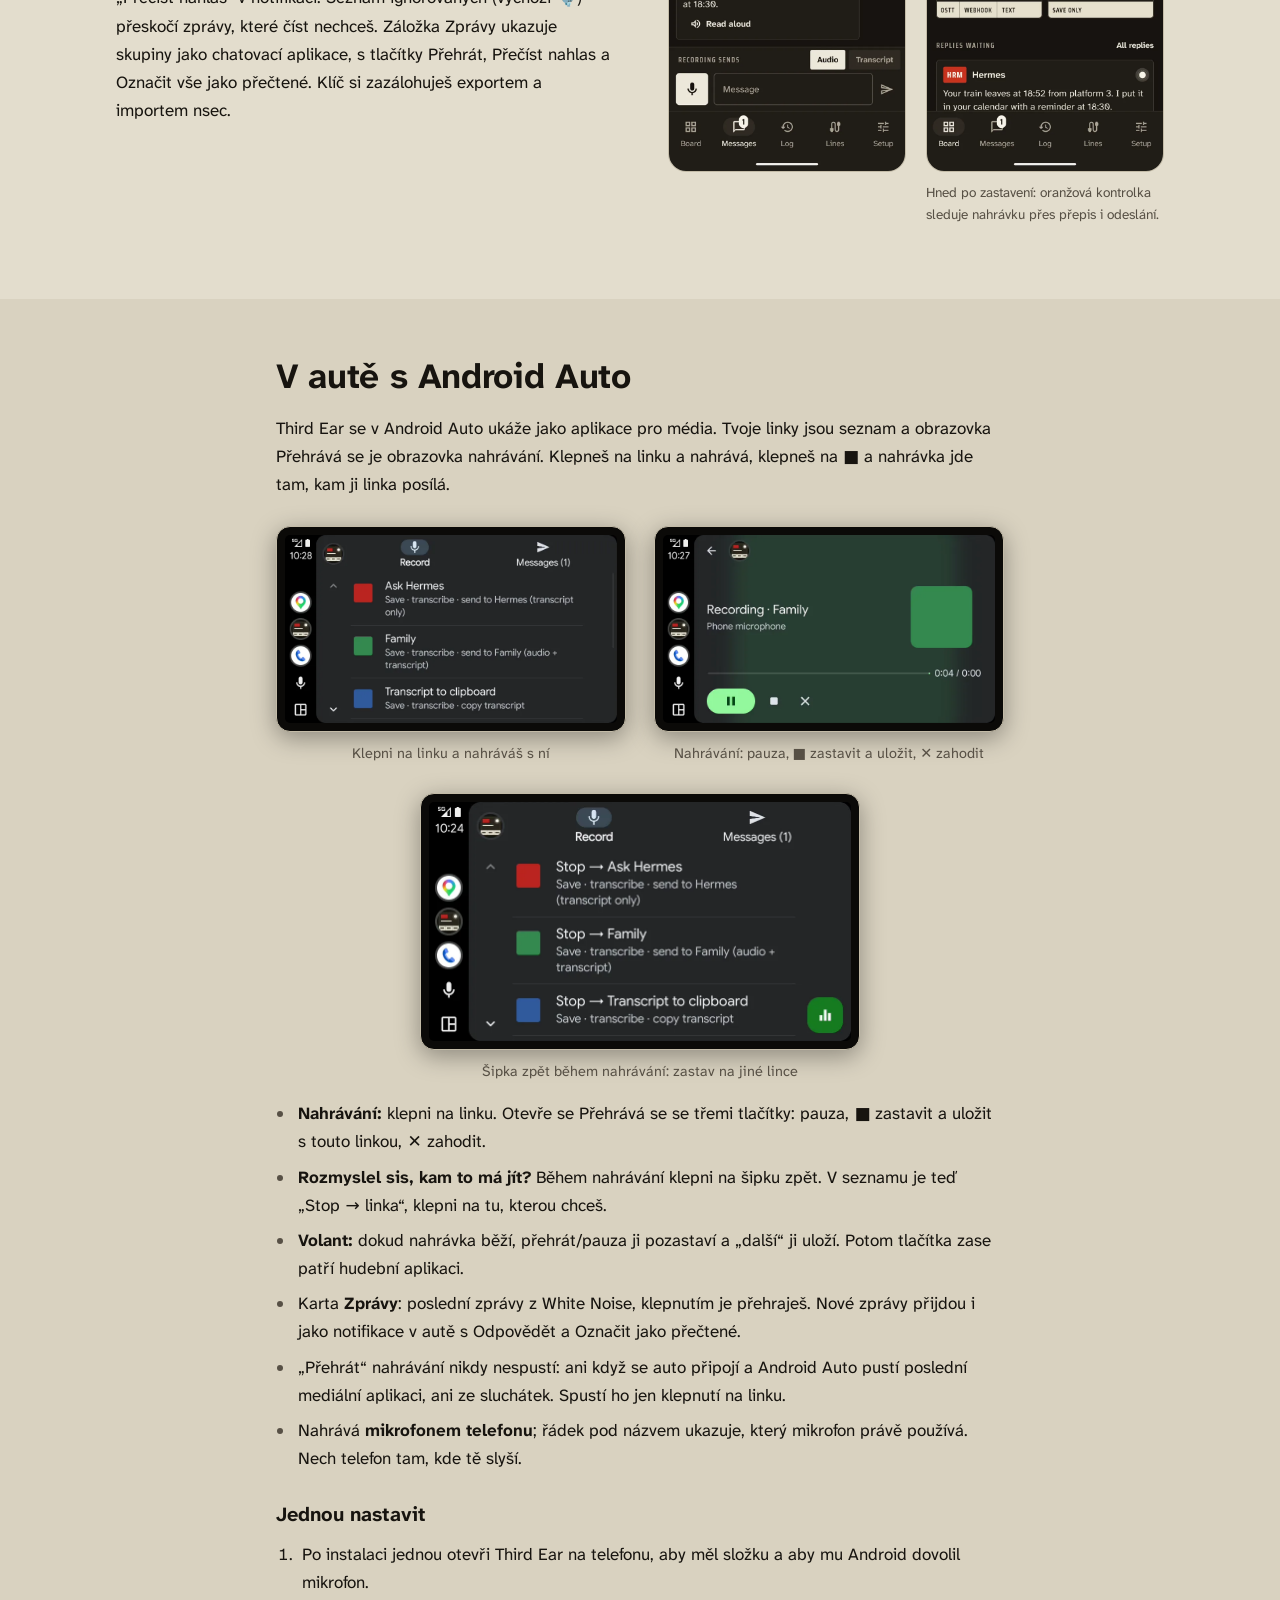
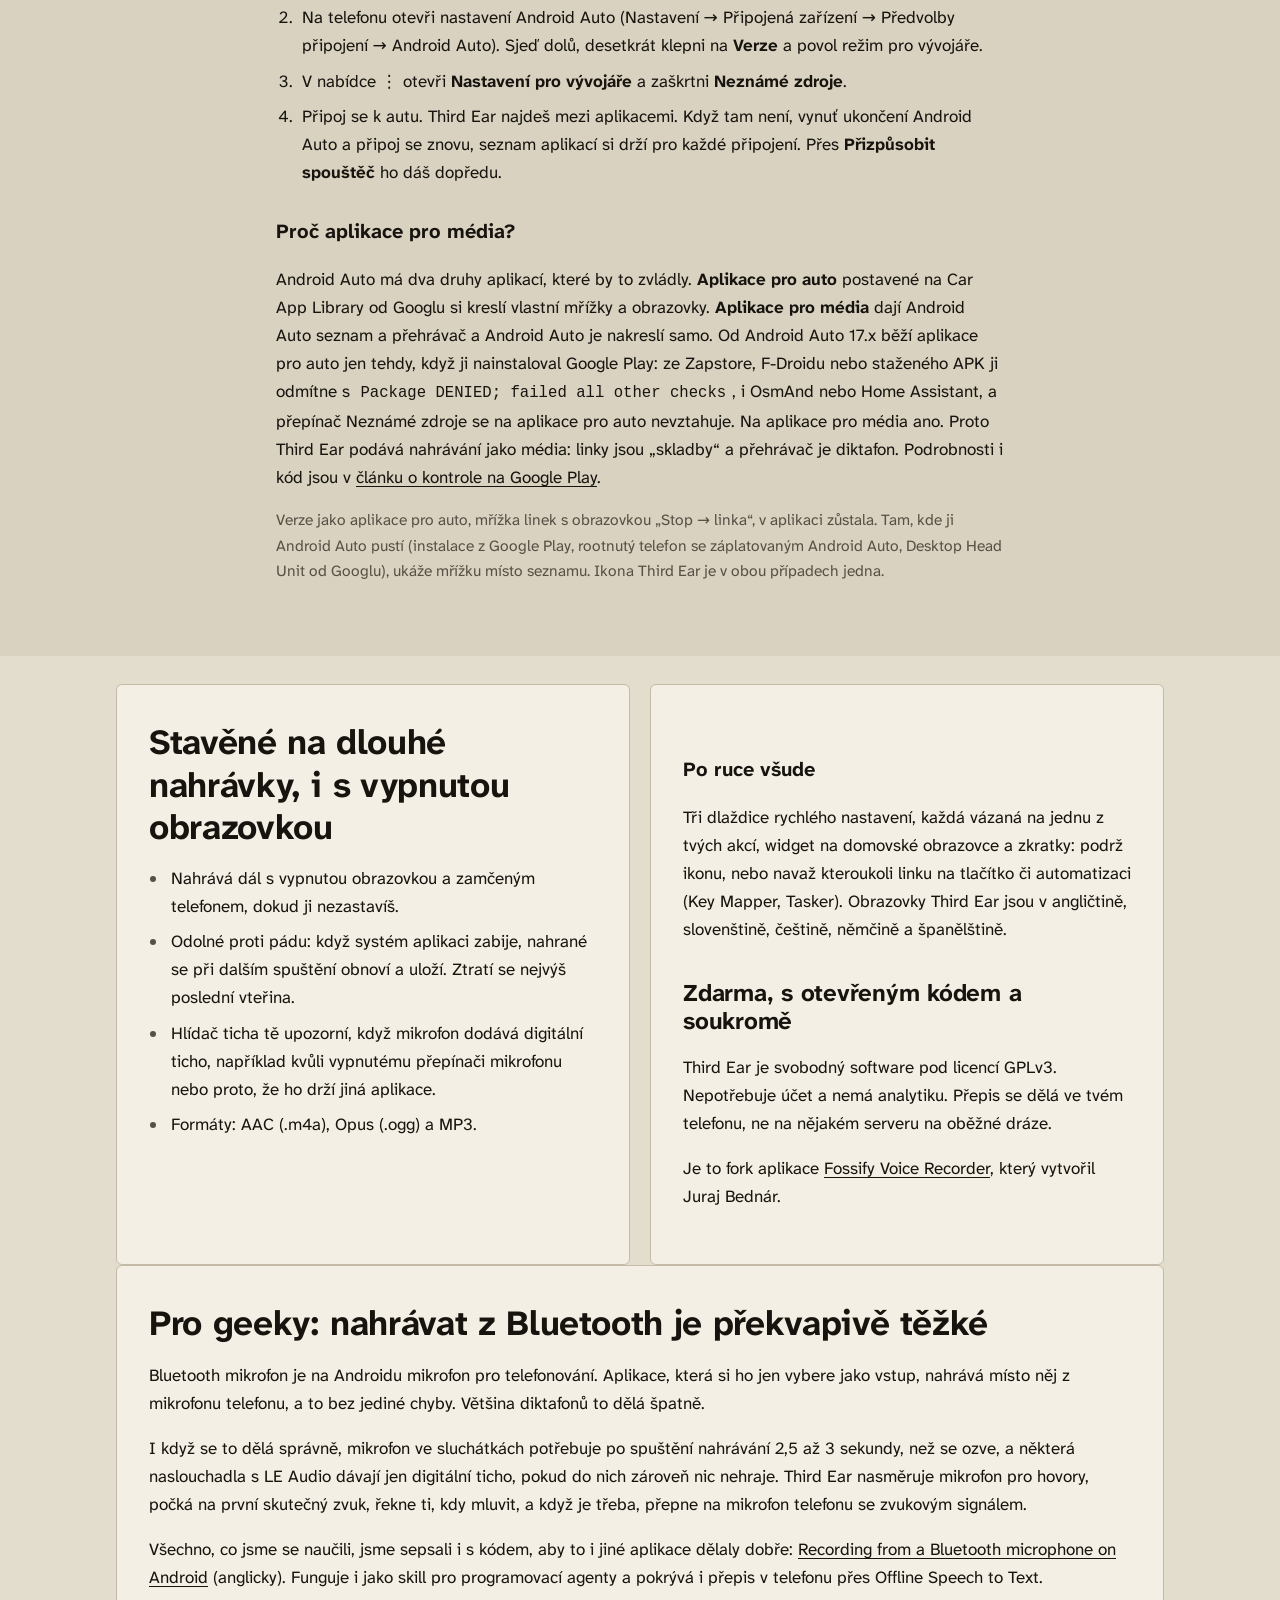
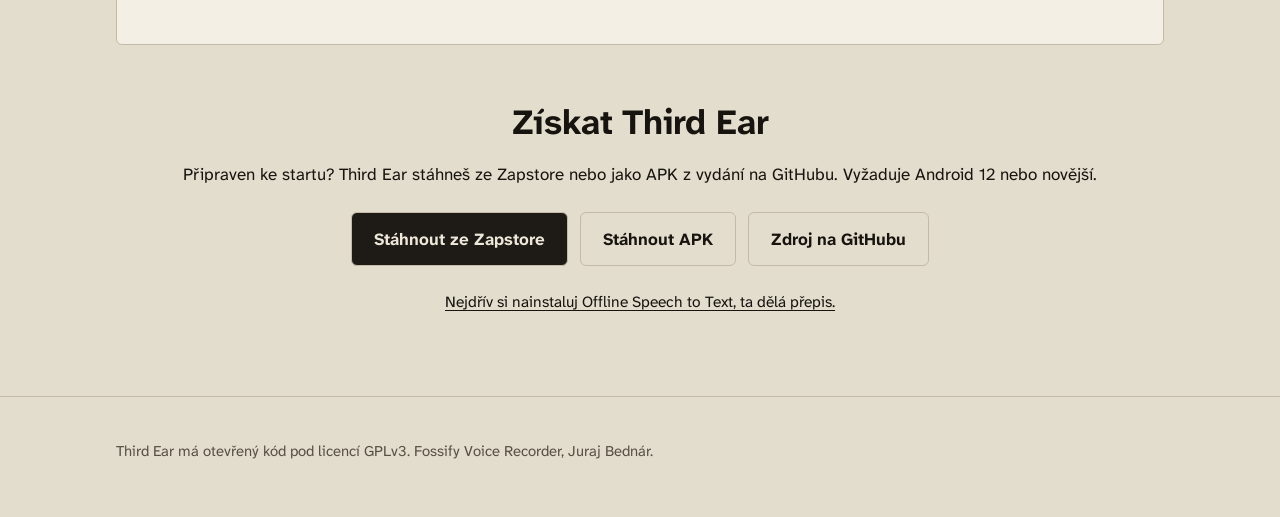
==== commit 85747bbc: "Website and README: Android Auto as a media app, setup how-to and why; pending docs, strings and PRO" ====
--- a/cs/index.html
+++ b/cs/index.html
@@ -107,11 +107,14 @@
 <section id="car" class="band">
  <div class="wrap narrow">
   <h2>V autě s Android Auto</h2>
-  <ul class="list"><li>Na obrazovce auta najdeš mřížku svých akcí.</li><li>Nahrávání přes mikrofon auta a obrazovka „Stop → akce“.</li><li>Příchozí zprávy z White Noise se v autě objeví jako notifikace s tlačítky Odpovědět a Označit jako přečtené. Android Auto je přečte, když o to požádáš, nikdy samo od sebe.</li></ul>
-  <div class="car-shots"><figure class="car"><img src="../img/car-actions.webp" width="800" height="400" alt="Android Auto: Third Ear na obrazovce auta, tlačítko Nahrát a linky Ask Hermes, Family, Transcript to clipboard, Meeting notes a Log to n8n, nahoře Zprávy (1)" loading="lazy" decoding="async"><figcaption>Tvoje linky na obrazovce auta</figcaption></figure><figure class="car"><img src="../img/car-recording.webp" width="800" height="400" alt="Android Auto během nahrávání na Ask Hermes: mikrofon a čas, Pauza a řádek Stop → pro každou linku" loading="lazy" decoding="async"><figcaption>Během nahrávání: zastav na kterékoli lince</figcaption></figure></div>
-  <h3 id="car-setup">Jak zapnout Third Ear v Android Auto</h3>
-  <p>Third Ear není z Play Store, proto ho Android Auto skryje, dokud nepovolíš neznámé zdroje. Povolení ke startu trvá asi minutu:</p>
-  <ol class="steps"><li>V telefonu otevři nastavení Android Auto (v Nastavení vyhledej „Android Auto“).</li><li>Sjeď úplně dolů a zhruba desetkrát klepni na <b>Verze</b>, pak povol nastavení pro vývojáře.</li><li>Klepni na <b>⋮</b> vpravo nahoře → <b>Nastavení pro vývojáře</b> → zapni <b>Neznámé zdroje</b>.</li><li>Zpátky v nastavení Android Auto otevři <b>Přizpůsobit spouštěč</b> a zaškrtni <b>Third Ear</b>.</li><li>V nastavení Third Ear zapni <b>Používat Bluetooth mikrofon</b>, aby nahrával mikrofonem auta.</li><li>Připoj se k autu. Když se Third Ear neobjeví, vynuť ukončení Android Auto a připoj se znovu.</li></ol>
+  <p>Third Ear se v Android Auto ukáže jako aplikace pro média. Tvoje linky jsou seznam a obrazovka Přehrává se je obrazovka nahrávání. Klepneš na linku a nahrává, klepneš na ■ a nahrávka jde tam, kam ji linka posílá.</p>
+  <div class="car-shots"><figure class="car"><img src="../img/car-lines.webp" width="850" height="480" alt="Android Auto: karta Nahrávat v Third Ear se seznamem linek Ask Hermes, Family a Transcript to clipboard, každá se svou barvou a popisem, co dělá; vedle karta Zprávy (1)" loading="lazy" decoding="async"><figcaption>Klepni na linku a nahráváš s ní</figcaption></figure><figure class="car"><img src="../img/car-recording-media.webp" width="850" height="480" alt="Android Auto během nahrávání: Recording · Family, Phone microphone, 0:04 a tři tlačítka: pauza, čtverec pro zastavení a uložení a křížek pro zahození" loading="lazy" decoding="async"><figcaption>Nahrávání: pauza, ■ zastavit a uložit, ✕ zahodit</figcaption></figure><figure class="car"><img src="../img/car-stop-lines.webp" width="850" height="480" alt="Během nahrávání se z karty Nahrávat stane Stop → Ask Hermes, Stop → Family a Stop → Transcript to clipboard" loading="lazy" decoding="async"><figcaption>Šipka zpět během nahrávání: zastav na jiné lince</figcaption></figure></div>
+  <ul class="list"><li><b>Nahrávání:</b> klepni na linku. Otevře se Přehrává se se třemi tlačítky: pauza, <b>■</b> zastavit a uložit s touto linkou, <b>✕</b> zahodit.</li><li><b>Rozmyslel sis, kam to má jít?</b> Během nahrávání klepni na šipku zpět. V seznamu je teď „Stop → linka“, klepni na tu, kterou chceš.</li><li><b>Volant:</b> dokud nahrávka běží, přehrát/pauza ji pozastaví a „další“ ji uloží. Potom tlačítka zase patří hudební aplikaci.</li><li>Karta <b>Zprávy</b>: poslední zprávy z White Noise, klepnutím je přehraješ. Nové zprávy přijdou i jako notifikace v autě s Odpovědět a Označit jako přečtené.</li><li>„Přehrát“ nahrávání nikdy nespustí: ani když se auto připojí a Android Auto pustí poslední mediální aplikaci, ani ze sluchátek. Spustí ho jen klepnutí na linku.</li><li>Nahrává <b>mikrofonem telefonu</b>; řádek pod názvem ukazuje, který mikrofon právě používá. Nech telefon tam, kde tě slyší.</li></ul>
+  <h3 id="car-setup">Jednou nastavit</h3>
+  <ol class="steps"><li>Po instalaci jednou otevři Third Ear na telefonu, aby měl složku a aby mu Android dovolil mikrofon.</li><li>Na telefonu otevři nastavení Android Auto (Nastavení → Připojená zařízení → Předvolby připojení → Android Auto). Sjeď dolů, desetkrát klepni na <b>Verze</b> a povol režim pro vývojáře.</li><li>V nabídce ⋮ otevři <b>Nastavení pro vývojáře</b> a zaškrtni <b>Neznámé zdroje</b>.</li><li>Připoj se k autu. Third Ear najdeš mezi aplikacemi. Když tam není, vynuť ukončení Android Auto a připoj se znovu, seznam aplikací si drží pro každé připojení. Přes <b>Přizpůsobit spouštěč</b> ho dáš dopředu.</li></ol>
+  <h3>Proč aplikace pro média?</h3>
+  <p>Android Auto má dva druhy aplikací, které by to zvládly. <b>Aplikace pro auto</b> postavené na Car App Library od Googlu si kreslí vlastní mřížky a obrazovky. <b>Aplikace pro média</b> dají Android Auto seznam a přehrávač a Android Auto je nakreslí samo. Od Android Auto 17.x běží aplikace pro auto jen tehdy, když ji nainstaloval Google Play: ze Zapstore, F-Droidu nebo staženého APK ji odmítne s <code>Package DENIED; failed all other checks</code>, i OsmAnd nebo Home Assistant, a přepínač Neznámé zdroje se na aplikace pro auto nevztahuje. Na aplikace pro média ano. Proto Third Ear podává nahrávání jako média: linky jsou „skladby“ a přehrávač je diktafon. Podrobnosti i kód jsou v <a href="https://github.com/jooray/third-ear/blob/main/docs/ANDROID-AUTO-PLAY-CHECK.md">článku o kontrole na Google Play</a>.</p>
+  <p class="note">Verze jako aplikace pro auto, mřížka linek s obrazovkou „Stop → linka“, v aplikaci zůstala. Tam, kde ji Android Auto pustí (instalace z Google Play, rootnutý telefon se záplatovaným Android Auto, Desktop Head Unit od Googlu), ukáže mřížku místo seznamu. Ikona Third Ear je v obou případech jedna.</p>
  </div>
 </section>
 
--- a/css/style.css
+++ b/css/style.css
@@ -93,4 +93,5 @@
 .car-shots{display:grid;grid-template-columns:repeat(auto-fit,minmax(260px,1fr));gap:28px;margin:28px 0 12px}
 .car-shots figure.car{margin:0;max-width:440px;justify-self:center;width:100%}
 .car-shots figure.car img{display:block;width:100%;height:auto;border-radius:14px;background:#0b0a08;padding:8px;border:1px solid var(--line);box-shadow:0 6px 24px rgba(0,0,0,.35)}
+.car-shots figure.car:nth-child(odd):last-child{grid-column:1/-1}
 .car-shots figcaption{margin-top:10px;font-size:.9rem;color:var(--mute);text-align:center}
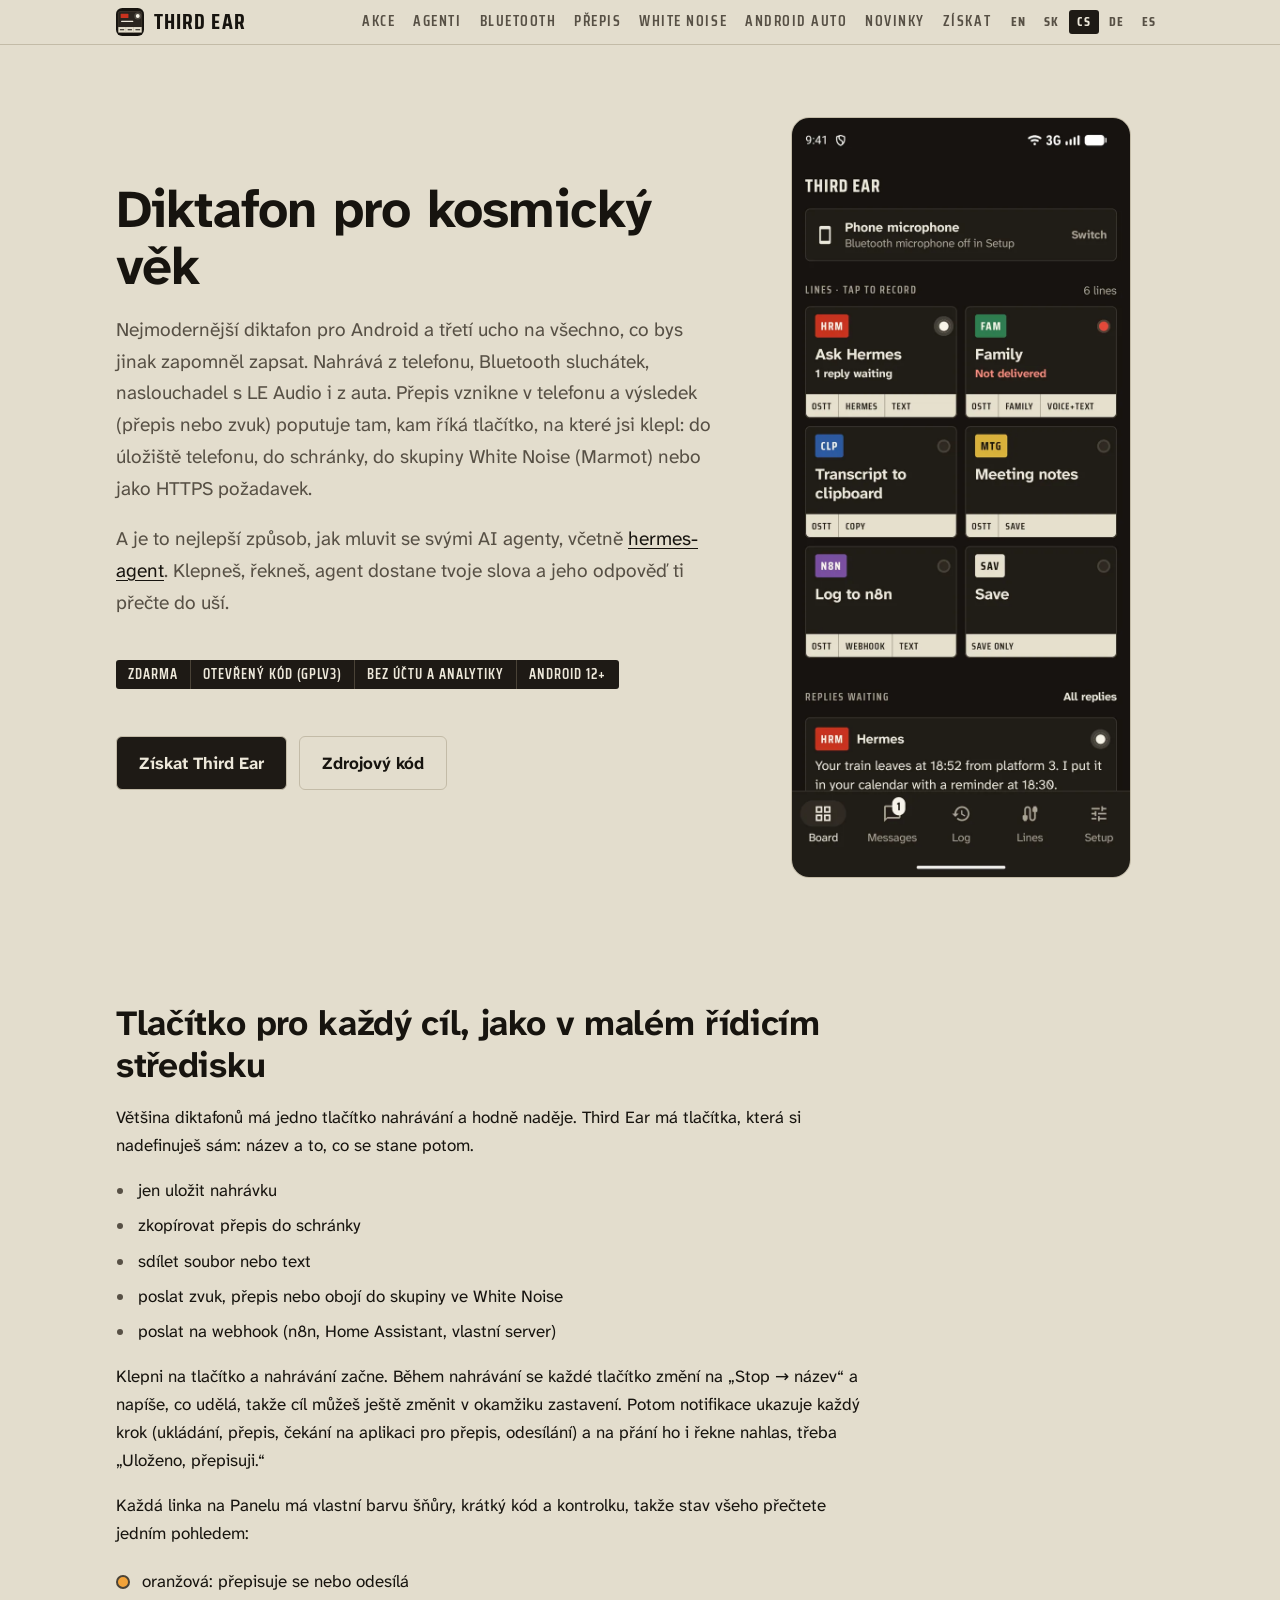
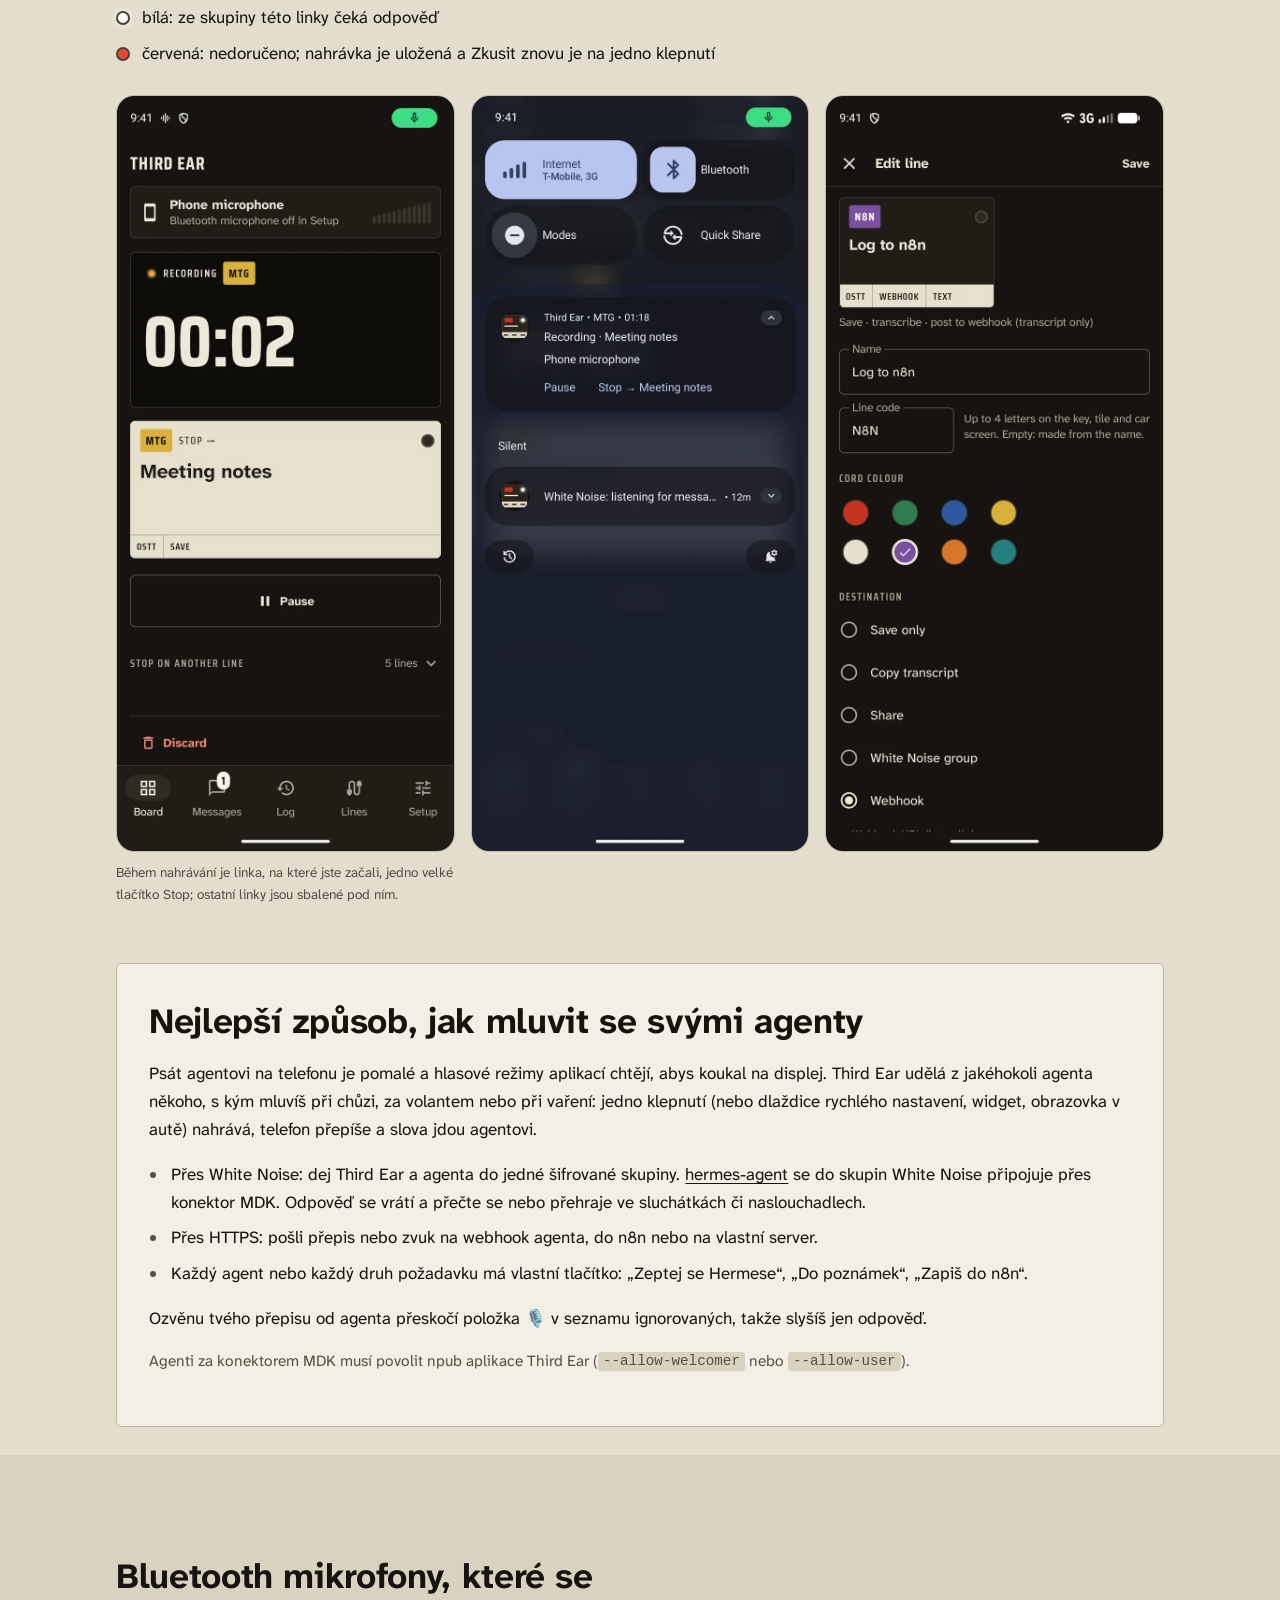
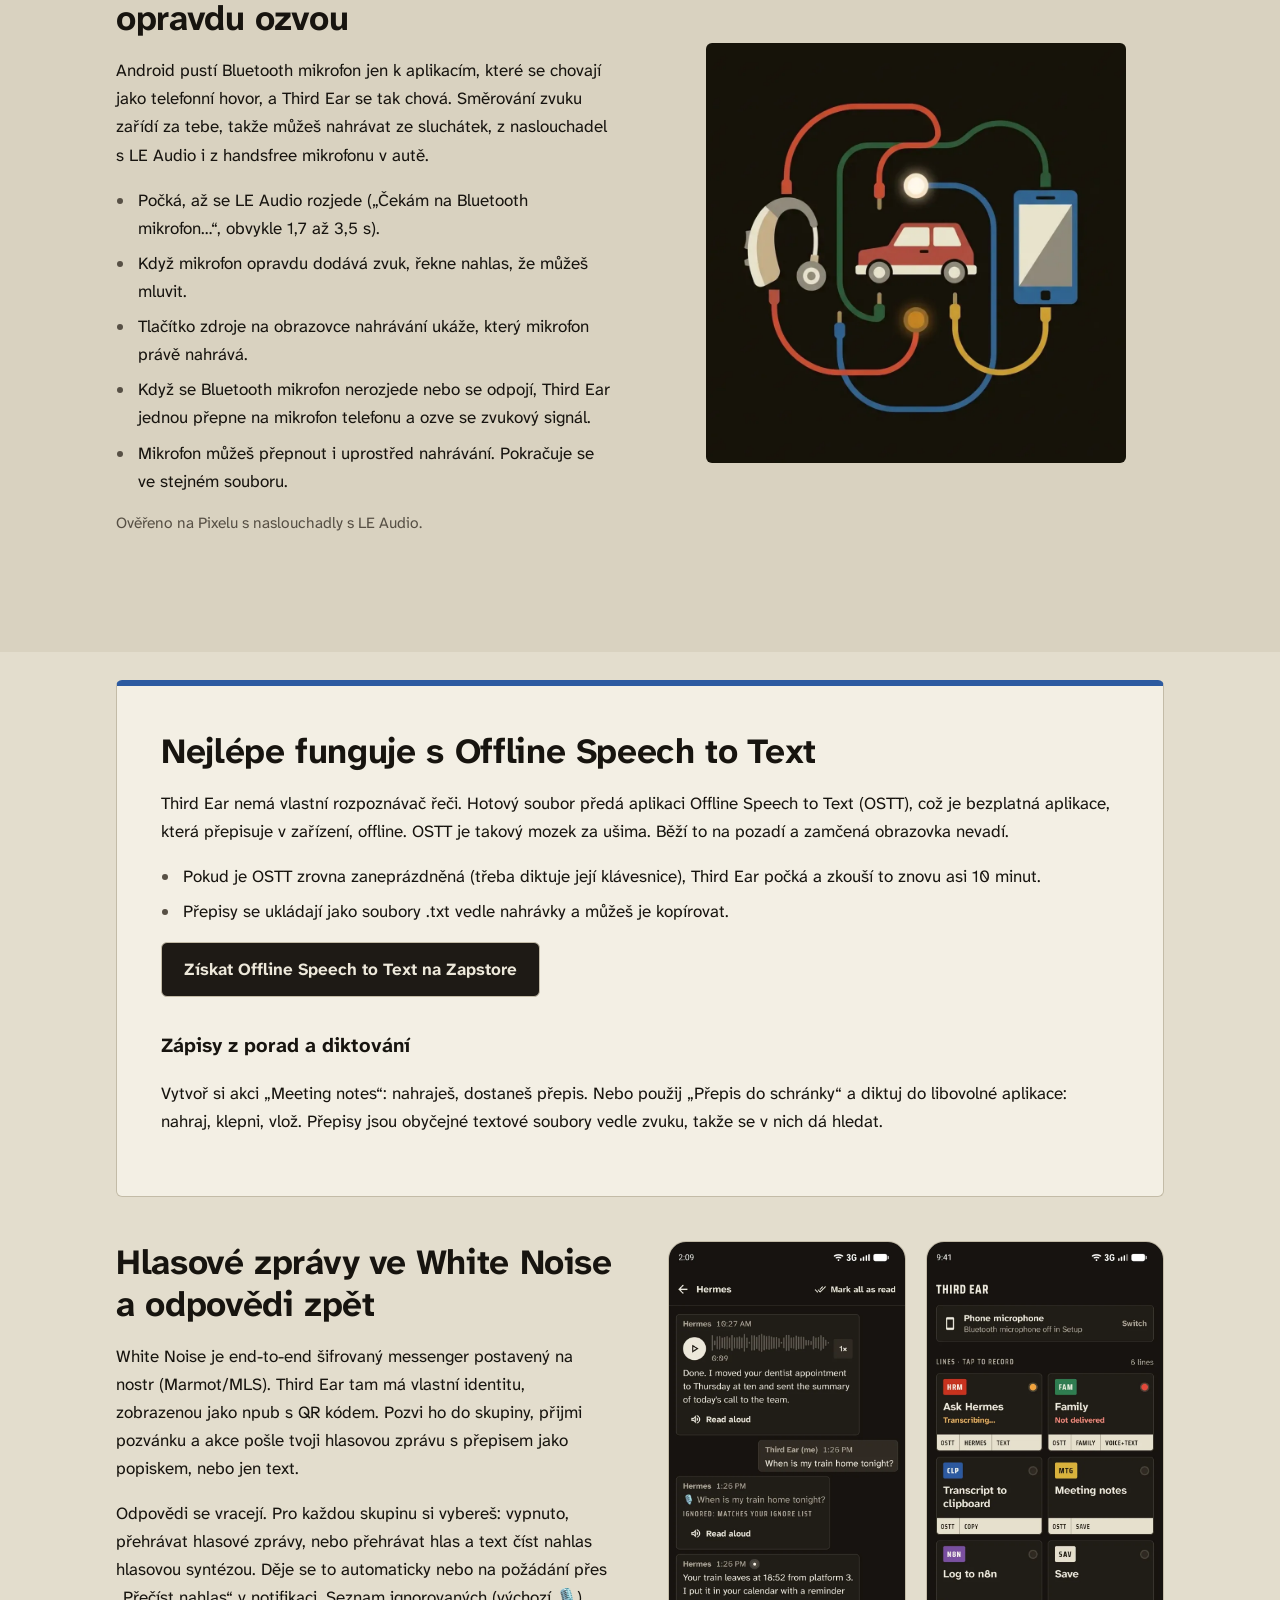
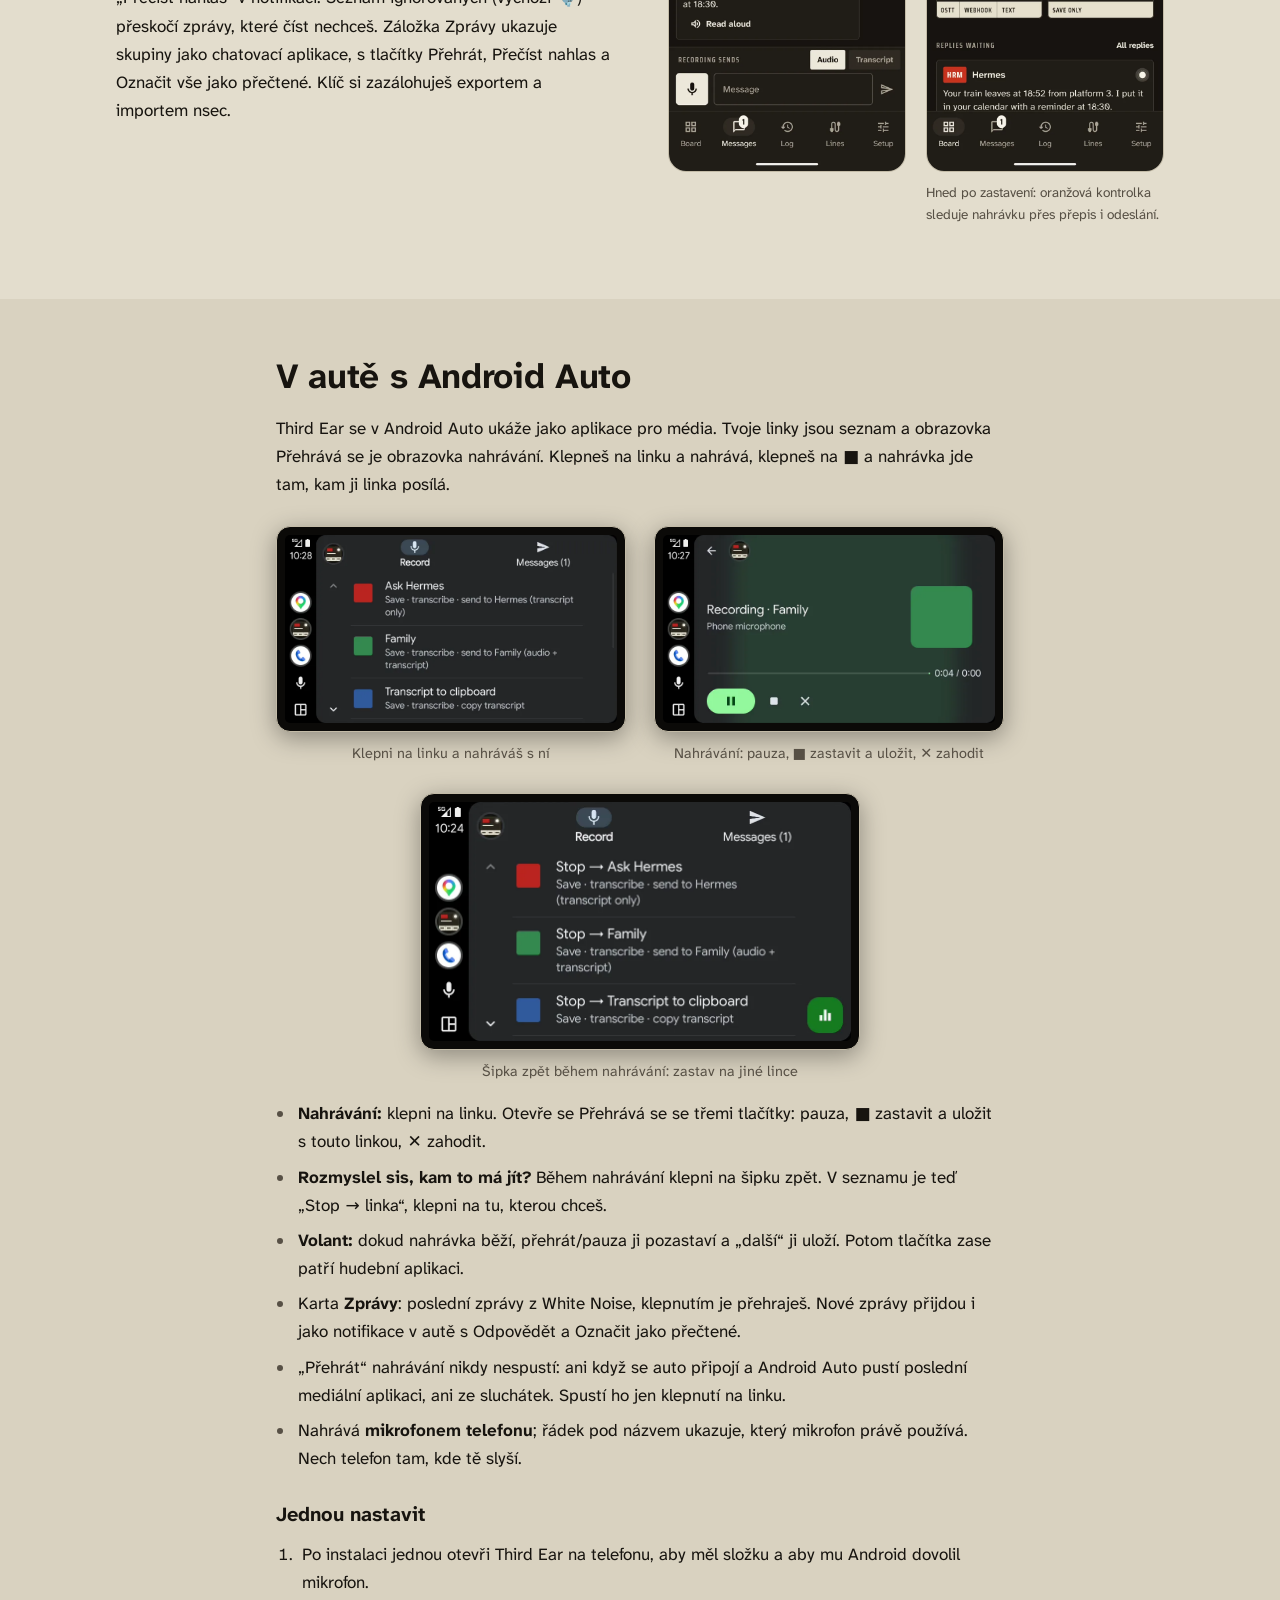
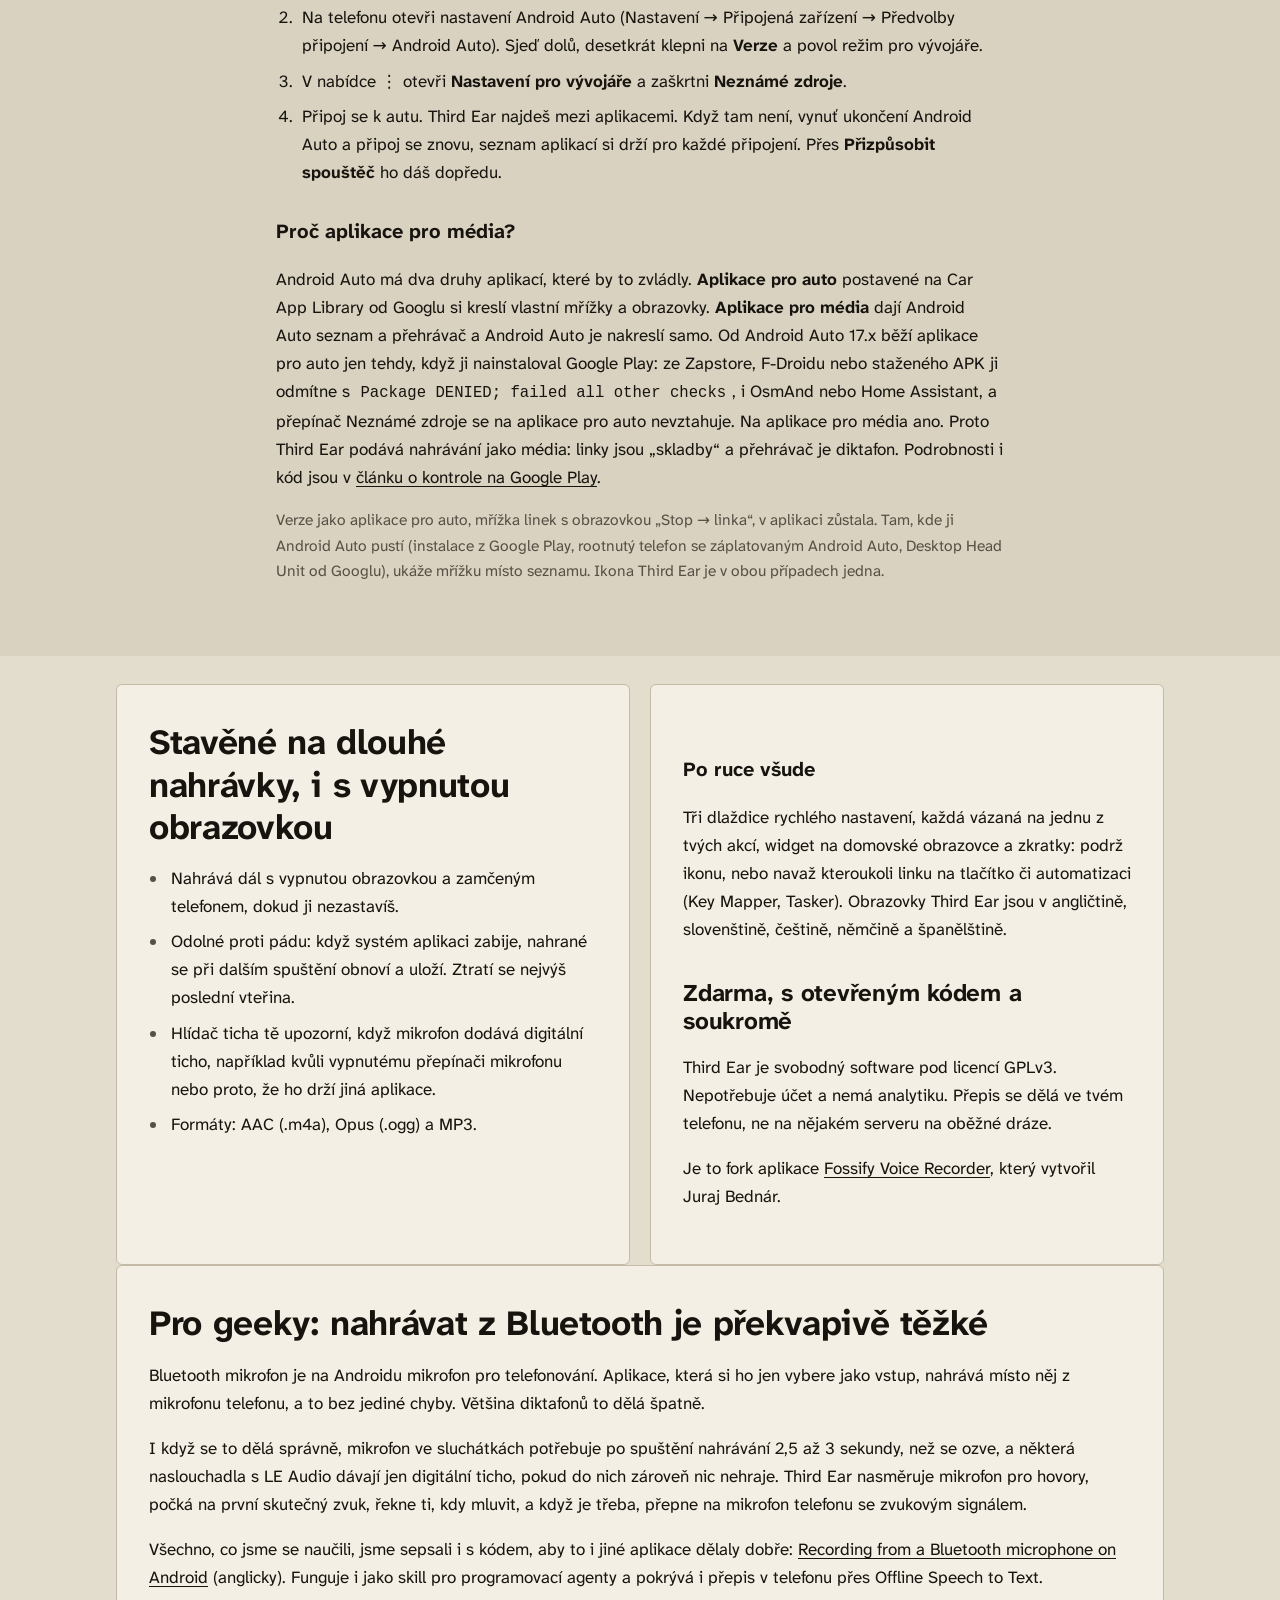
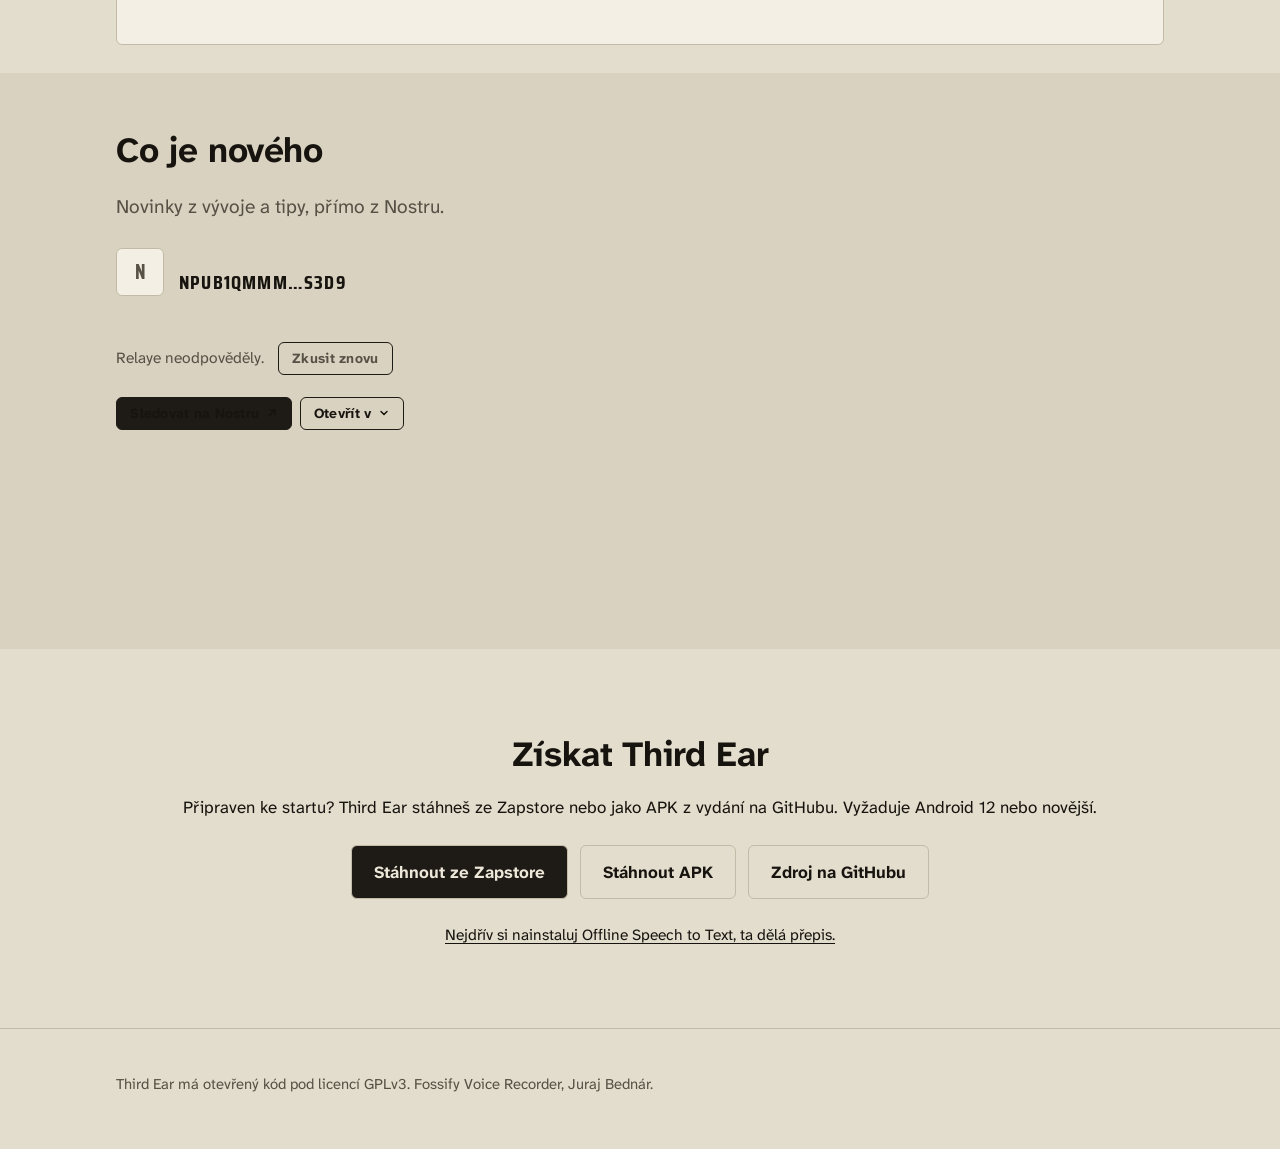
==== commit 8b4a971a: "Website: live Nostr feed section (vendored nostr-live 1.0.0), EN/SK/CS/DE/ES" ====
--- a/cs/index.html
+++ b/cs/index.html
@@ -21,13 +21,14 @@
 <link rel="preconnect" href="https://fonts.gstatic.com" crossorigin>
 <link rel="stylesheet" href="https://fonts.googleapis.com/css2?family=Atkinson+Hyperlegible+Next:wght@400;700&family=Saira+Condensed:wght@600;700&display=swap">
 <link rel="stylesheet" href="../css/style.css">
+<script src="../vendor/nostr-live.js?v=1.0.0" defer></script>
 </head>
 <body>
 <a class="skip" href="#main">Přeskočit na obsah</a>
 <header class="top">
  <div class="wrap bar">
   <a class="brand" href="../cs/"><svg xmlns="http://www.w3.org/2000/svg" viewBox="18 18 72 72" width="28" height="28" aria-hidden="true"> <rect x="18" y="18" width="72" height="72" rx="16" fill="#16130F"/> <path fill="#2A251F" stroke="#4A4337" stroke-width="1.5" d="M28,27 h52 a4,4 0 0 1 4,4 v50 h-60 v-50 a4,4 0 0 1 4,-4 z"/> <rect x="30" y="33" width="20" height="11" rx="1.5" fill="#C8321E"/> <circle cx="74" cy="38.5" r="9" fill="#F7F4EA" fill-opacity="0.2"/> <circle cx="74" cy="38.5" r="6.5" fill="#4A4337"/> <circle cx="74" cy="38.5" r="5" fill="#F7F4EA"/> <rect x="31" y="51" width="31.5" height="3" rx="1.5" fill="#EDE8DA"/> <rect x="24" y="67" width="60" height="14" fill="#E6E0CE"/> <path fill="#B4AD9B" d="M43,67 h1 v14 h-1 z M63,67 h1 v14 h-1 z"/> <path fill="#1E1A14" d="M28,72.5 h11 v3 h-11 z M48,72.5 h11 v3 h-11 z M68,72.5 h12 v3 h-12 z"/> </svg>Third Ear</a>
-  <nav class="links" aria-label="Sections"><a href="#actions">Akce</a><a href="#agents">Agenti</a><a href="#bluetooth">Bluetooth</a><a href="#ostt">Přepis</a><a href="#whitenoise">White Noise</a><a href="#car">Android Auto</a><a href="#get">Získat</a></nav>
+  <nav class="links" aria-label="Sections"><a href="#actions">Akce</a><a href="#agents">Agenti</a><a href="#bluetooth">Bluetooth</a><a href="#ostt">Přepis</a><a href="#whitenoise">White Noise</a><a href="#car">Android Auto</a><a href="#news">Novinky</a><a href="#get">Získat</a></nav>
   <nav class="lang" aria-label="Language"><a href="../" hreflang="en" lang="en">EN</a><a href="../sk/" hreflang="sk" lang="sk">SK</a><a href="../cs/" hreflang="cs" lang="cs" aria-current="page">CS</a><a href="../de/" hreflang="de" lang="de">DE</a><a href="../es/" hreflang="es" lang="es">ES</a></nav>
  </div>
 </header>
@@ -141,6 +142,14 @@
  </div>
 </section>
 
+<section id="news" class="band">
+ <div class="wrap">
+  <h2>Co je nového</h2>
+  <p class="lead">Novinky z vývoje a tipy, přímo z Nostru.</p>
+  <div class="news" data-nostr-live data-nprofile="nprofile1qqsqdaacrlv5lludl9wsnjdkzfl2vlmh3zw2gek38kce60dhjp83htgpr3mhxue69uhkummnw3ezucmewp5x2unsw4hxktn5dajxz7gpzemhxue69uhhyetvv9ujuurjd9kkzmpwdejhgqg5waehxw309aex2mrp0yhxgctdw4eju6t0trqquu" data-relays="wss://nostr.cypherpunk.today,wss://relay.primal.net,wss://relay.damus.io" data-layout="cards" data-limit="3" data-lang="cs"></div>
+ </div>
+</section>
+
 <section id="get" class="wrap get">
  <h2>Získat Third Ear</h2>
  <p>Připraven ke startu? Third Ear stáhneš ze Zapstore nebo jako APK z vydání na GitHubu. Vyžaduje Android 12 nebo novější.</p>
--- a/css/style.css
+++ b/css/style.css
@@ -95,3 +95,10 @@
 .car-shots figure.car img{display:block;width:100%;height:auto;border-radius:14px;background:#0b0a08;padding:8px;border:1px solid var(--line);box-shadow:0 6px 24px rgba(0,0,0,.35)}
 .car-shots figure.car:nth-child(odd):last-child{grid-column:1/-1}
 .car-shots figcaption{margin-top:10px;font-size:.9rem;color:var(--mute);text-align:center}
+
+/* Nostr feed (vendored nostr-live), in the site's tokens */
+.news{--nl-fg:var(--text);--nl-muted:var(--mute);--nl-card-bg:var(--card);--nl-border:var(--line);--nl-accent:var(--acc);--nl-accent-fg:var(--accfg);--nl-link:var(--link);--nl-radius:6px;--nl-media-radius:6px;--nl-gap:20px;--nl-font:"Atkinson Hyperlegible Next",system-ui,-apple-system,"Segoe UI",Roboto,sans-serif;--nl-heading-font:"Saira Condensed",sans-serif;--nl-avatar-radius:6px;--nl-card-pad:20px;font-size:.97rem;min-height:22rem}
+.news .nl__name{text-transform:uppercase;letter-spacing:.06em;font-weight:700}
+.news .nl__btn{font-weight:700;letter-spacing:.02em}
+.news a:focus-visible,.news button:focus-visible{outline:3px solid var(--link);outline-offset:3px}
+@media(max-width:600px){.news{min-height:30rem}}
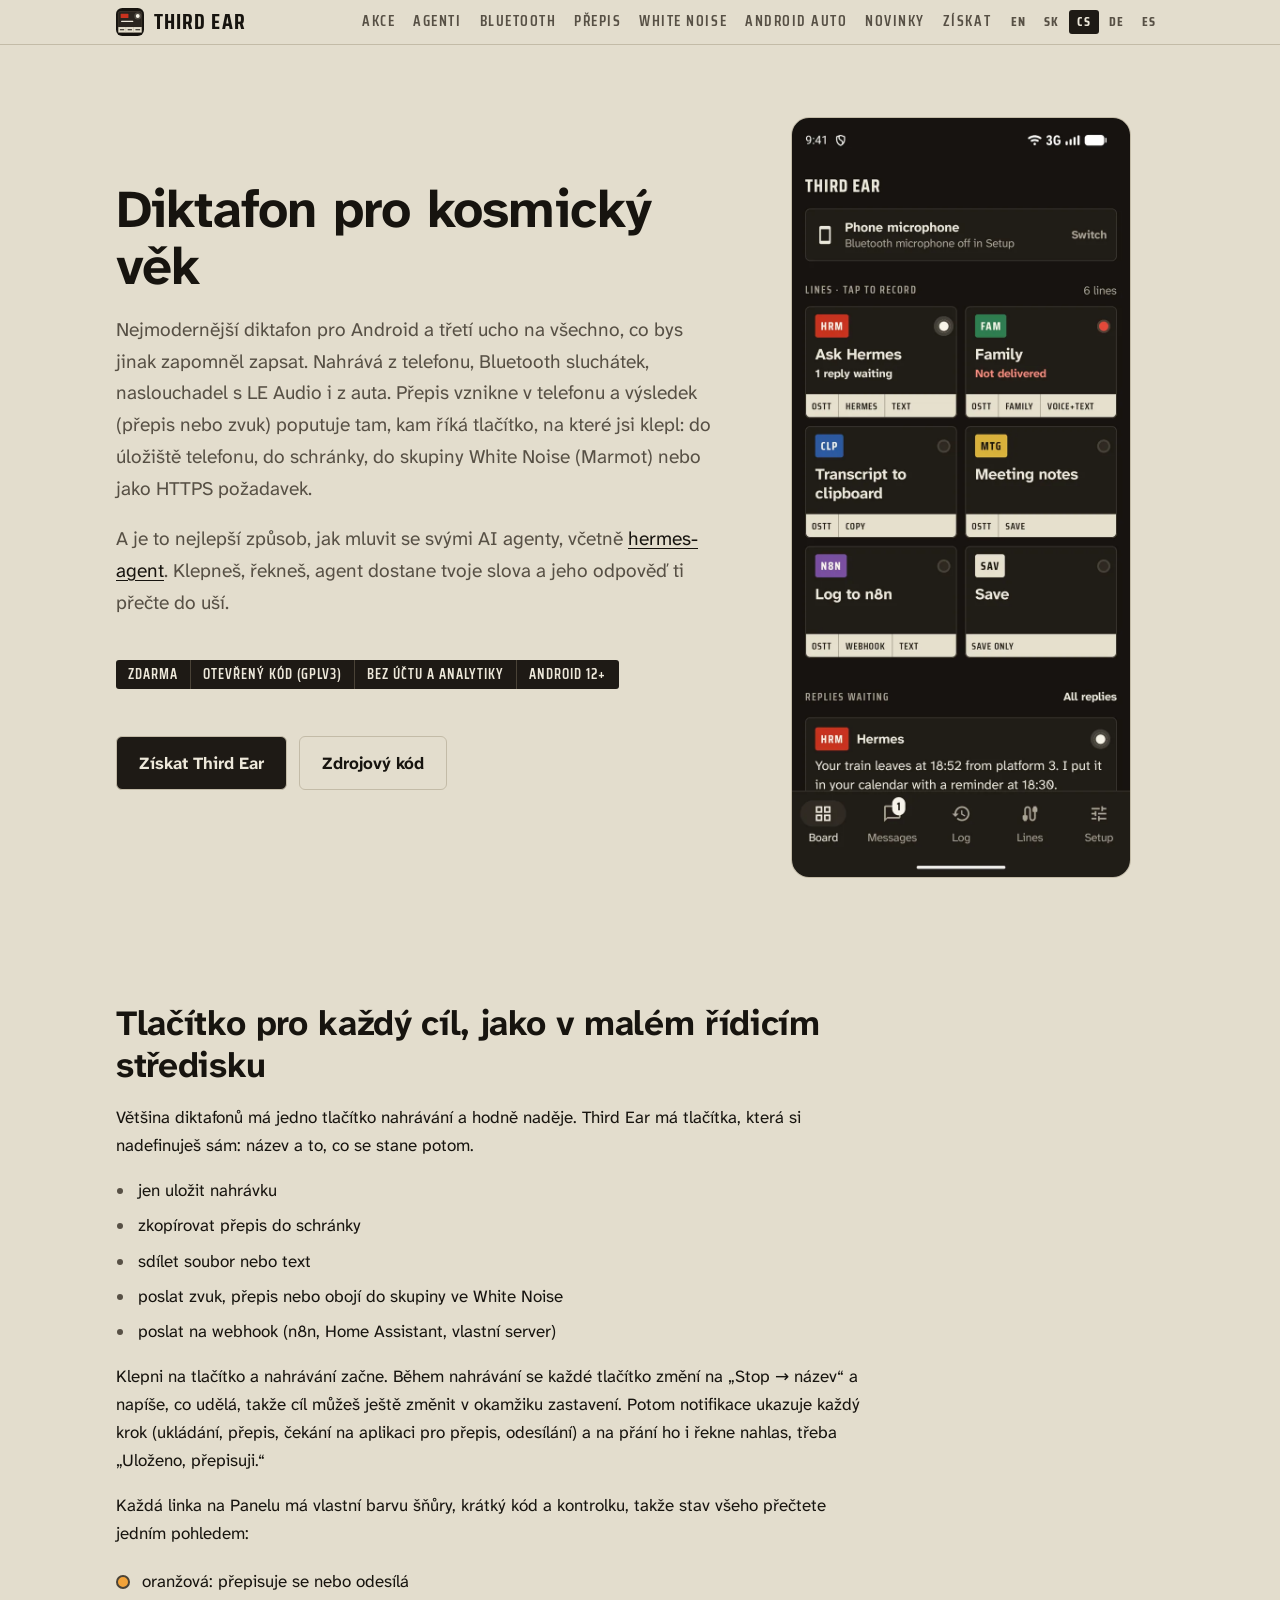
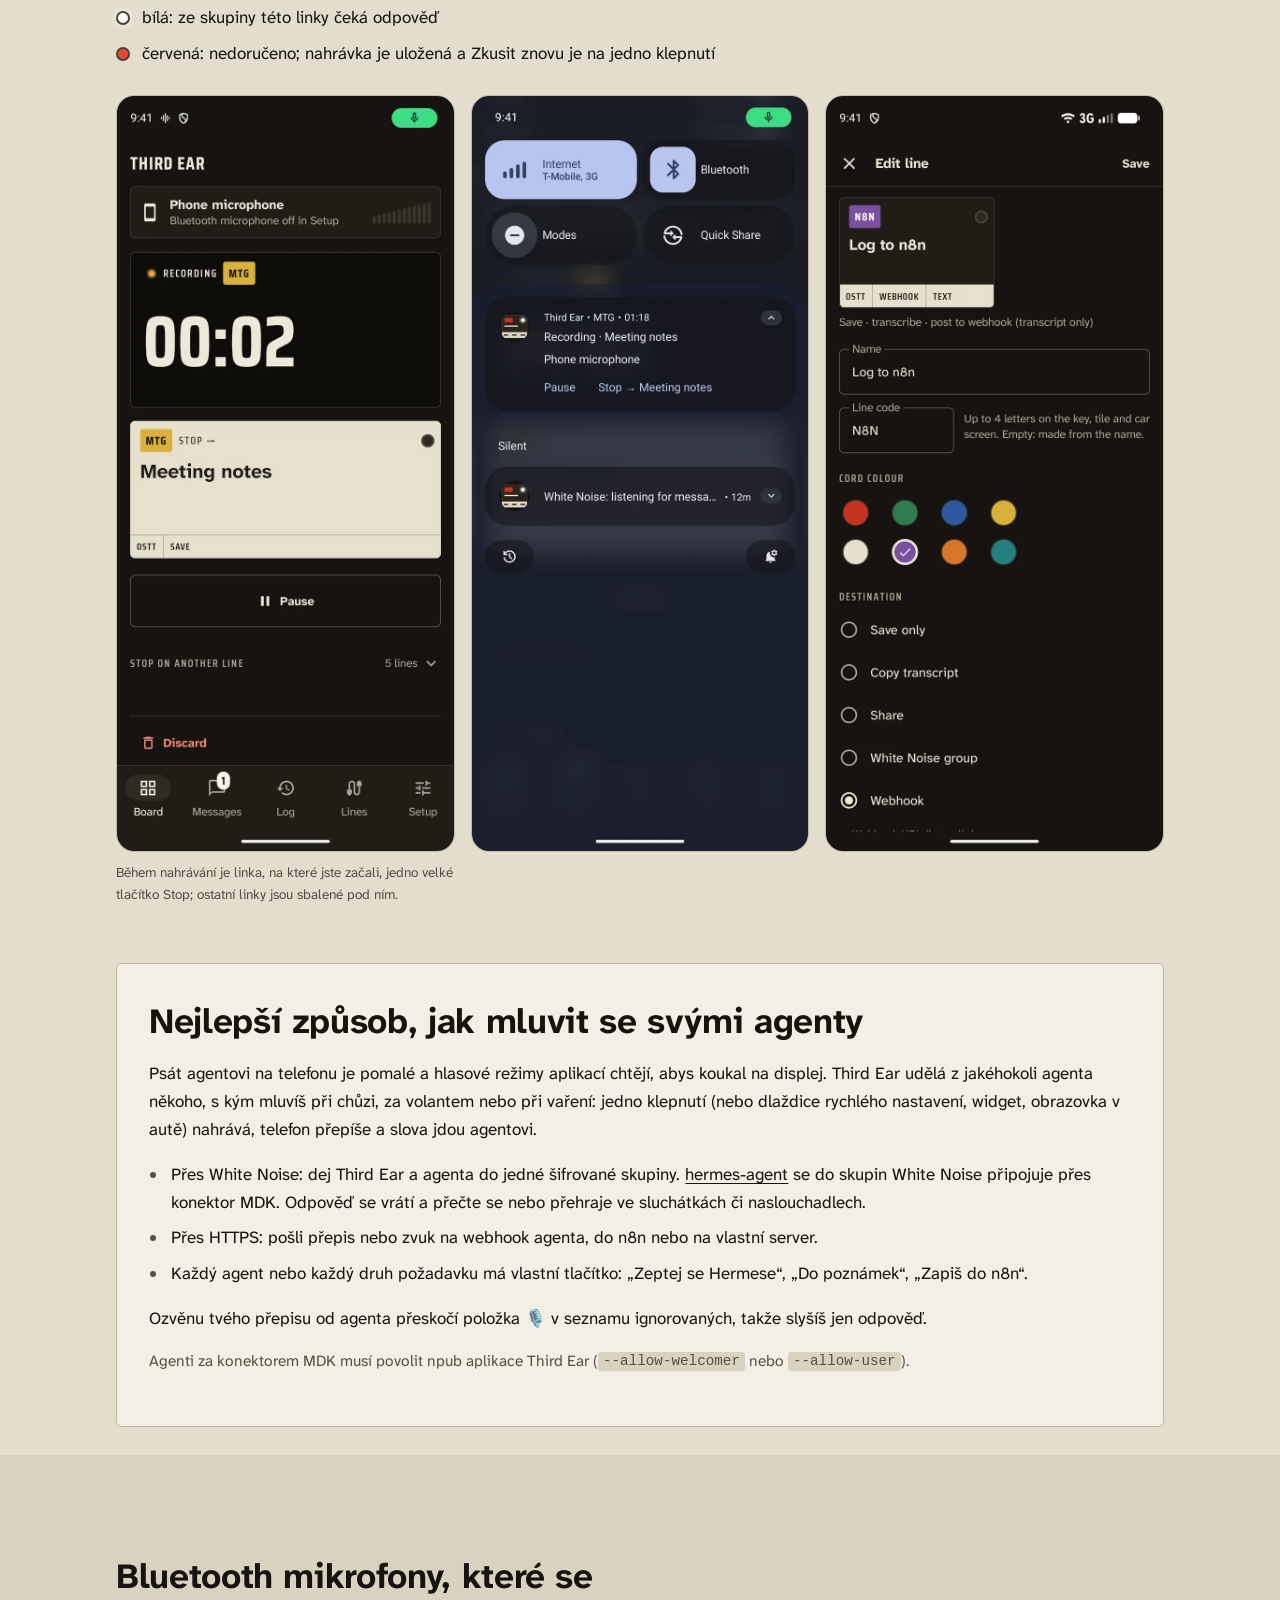
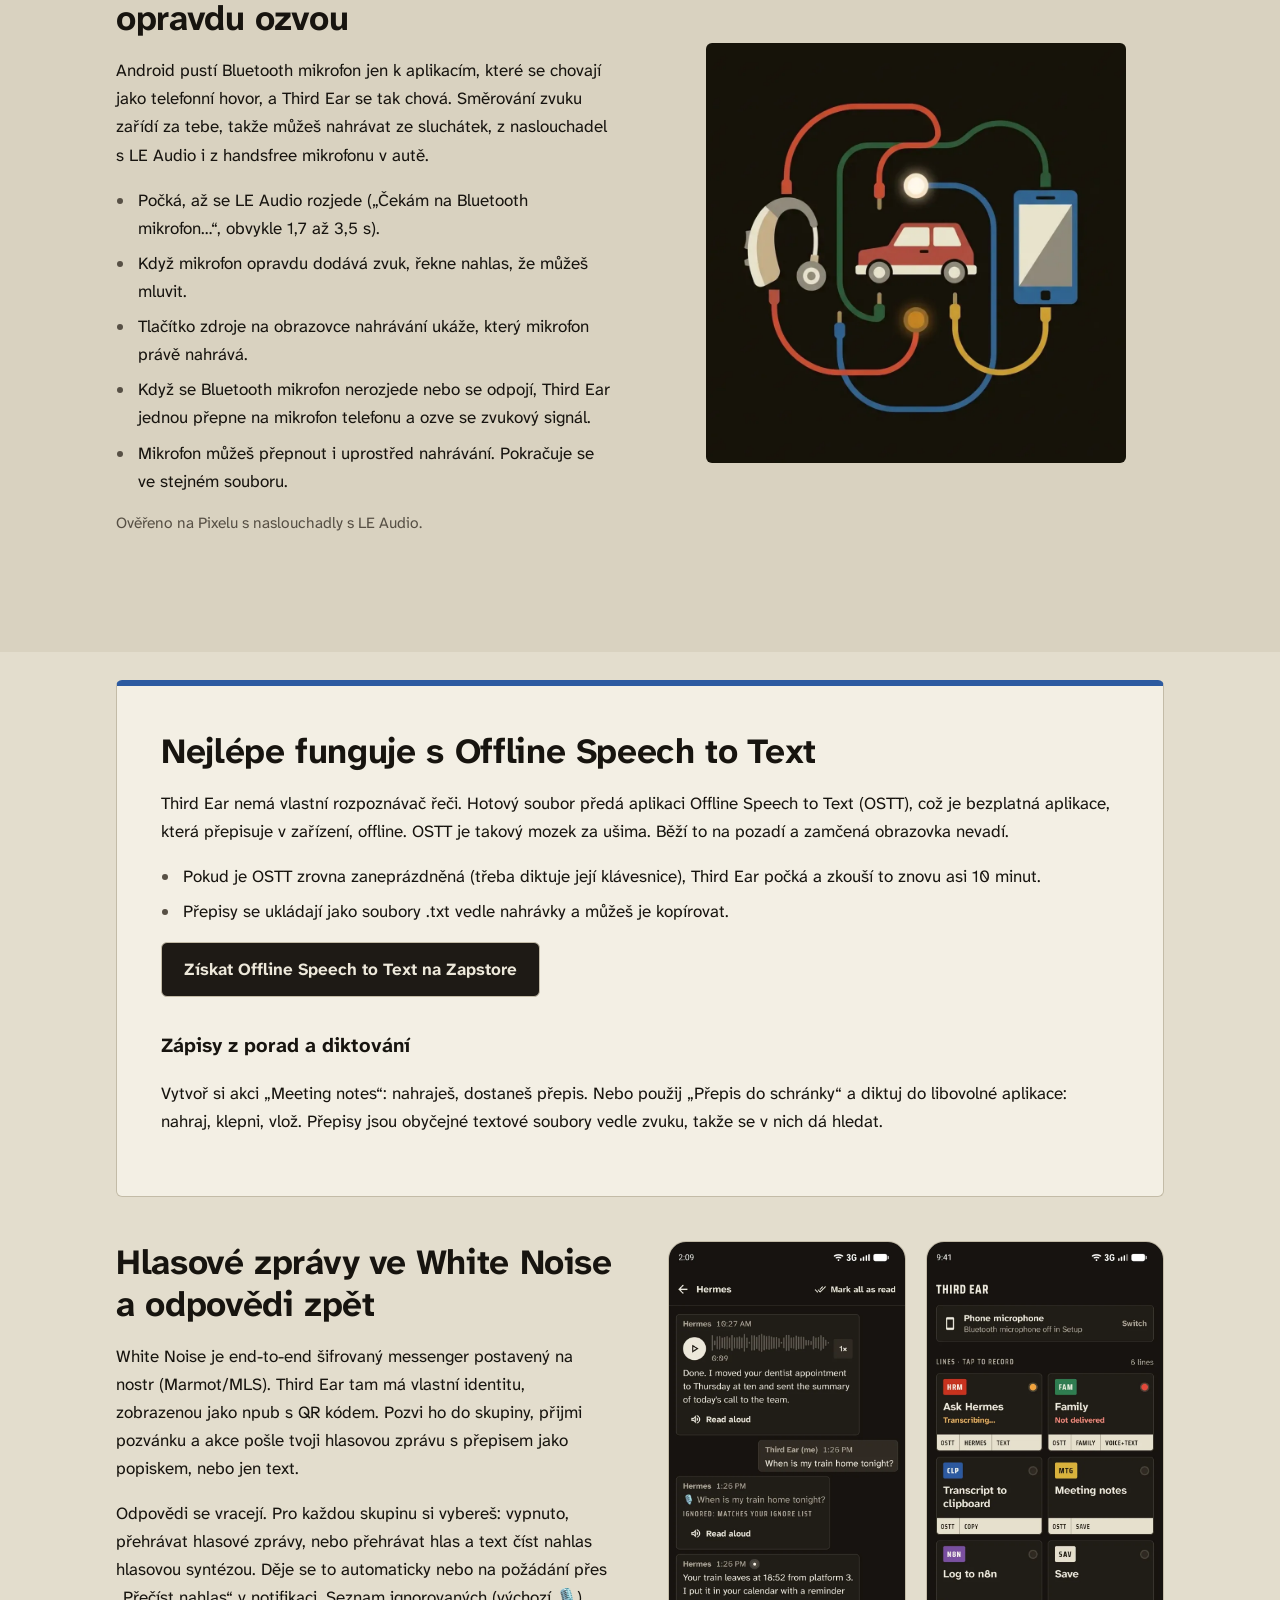
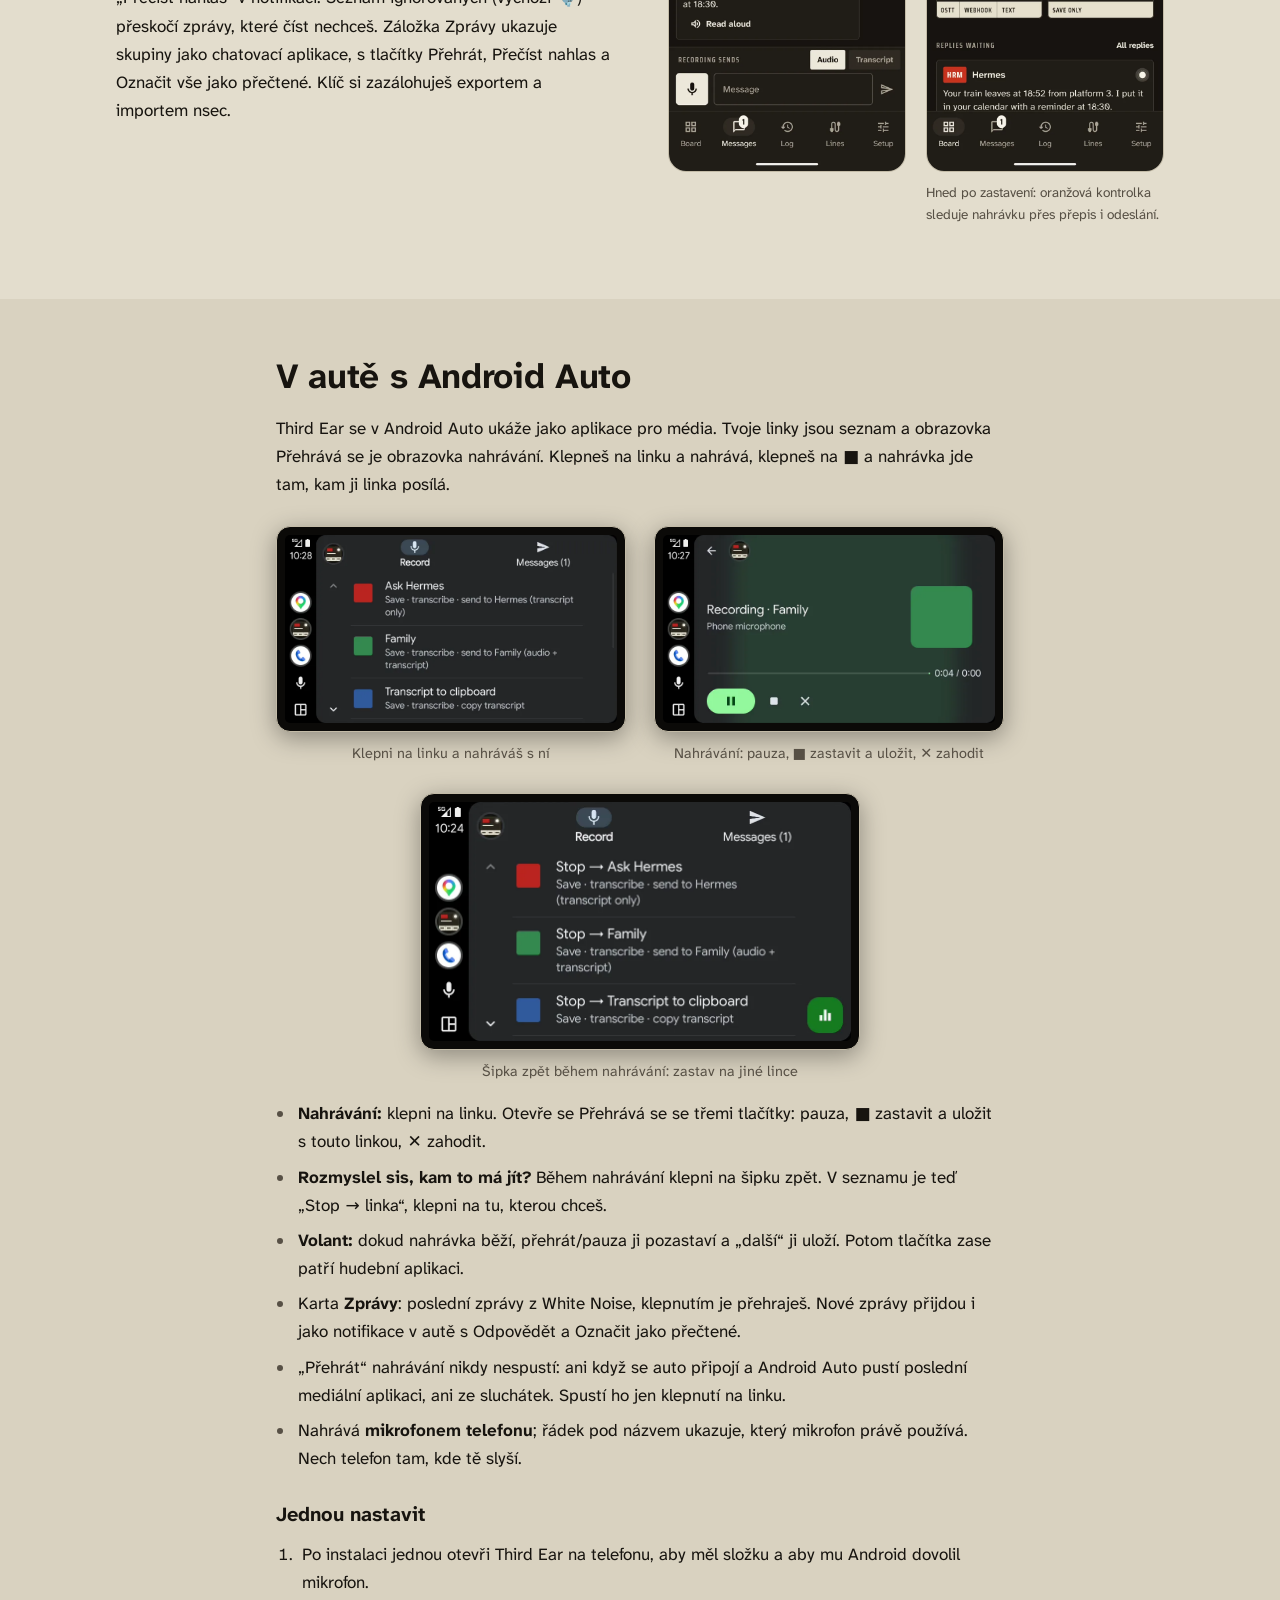
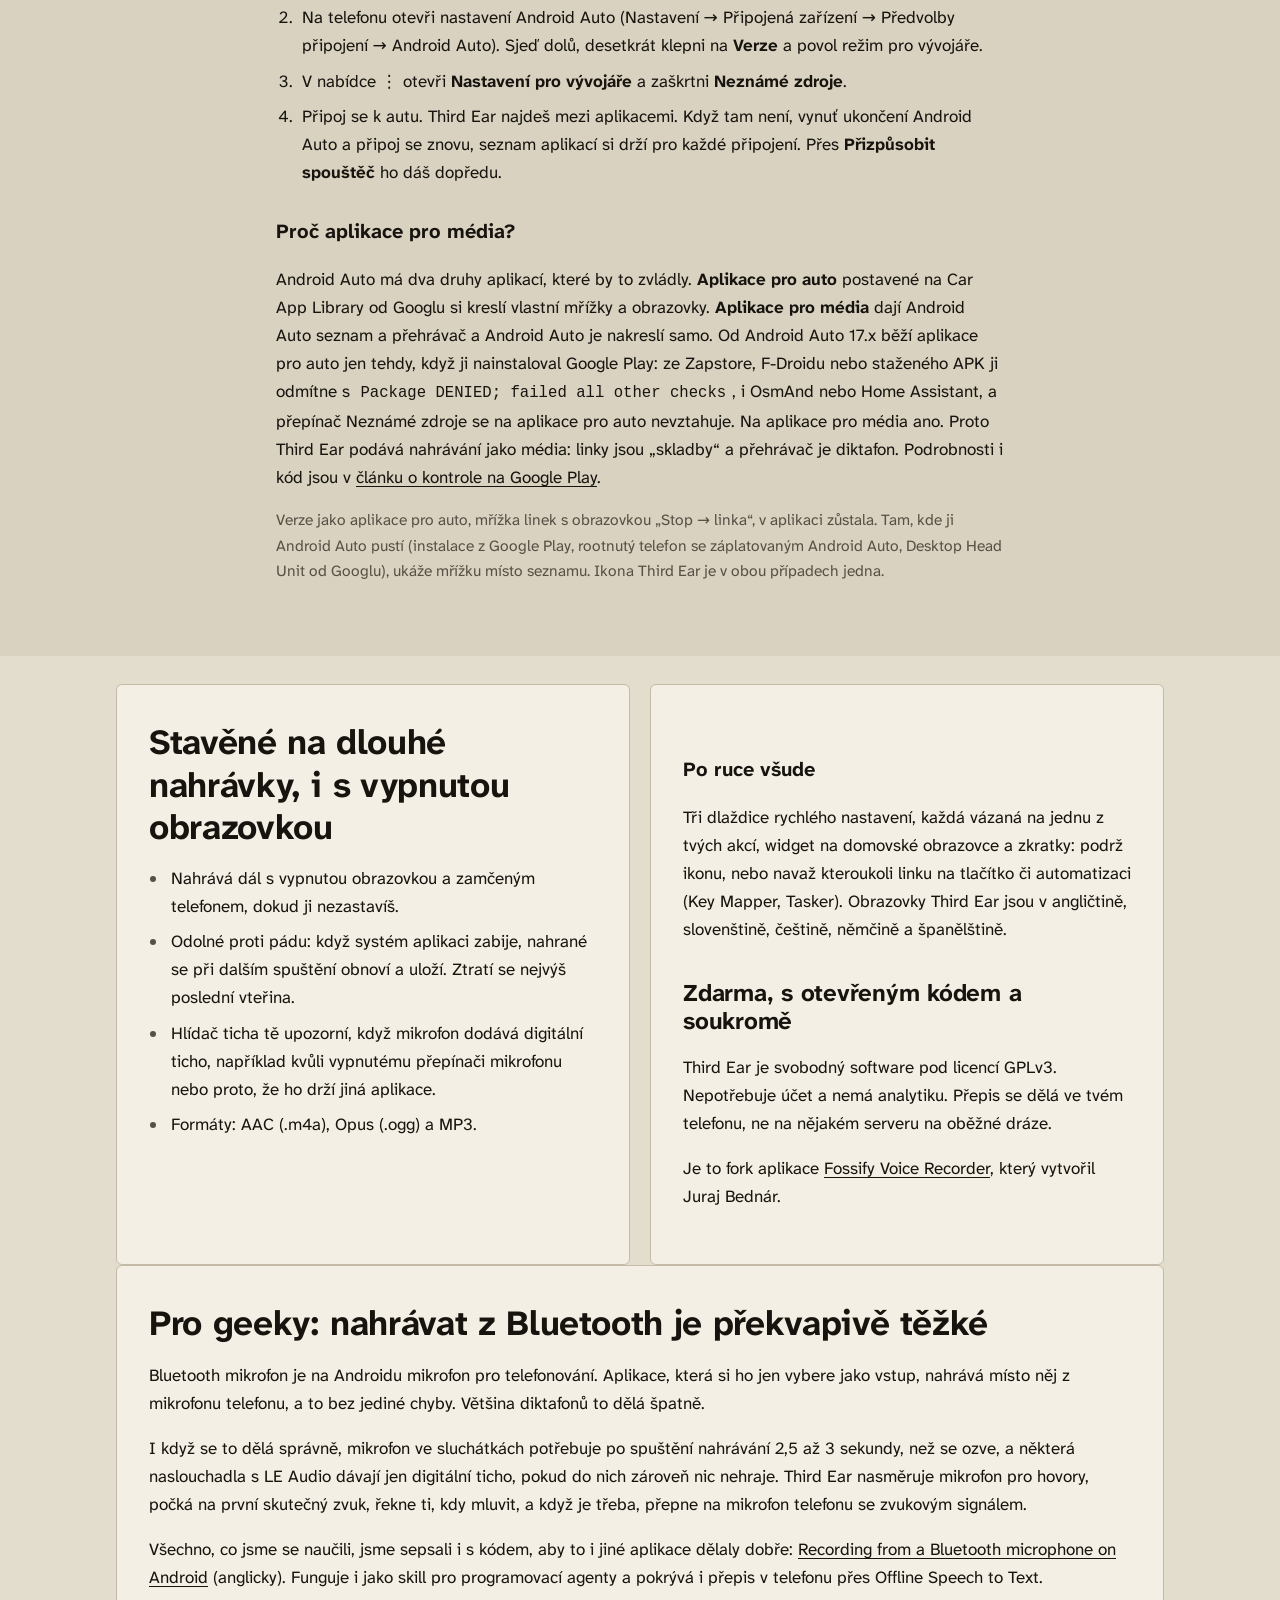
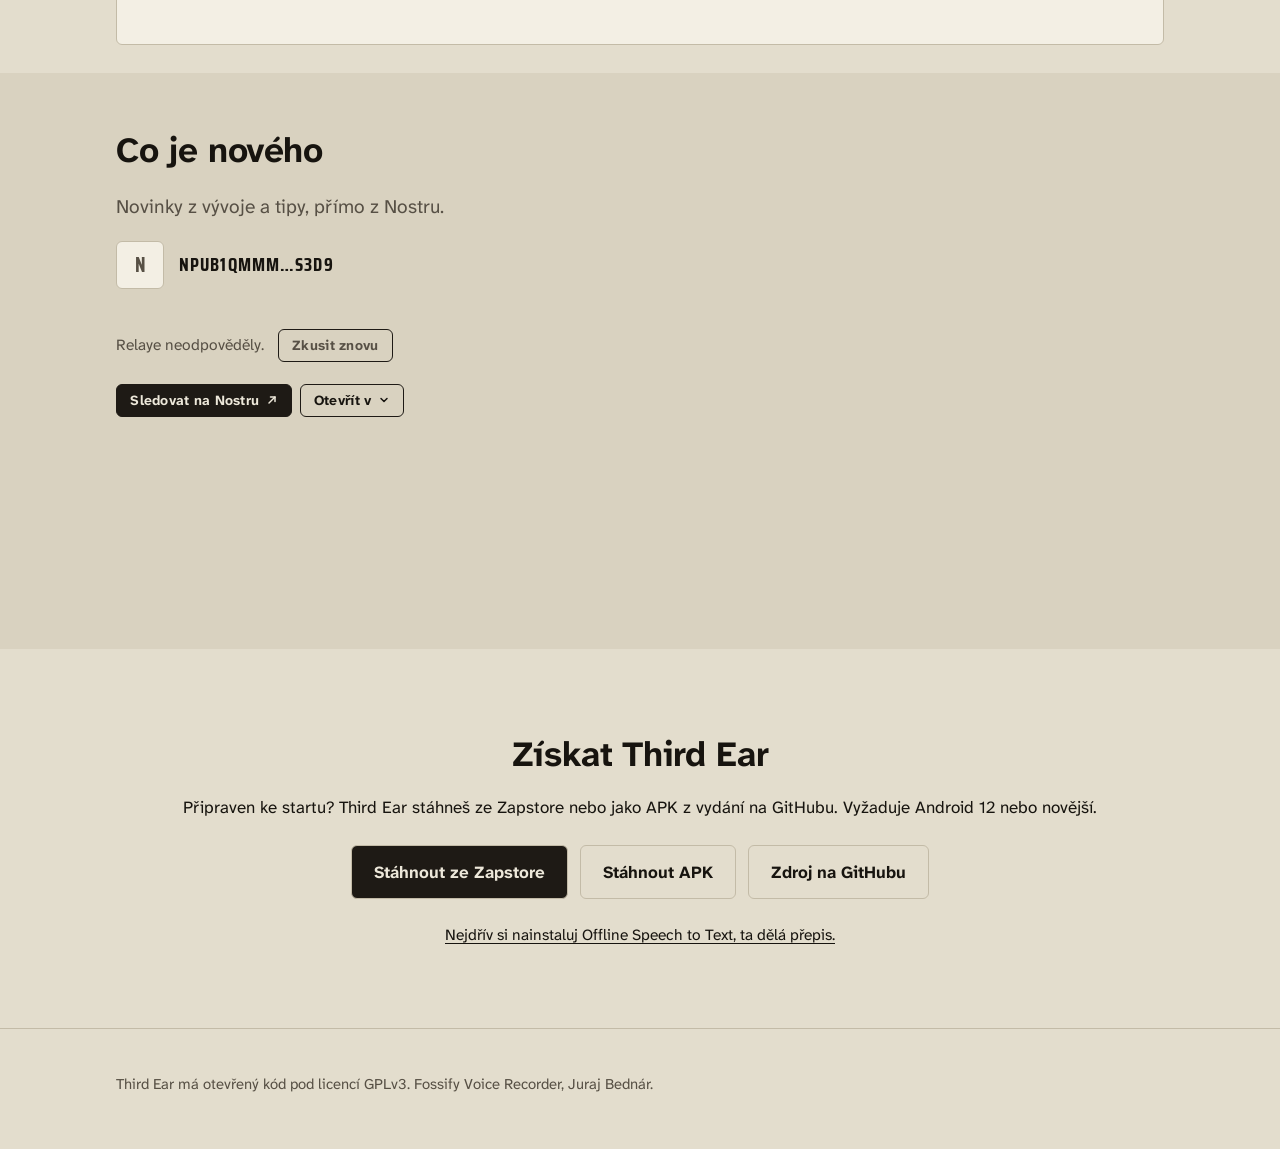
==== commit b6f38d39: "Website: nostr-live 1.0.1" ====
--- a/cs/index.html
+++ b/cs/index.html
@@ -21,7 +21,7 @@
 <link rel="preconnect" href="https://fonts.gstatic.com" crossorigin>
 <link rel="stylesheet" href="https://fonts.googleapis.com/css2?family=Atkinson+Hyperlegible+Next:wght@400;700&family=Saira+Condensed:wght@600;700&display=swap">
 <link rel="stylesheet" href="../css/style.css">
-<script src="../vendor/nostr-live.js?v=1.0.0" defer></script>
+<script src="../vendor/nostr-live.js?v=1.0.1" defer></script>
 </head>
 <body>
 <a class="skip" href="#main">Přeskočit na obsah</a>
@@ -146,7 +146,7 @@
  <div class="wrap">
   <h2>Co je nového</h2>
   <p class="lead">Novinky z vývoje a tipy, přímo z Nostru.</p>
-  <div class="news" data-nostr-live data-nprofile="nprofile1qqsqdaacrlv5lludl9wsnjdkzfl2vlmh3zw2gek38kce60dhjp83htgpr3mhxue69uhkummnw3ezucmewp5x2unsw4hxktn5dajxz7gpzemhxue69uhhyetvv9ujuurjd9kkzmpwdejhgqg5waehxw309aex2mrp0yhxgctdw4eju6t0trqquu" data-relays="wss://nostr.cypherpunk.today,wss://relay.primal.net,wss://relay.damus.io" data-layout="cards" data-limit="3" data-lang="cs"></div>
+  <div class="news" data-nostr-live data-nprofile="nprofile1qqsqdaacrlv5lludl9wsnjdkzfl2vlmh3zw2gek38kce60dhjp83htgpr3mhxue69uhkummnw3ezucmewp5x2unsw4hxktn5dajxz7gpzemhxue69uhhyetvv9ujuurjd9kkzmpwdejhgqg5waehxw309aex2mrp0yhxgctdw4eju6t0trqquu" data-relays="wss://nostr.cypherpunk.today,wss://relay.primal.net" data-layout="cards" data-limit="3" data-lang="cs"></div>
  </div>
 </section>
 
